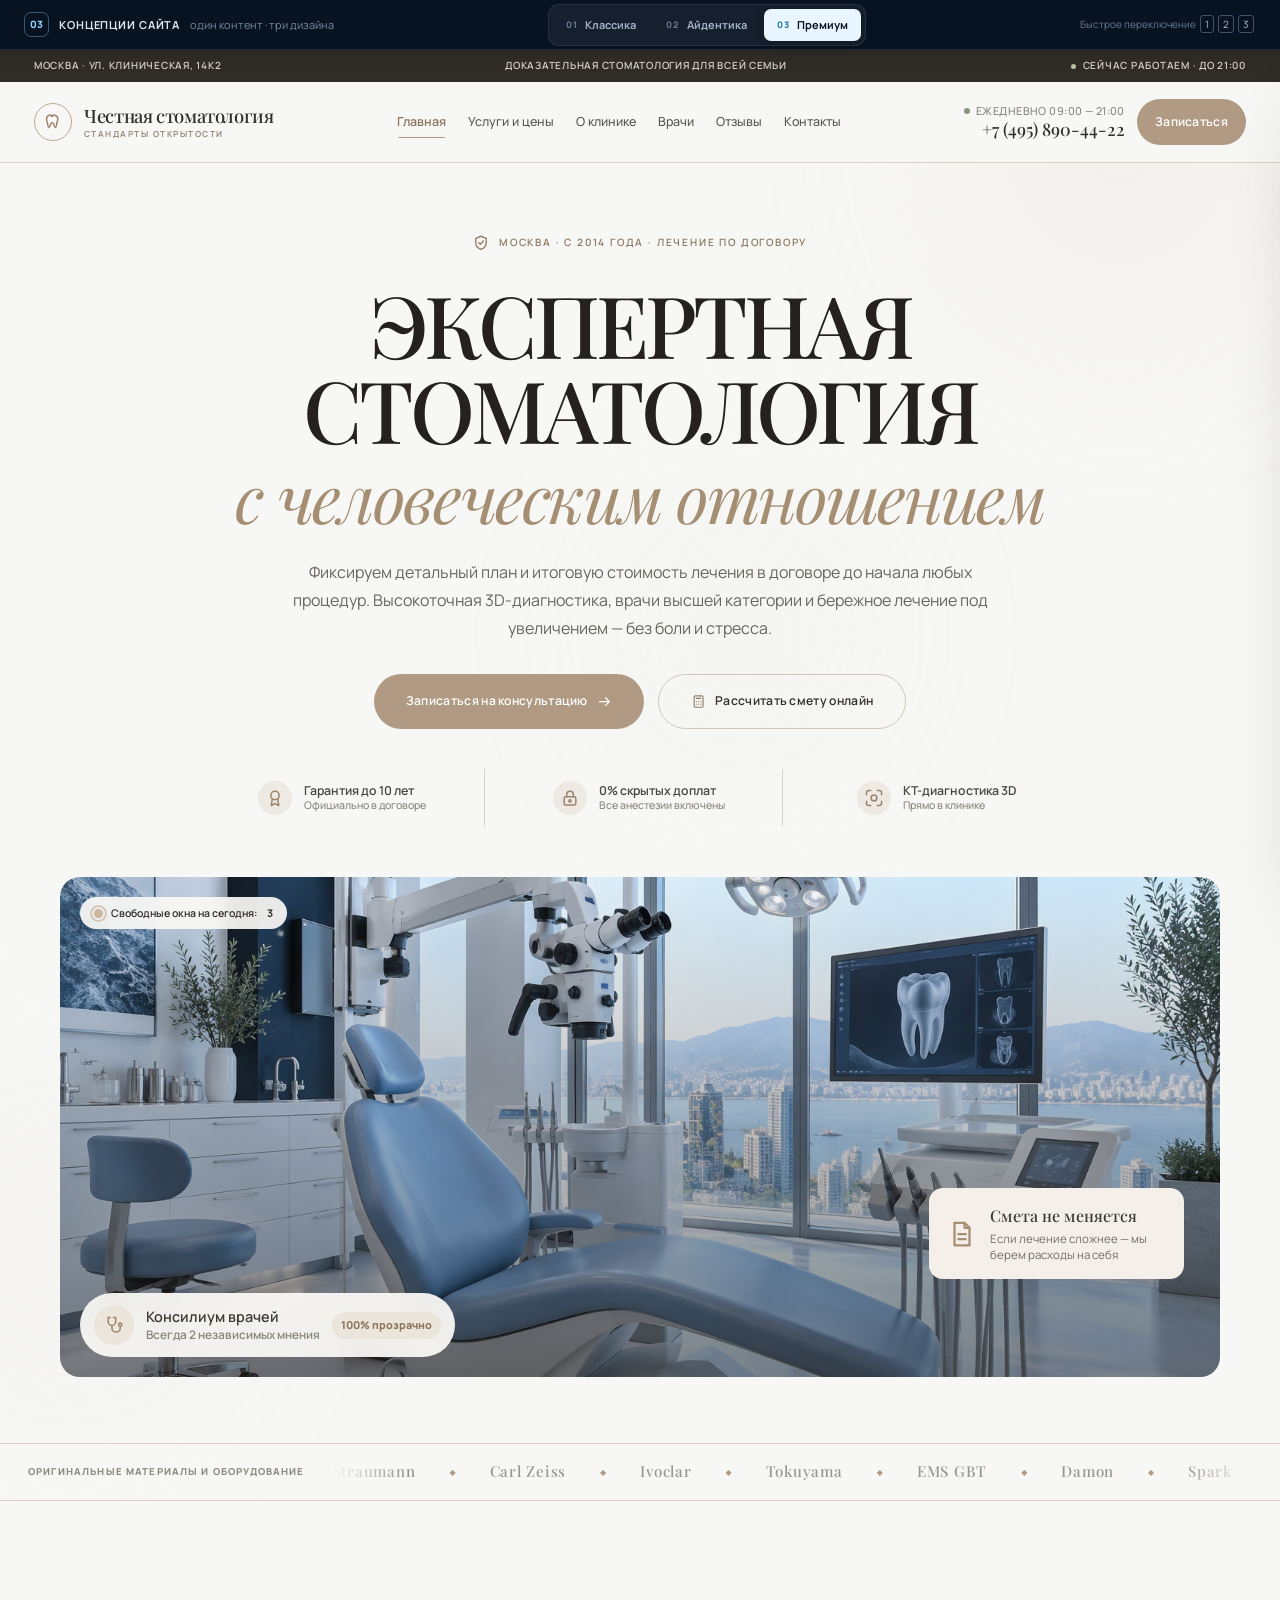
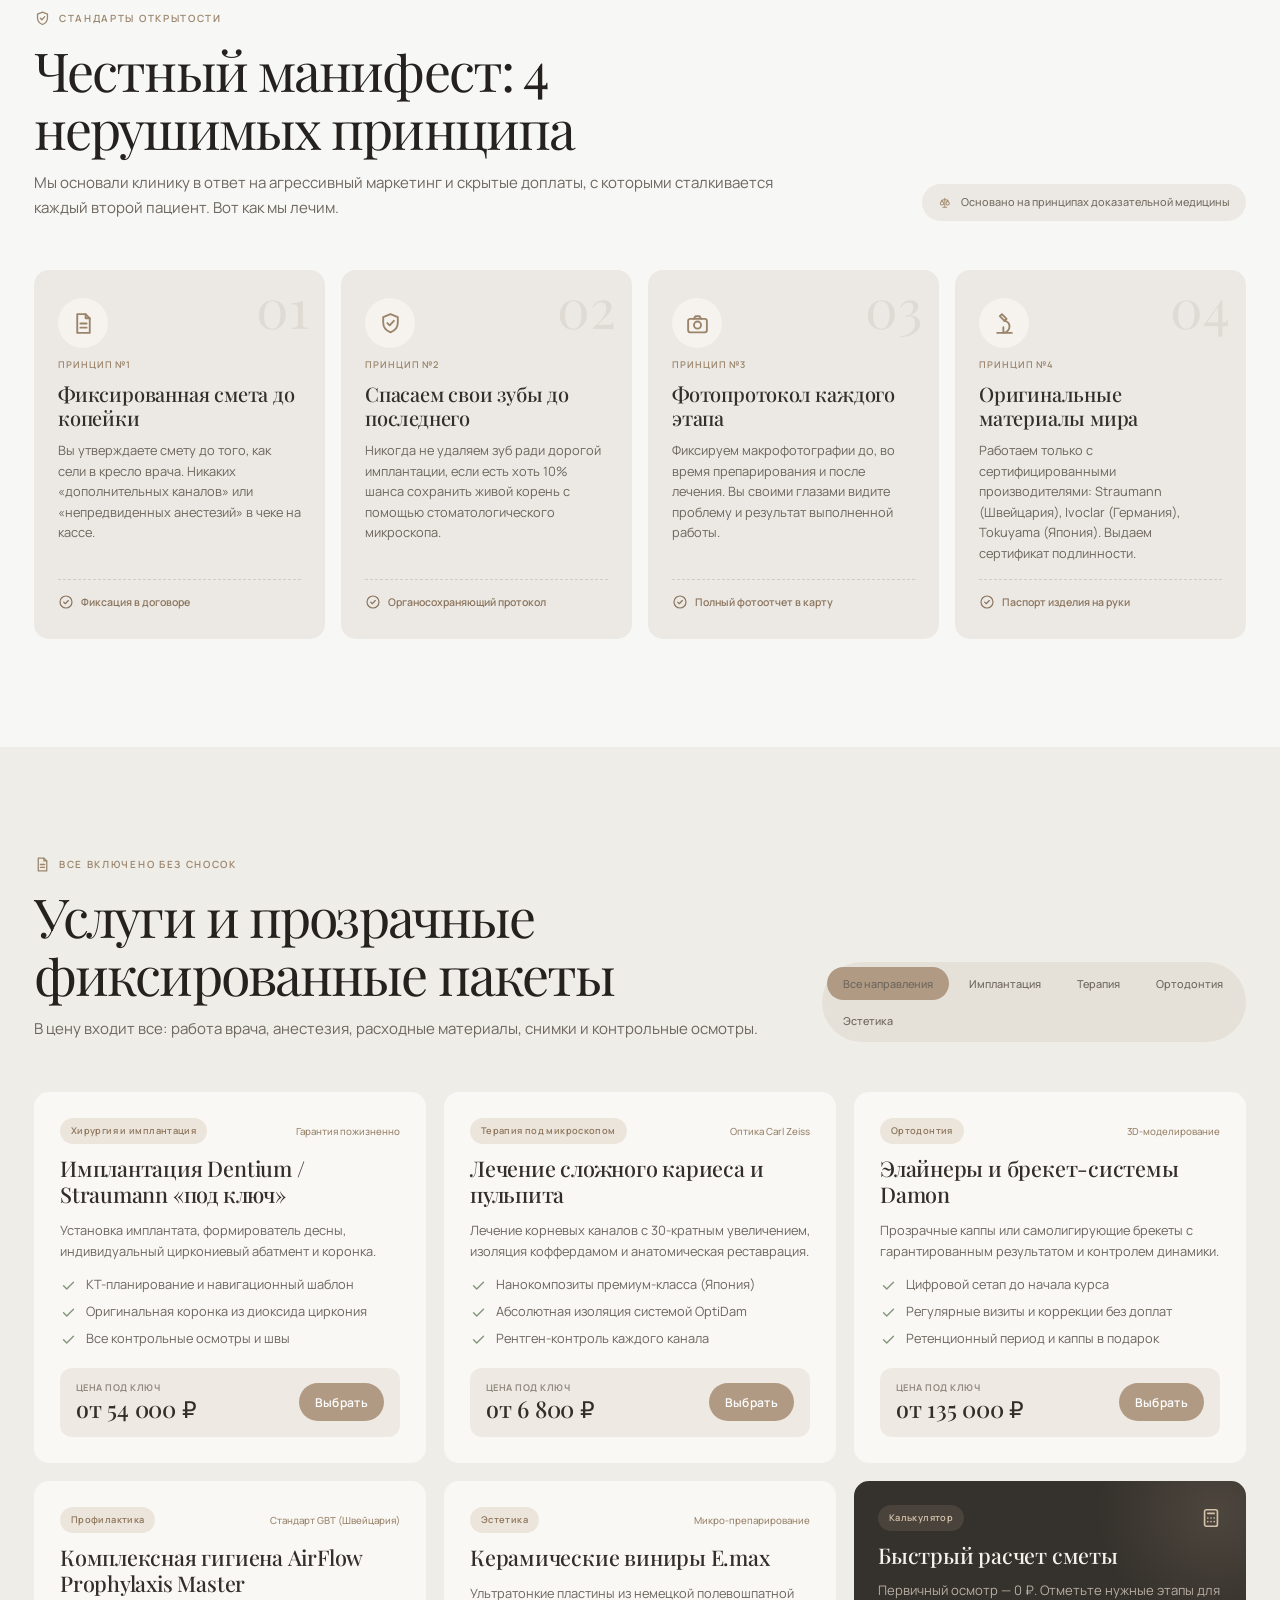
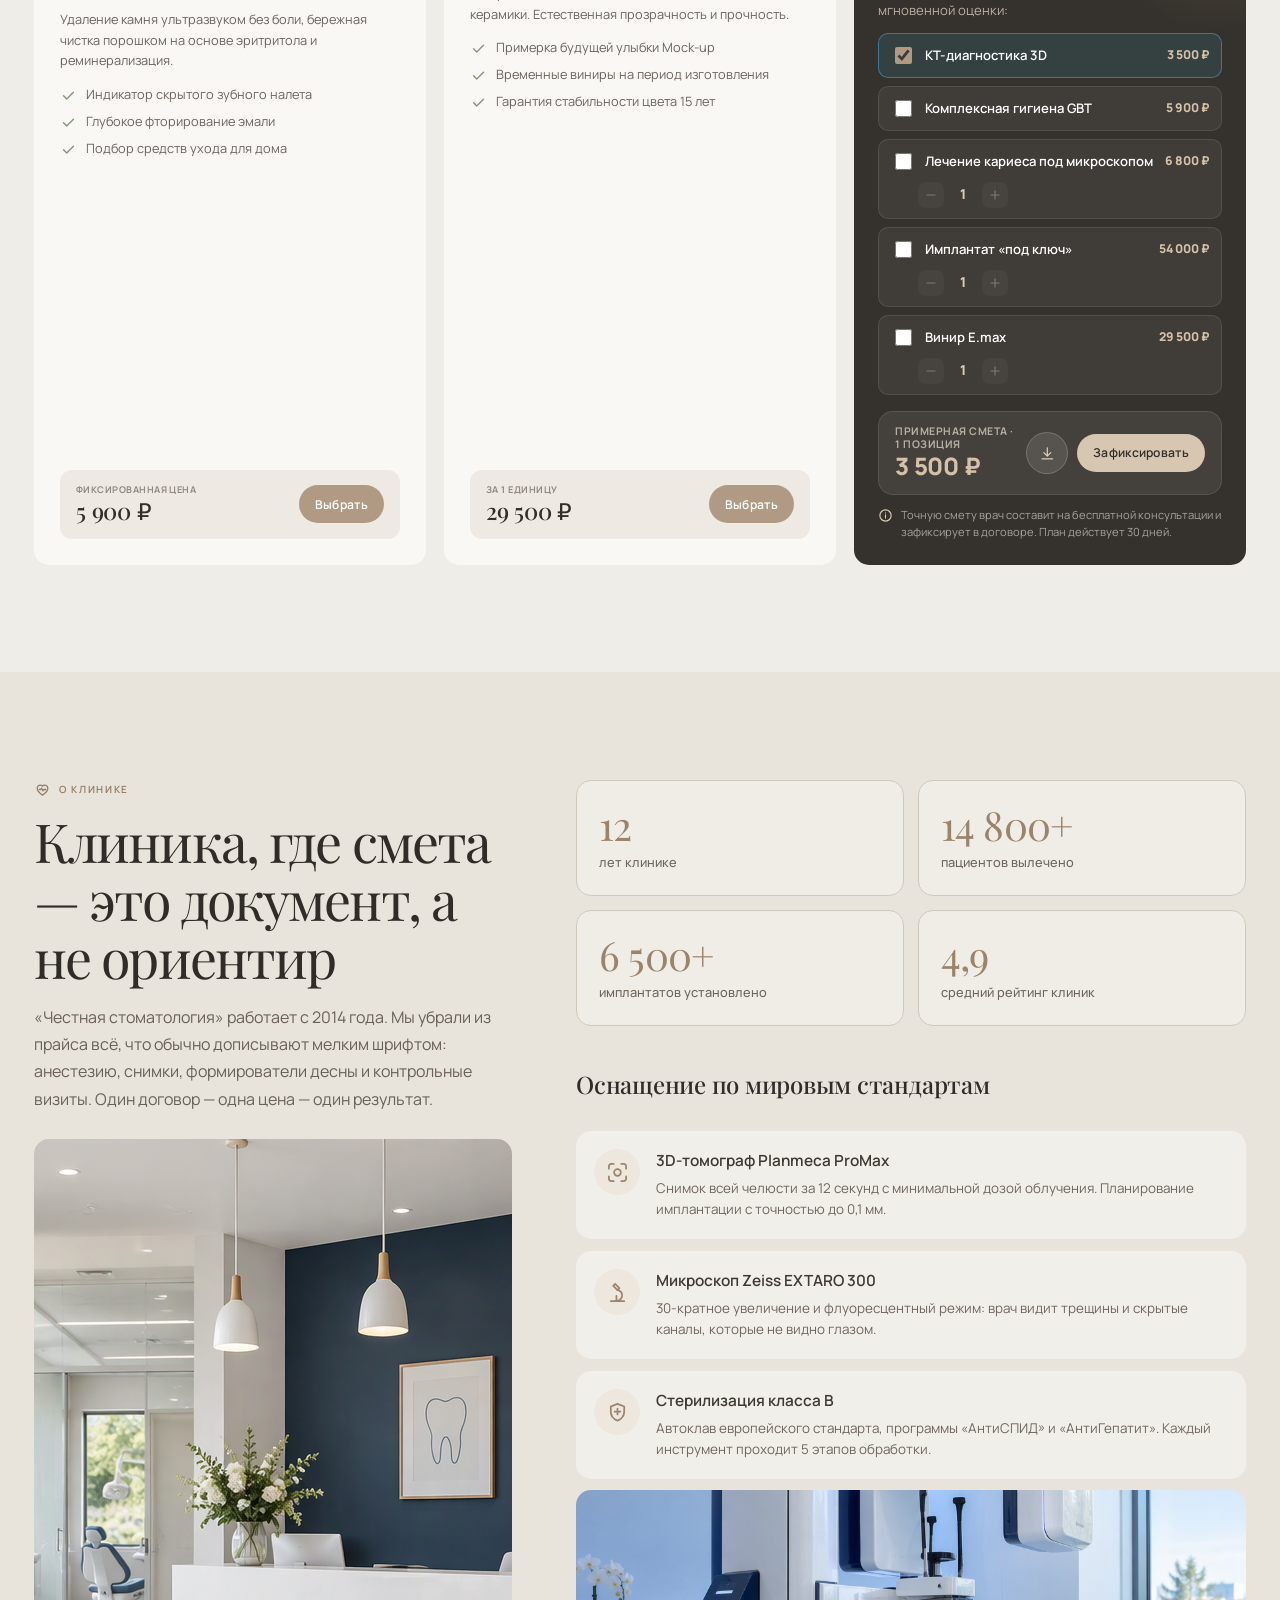
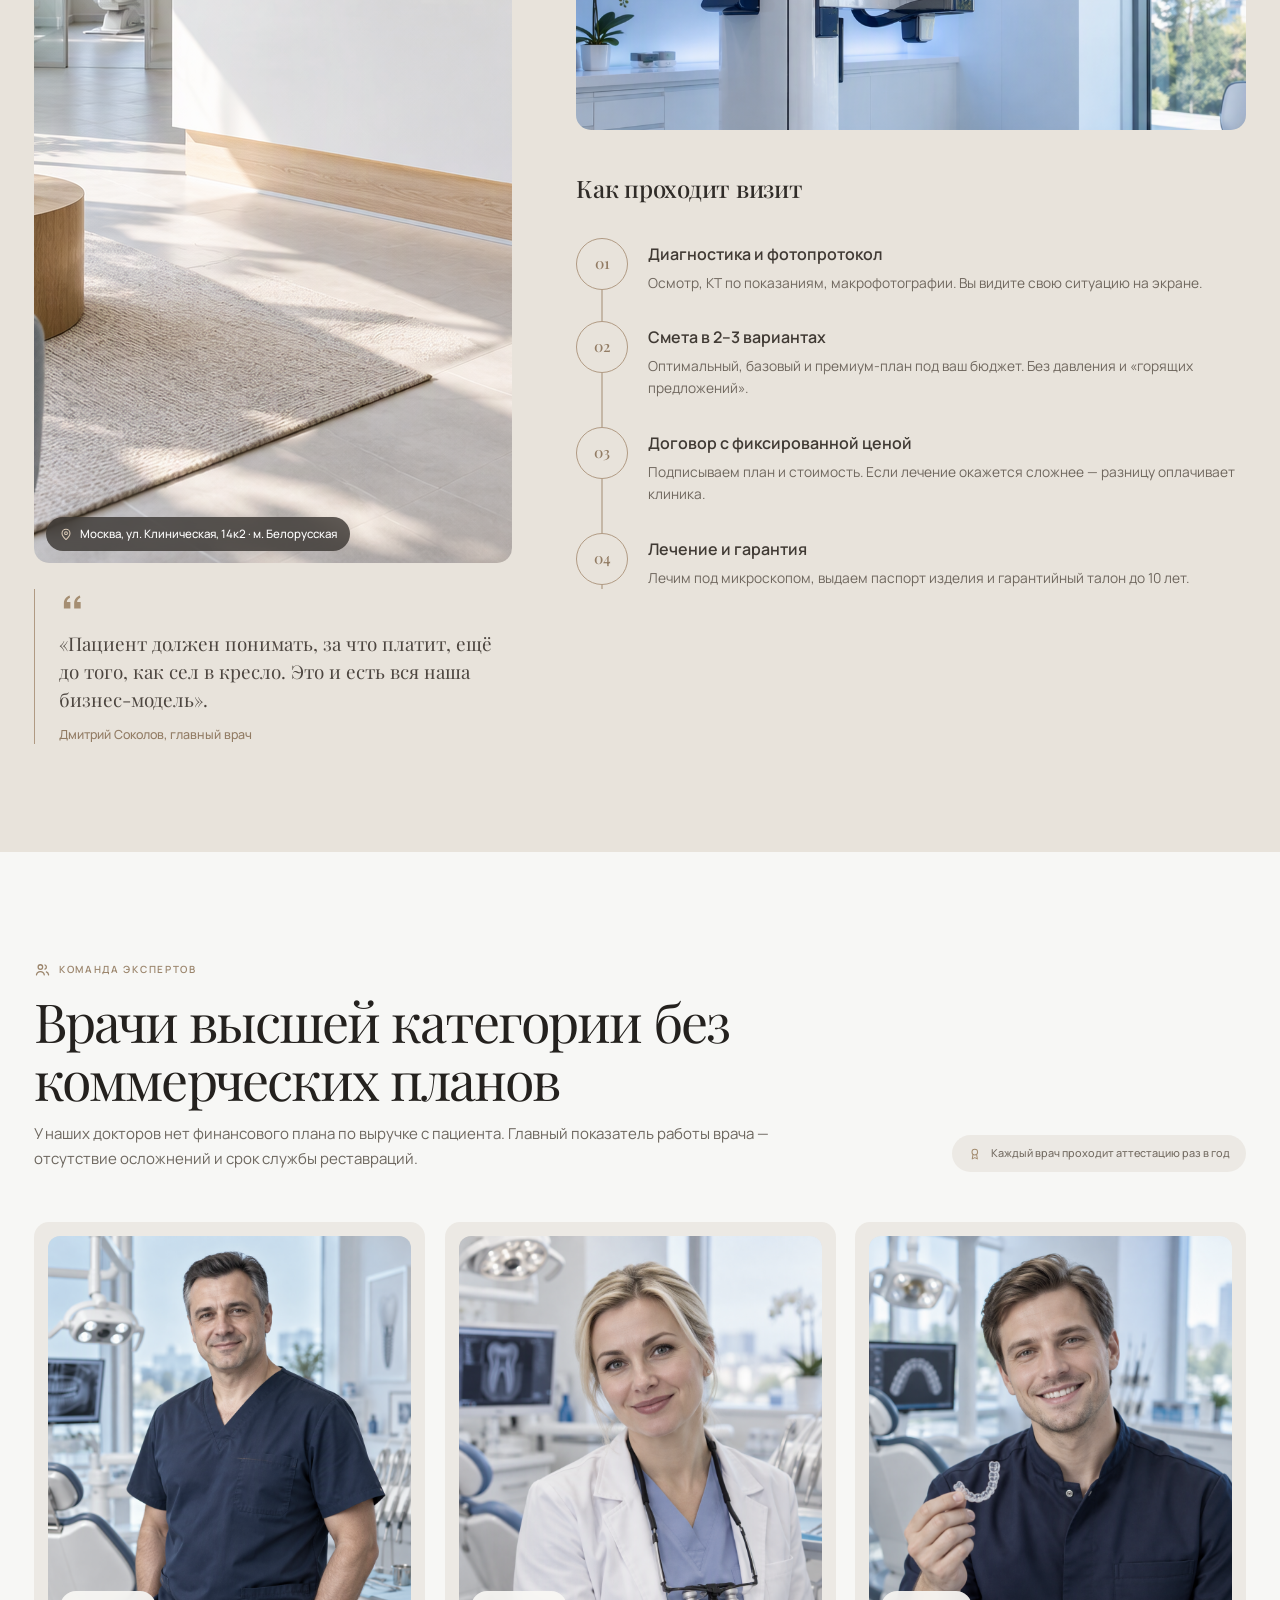
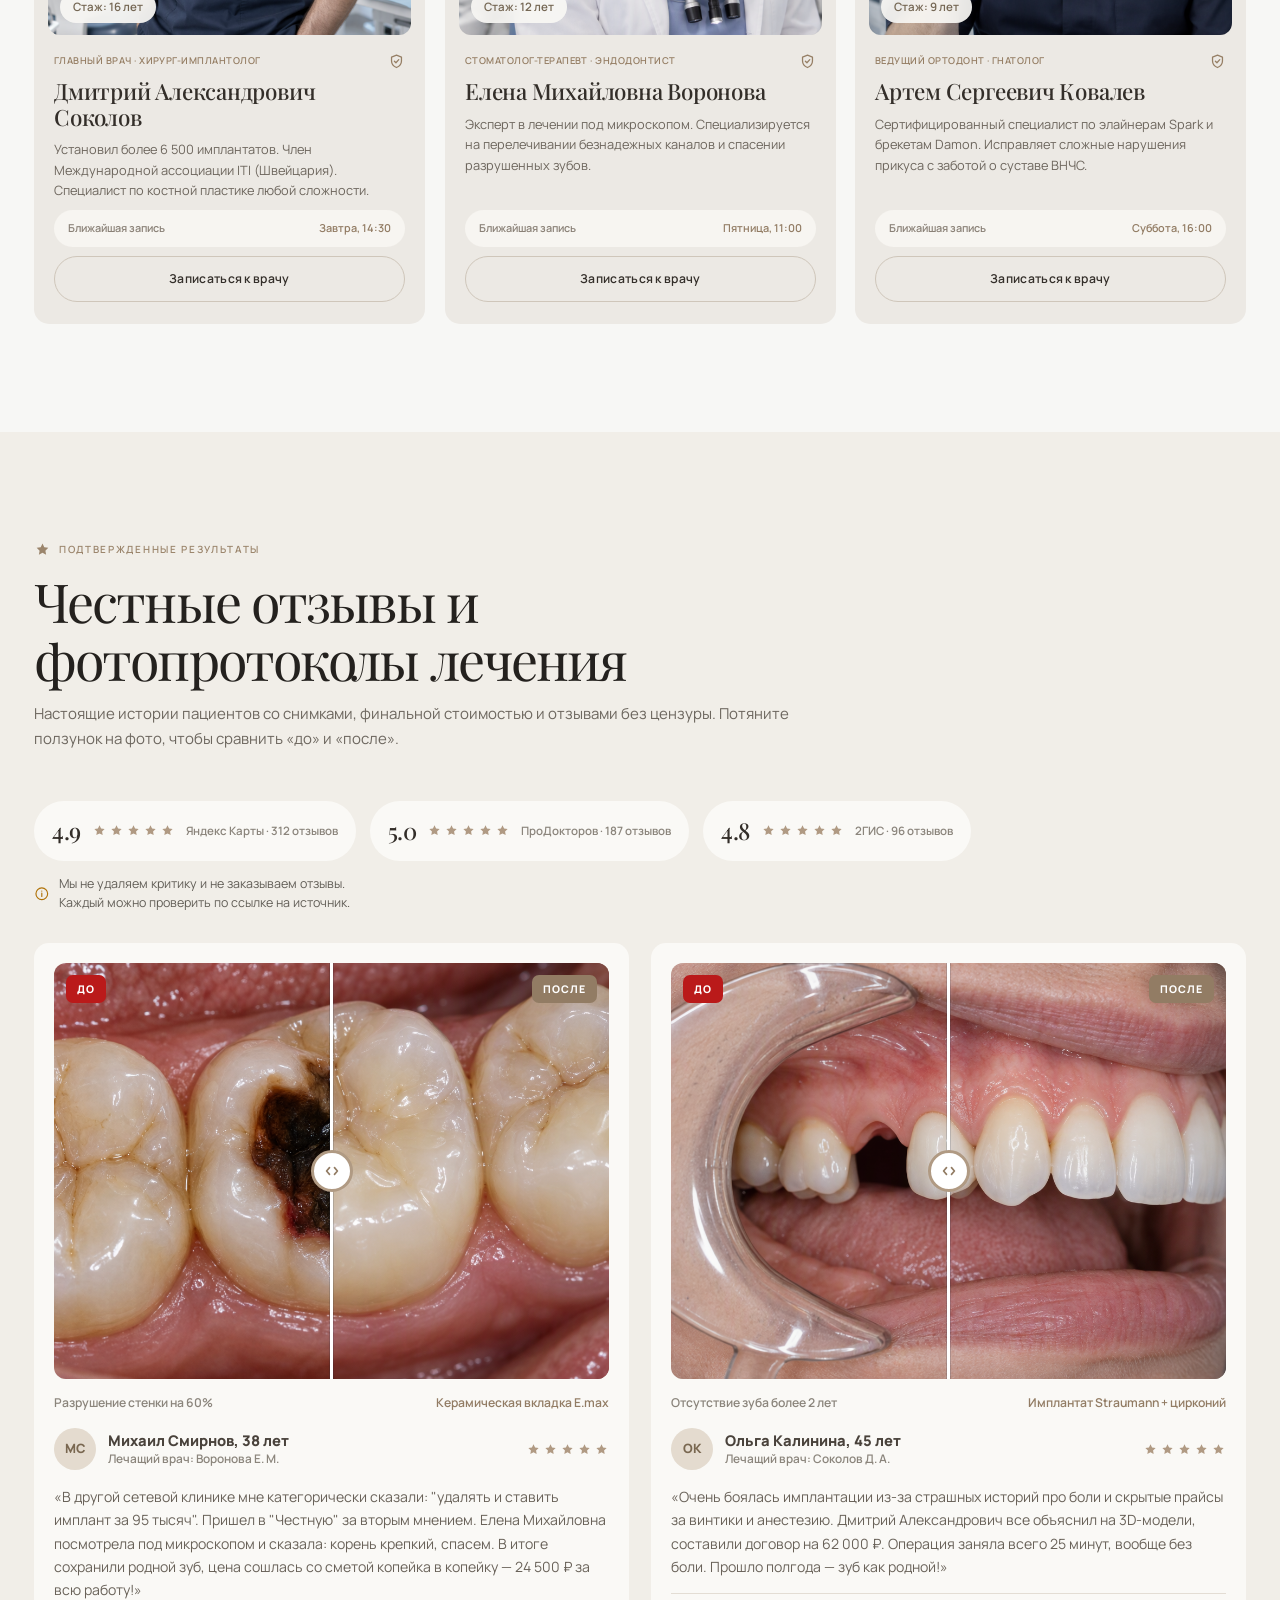
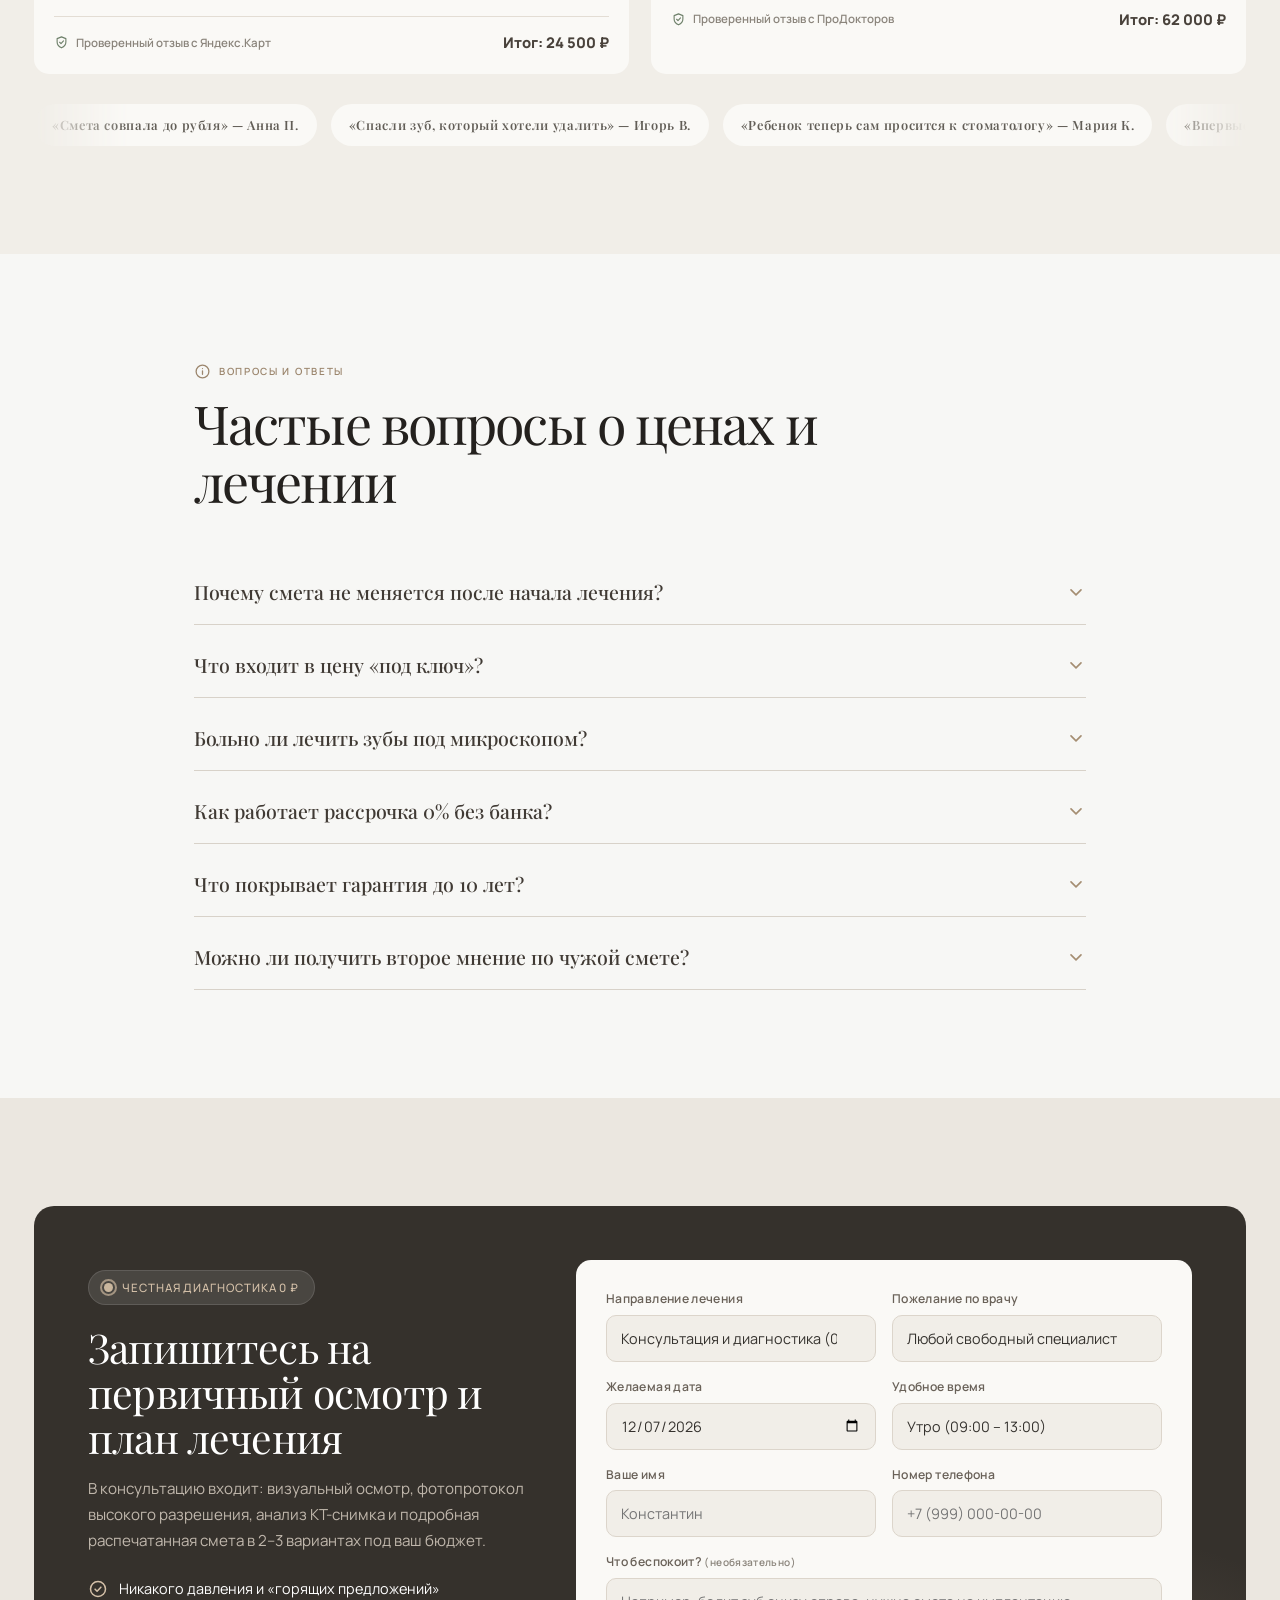
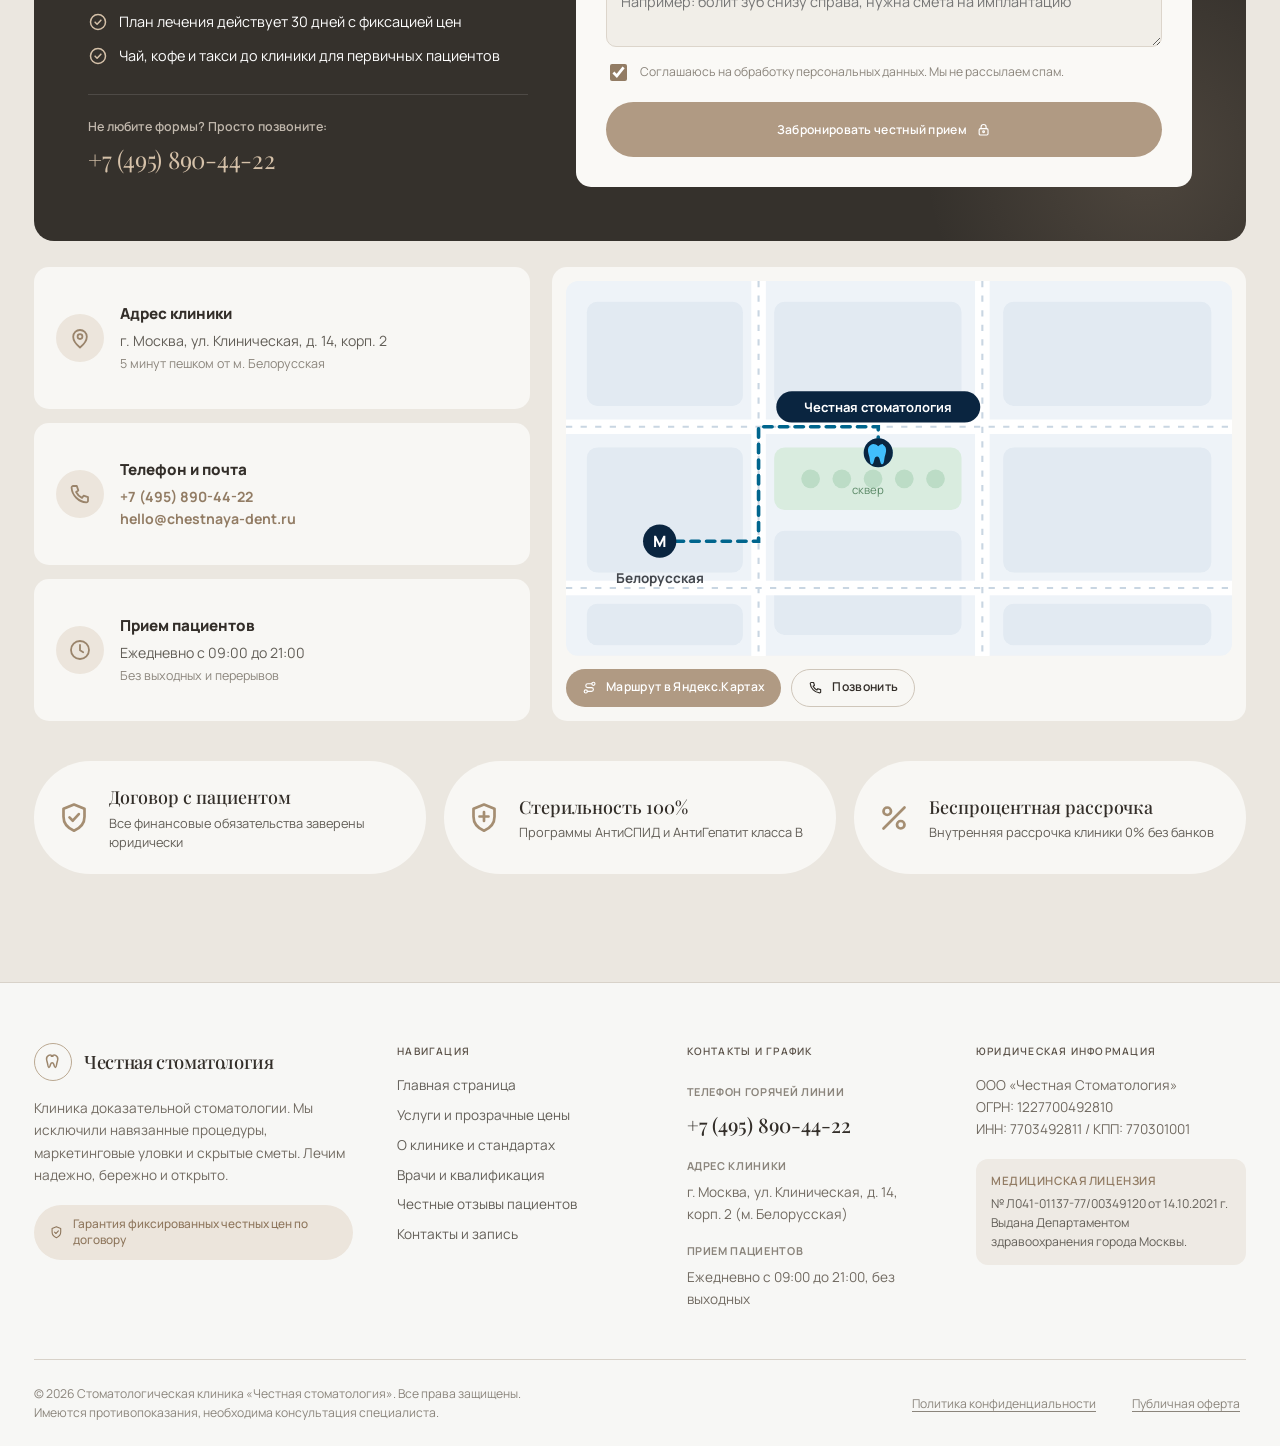
==== version-3.html @ 5bff278e "Add clinic site with three switchable designs Static build of the "Честная стоматология" landing pag" ====
<!DOCTYPE html>
<html lang="ru">
<head>
  <meta charset="utf-8">
  <meta name="viewport" content="width=device-width, initial-scale=1.0">
  <title>Честная стоматология — премиальная концепция</title>
  <meta name="description" content="Стоматология без навязанных услуг и скрытых платежей. Фиксируем смету в договоре до начала лечения. 3D-диагностика, микроскоп Zeiss, гарантия до 10 лет. Москва, м. Белорусская.">
  <meta property="og:title" content="Честная стоматология — смета не меняется">
  <meta property="og:description" content="Фиксируем план и стоимость лечения в договоре до начала процедур. Если лечение сложнее — расходы берём на себя.">
  <meta property="og:type" content="website">
  <meta property="og:image" content="assets/img/hero-clinic.png">
  <meta name="theme-color" content="#f5f2ec">
  <link rel="icon" href="data:image/svg+xml,%3Csvg xmlns='http://www.w3.org/2000/svg' viewBox='0 0 64 64'%3E%3Crect width='64' height='64' rx='14' fill='%230a2540'/%3E%3Cpath d='M32 18c-5-4.6-11.6-6-16-3.4C10.4 17.8 8 23.4 9 29.6c.9 5.6 2.7 9.6 3.6 15 .9 5.4 1.2 12.9 4.8 13.5 3.6.6 4.5-6.6 6-11.7.9-3 2.1-5.4 5.6-5.4s4.7 2.4 5.6 5.4c1.5 5.1 2.4 12.3 6 11.7 3.6-.6 3.9-8.1 4.8-13.5.9-5.4 2.7-9.4 3.6-15 1-6.2-1.4-11.8-7-15-4.4-2.6-11-1.2-16 3.4z' fill='%2341befd'/%3E%3C/svg%3E">
  <link rel="preconnect" href="https://fonts.googleapis.com">
  <link rel="preconnect" href="https://fonts.gstatic.com" crossorigin>
  <link href="https://fonts.googleapis.com/css2?family=Manrope:wght@400;500;600;700;800&family=Playfair+Display:wght@400;500;600&display=swap" rel="stylesheet">
  <link rel="stylesheet" href="css/styles.css">
  <link rel="stylesheet" href="css/styles-v3.css">
  <link rel="stylesheet" href="css/versions.css">
  <script>document.documentElement.classList.add('js');</script>
</head>
<body class="version-3">

  <!-- ===== SVG icon sprite ===== -->
  <svg width="0" height="0" style="position:absolute" aria-hidden="true">
    <defs>
      <symbol id="i-tooth" viewBox="0 0 24 24" fill="none" stroke="currentColor" stroke-width="1.8" stroke-linecap="round" stroke-linejoin="round">
        <path d="M12 5.2c-1.6-1.5-3.7-2-5.2-1.2C4.9 5 4 6.9 4.3 9c.3 1.9.9 3.2 1.2 5 .3 1.8.4 4.3 1.6 4.5 1.2.2 1.5-2.2 2-3.9.3-1 .7-1.8 1.9-1.8s1.6.8 1.9 1.8c.5 1.7.8 4.1 2 3.9 1.2-.2 1.3-2.7 1.6-4.5.3-1.8.9-3.1 1.2-5 .3-2.1-.6-4-2.5-5-1.5-.8-3.6-.3-5.2 1.2Z"/>
      </symbol>
      <symbol id="i-shield" viewBox="0 0 24 24" fill="none" stroke="currentColor" stroke-width="1.8" stroke-linecap="round" stroke-linejoin="round">
        <path d="M12 3l7 2.8v5.4c0 4.5-3 7.6-7 9.3-4-1.7-7-4.8-7-9.3V5.8L12 3Z"/><path d="M9 11.6l2.2 2.2 4-4.4"/>
      </symbol>
      <symbol id="i-check" viewBox="0 0 24 24" fill="none" stroke="currentColor" stroke-width="2" stroke-linecap="round" stroke-linejoin="round">
        <path d="M5 12.5l4.5 4.5L19 7.5"/>
      </symbol>
      <symbol id="i-check-circle" viewBox="0 0 24 24" fill="none" stroke="currentColor" stroke-width="1.8" stroke-linecap="round" stroke-linejoin="round">
        <circle cx="12" cy="12" r="9"/><path d="M8.5 12.2l2.4 2.4 4.6-4.8"/>
      </symbol>
      <symbol id="i-star" viewBox="0 0 24 24" fill="currentColor" stroke="none">
        <path d="M12 3.6l2.5 5.2 5.7.8-4.1 4 1 5.7-5.1-2.7-5.1 2.7 1-5.7-4.1-4 5.7-.8L12 3.6Z"/>
      </symbol>
      <symbol id="i-phone" viewBox="0 0 24 24" fill="none" stroke="currentColor" stroke-width="1.8" stroke-linecap="round" stroke-linejoin="round">
        <path d="M5.2 4h3.6l1.5 4.4-2.2 1.6a12.5 12.5 0 0 0 5.9 5.9l1.6-2.2L20 15.2v3.6a1.6 1.6 0 0 1-1.7 1.6C10.6 19.9 4.1 13.4 3.6 5.7A1.6 1.6 0 0 1 5.2 4Z"/>
      </symbol>
      <symbol id="i-clock" viewBox="0 0 24 24" fill="none" stroke="currentColor" stroke-width="1.8" stroke-linecap="round" stroke-linejoin="round">
        <circle cx="12" cy="12" r="9"/><path d="M12 7v5.2l3.2 2"/>
      </symbol>
      <symbol id="i-pin" viewBox="0 0 24 24" fill="none" stroke="currentColor" stroke-width="1.8" stroke-linecap="round" stroke-linejoin="round">
        <path d="M12 21.5s-6.8-5.6-6.8-10.8A6.8 6.8 0 0 1 12 4a6.8 6.8 0 0 1 6.8 6.7c0 5.2-6.8 10.8-6.8 10.8Z"/><circle cx="12" cy="10.6" r="2.4"/>
      </symbol>
      <symbol id="i-mail" viewBox="0 0 24 24" fill="none" stroke="currentColor" stroke-width="1.8" stroke-linecap="round" stroke-linejoin="round">
        <rect x="3" y="5.5" width="18" height="13" rx="2"/><path d="M3.5 7.5l8.5 6 8.5-6"/>
      </symbol>
      <symbol id="i-close" viewBox="0 0 24 24" fill="none" stroke="currentColor" stroke-width="2" stroke-linecap="round">
        <path d="M6 6l12 12M18 6L6 18"/>
      </symbol>
      <symbol id="i-chevron" viewBox="0 0 24 24" fill="none" stroke="currentColor" stroke-width="2" stroke-linecap="round" stroke-linejoin="round">
        <path d="M6 9.5l6 6 6-6"/>
      </symbol>
      <symbol id="i-arrow-right" viewBox="0 0 24 24" fill="none" stroke="currentColor" stroke-width="2" stroke-linecap="round" stroke-linejoin="round">
        <path d="M4 12h15M13.5 6l6 6-6 6"/>
      </symbol>
      <symbol id="i-arrow-up" viewBox="0 0 24 24" fill="none" stroke="currentColor" stroke-width="2" stroke-linecap="round" stroke-linejoin="round">
        <path d="M12 19V5M6 11l6-6 6 6"/>
      </symbol>
      <symbol id="i-plus" viewBox="0 0 24 24" fill="none" stroke="currentColor" stroke-width="2" stroke-linecap="round">
        <path d="M12 5v14M5 12h14"/>
      </symbol>
      <symbol id="i-minus" viewBox="0 0 24 24" fill="none" stroke="currentColor" stroke-width="2" stroke-linecap="round">
        <path d="M5 12h14"/>
      </symbol>
      <symbol id="i-calendar" viewBox="0 0 24 24" fill="none" stroke="currentColor" stroke-width="1.8" stroke-linecap="round" stroke-linejoin="round">
        <rect x="3.5" y="5" width="17" height="16" rx="2"/><path d="M3.5 10h17M8 3v4M16 3v4"/>
      </symbol>
      <symbol id="i-award" viewBox="0 0 24 24" fill="none" stroke="currentColor" stroke-width="1.8" stroke-linecap="round" stroke-linejoin="round">
        <circle cx="12" cy="9" r="5"/><path d="M8.8 13.2L7.5 21l4.5-2.3L16.5 21l-1.3-7.8"/>
      </symbol>
      <symbol id="i-sparkles" viewBox="0 0 24 24" fill="none" stroke="currentColor" stroke-width="1.8" stroke-linecap="round" stroke-linejoin="round">
        <path d="M12 4l1.7 4.3L18 10l-4.3 1.7L12 16l-1.7-4.3L6 10l4.3-1.7L12 4Z"/><path d="M18.5 15.5l.8 2 2 .8-2 .8-.8 2-.8-2-2-.8 2-.8.8-2Z"/>
      </symbol>
      <symbol id="i-download" viewBox="0 0 24 24" fill="none" stroke="currentColor" stroke-width="1.8" stroke-linecap="round" stroke-linejoin="round">
        <path d="M12 4v11M7 11l5 5 5-5M4.5 20h15"/>
      </symbol>
      <symbol id="i-camera" viewBox="0 0 24 24" fill="none" stroke="currentColor" stroke-width="1.8" stroke-linecap="round" stroke-linejoin="round">
        <rect x="3" y="7.5" width="18" height="13" rx="2"/><path d="M8.5 7.5L10 5h4l1.5 2.5"/><circle cx="12" cy="13.5" r="3.4"/>
      </symbol>
      <symbol id="i-microscope" viewBox="0 0 24 24" fill="none" stroke="currentColor" stroke-width="1.8" stroke-linecap="round" stroke-linejoin="round">
        <path d="M9.5 3l4.5 4.5-2 2L7.5 5l2-2Z"/><path d="M12 9.5c2.9.5 4.8 2.7 4.8 5.4a5.9 5.9 0 0 1-5.9 5.9"/><path d="M5 21h14M10.9 15.5v5.5"/>
      </symbol>
      <symbol id="i-scan" viewBox="0 0 24 24" fill="none" stroke="currentColor" stroke-width="1.8" stroke-linecap="round" stroke-linejoin="round">
        <path d="M3 8V5.5A2.5 2.5 0 0 1 5.5 3H8M16 3h2.5A2.5 2.5 0 0 1 21 5.5V8M21 16v2.5a2.5 2.5 0 0 1-2.5 2.5H16M8 21H5.5A2.5 2.5 0 0 1 3 18.5V16"/><circle cx="12" cy="12" r="3.5"/>
      </symbol>
      <symbol id="i-quote" viewBox="0 0 24 24" fill="currentColor" stroke="none">
        <path d="M9.8 6C6.6 7.1 4.5 9.7 4.5 13.2V18h6v-6H7.2c.2-1.9 1.2-3.1 3-3.9L9.8 6ZM19.3 6c-3.2 1.1-5.3 3.7-5.3 7.2V18h6v-6h-3.3c.2-1.9 1.2-3.1 3-3.9L19.3 6Z"/>
      </symbol>
      <symbol id="i-lock" viewBox="0 0 24 24" fill="none" stroke="currentColor" stroke-width="1.8" stroke-linecap="round" stroke-linejoin="round">
        <rect x="5" y="10.5" width="14" height="10" rx="2"/><path d="M8 10.5V8a4 4 0 0 1 8 0v2.5"/><circle cx="12" cy="15.5" r="1.4"/>
      </symbol>
      <symbol id="i-calc" viewBox="0 0 24 24" fill="none" stroke="currentColor" stroke-width="1.8" stroke-linecap="round" stroke-linejoin="round">
        <rect x="5" y="3" width="14" height="18" rx="2"/><path d="M8.5 7h7M8.5 12h.01M12 12h.01M15.5 12h.01M8.5 16h.01M12 16h.01M15.5 16h.01"/>
      </symbol>
      <symbol id="i-scale" viewBox="0 0 24 24" fill="none" stroke="currentColor" stroke-width="1.8" stroke-linecap="round" stroke-linejoin="round">
        <path d="M12 4v16M8.5 20h7M12 6L7 7.5M12 6l5 1.5"/><path d="M7 7.5L4 13a3 3 0 0 0 6 0L7 7.5ZM17 7.5L14 13a3 3 0 0 0 6 0l-3-5.5Z"/>
      </symbol>
      <symbol id="i-heart" viewBox="0 0 24 24" fill="none" stroke="currentColor" stroke-width="1.8" stroke-linecap="round" stroke-linejoin="round">
        <path d="M12 20s-7.5-4.6-7.5-10A4.3 4.3 0 0 1 12 7.2 4.3 4.3 0 0 1 19.5 10c0 5.4-7.5 10-7.5 10Z"/><path d="M7.5 12h2l1.2-2 2 4 1.2-2h2.6"/>
      </symbol>
      <symbol id="i-route" viewBox="0 0 24 24" fill="none" stroke="currentColor" stroke-width="1.8" stroke-linecap="round" stroke-linejoin="round">
        <circle cx="6" cy="18" r="2.5"/><circle cx="18" cy="6" r="2.5"/><path d="M8.5 18H15a3 3 0 0 0 0-6H9a3 3 0 0 1 0-6h6.5"/>
      </symbol>
      <symbol id="i-external" viewBox="0 0 24 24" fill="none" stroke="currentColor" stroke-width="1.8" stroke-linecap="round" stroke-linejoin="round">
        <path d="M14 4h6v6M20 4L11 13"/><path d="M9 5H6a2 2 0 0 0-2 2v11a2 2 0 0 0 2 2h11a2 2 0 0 0 2-2v-3"/>
      </symbol>
      <symbol id="i-file" viewBox="0 0 24 24" fill="none" stroke="currentColor" stroke-width="1.8" stroke-linecap="round" stroke-linejoin="round">
        <path d="M6 3h8l4 4v14H6V3Z"/><path d="M14 3v4h4M9 12h6M9 16h6"/>
      </symbol>
      <symbol id="i-stethoscope" viewBox="0 0 24 24" fill="none" stroke="currentColor" stroke-width="1.8" stroke-linecap="round" stroke-linejoin="round">
        <path d="M5 3v5a4.5 4.5 0 0 0 9 0V3M7.5 3H5M14 3h-2.5M9.5 12.5v3a5 5 0 0 0 10 0v-1.6"/><circle cx="19.5" cy="11.5" r="2"/>
      </symbol>
      <symbol id="i-percent" viewBox="0 0 24 24" fill="none" stroke="currentColor" stroke-width="1.8" stroke-linecap="round" stroke-linejoin="round">
        <path d="M19 5L5 19"/><circle cx="7.5" cy="7.5" r="2.5"/><circle cx="16.5" cy="16.5" r="2.5"/>
      </symbol>
      <symbol id="i-info" viewBox="0 0 24 24" fill="none" stroke="currentColor" stroke-width="1.8" stroke-linecap="round" stroke-linejoin="round">
        <circle cx="12" cy="12" r="9"/><path d="M12 11v5M12 7.8h.01"/>
      </symbol>
      <symbol id="i-drag" viewBox="0 0 24 24" fill="none" stroke="currentColor" stroke-width="2" stroke-linecap="round" stroke-linejoin="round">
        <path d="M9 8l-3.5 4L9 16M15 8l3.5 4L15 16"/>
      </symbol>
      <symbol id="i-users" viewBox="0 0 24 24" fill="none" stroke="currentColor" stroke-width="1.8" stroke-linecap="round" stroke-linejoin="round">
        <circle cx="9" cy="8.5" r="3.2"/><path d="M3.5 19.5c.6-3 2.8-4.5 5.5-4.5s4.9 1.5 5.5 4.5M15.5 5.6a3.2 3.2 0 0 1 0 5.9M17.5 15.3c1.7.6 2.8 1.9 3.1 4.2"/>
      </symbol>
      <symbol id="i-sterile" viewBox="0 0 24 24" fill="none" stroke="currentColor" stroke-width="1.8" stroke-linecap="round" stroke-linejoin="round">
        <path d="M12 3l7 2.8v5.4c0 4.5-3 7.6-7 9.3-4-1.7-7-4.8-7-9.3V5.8L12 3Z"/><path d="M12 8v6M9 11h6"/>
      </symbol>
    </defs>
  </svg>

  <!-- ===== Header ===== -->
  <header class="site-header" id="siteHeader">
    <div class="scroll-progress" aria-hidden="true"><span id="scrollProgress"></span></div>
    <div class="premium-strip">
      <div class="container"><span>Москва · ул. Клиническая, 14к2</span><span>Доказательная стоматология для всей семьи</span><span><i></i>Сейчас работаем · до 21:00</span></div>
    </div>
    <div class="container header-inner">
      <a class="brand" href="#main" data-scroll aria-label="Честная стоматология — на главную">
        <span class="brand-badge"><svg class="icon"><use href="#i-tooth"/></svg></span>
        <span class="brand-text">
          <strong>Честная стоматология</strong>
          <small>Стандарты открытости</small>
        </span>
      </a>
      <nav class="main-nav" aria-label="Основная навигация">
        <a class="nav-link is-active" href="#main" data-scroll data-section="main">Главная</a>
        <a class="nav-link" href="#services-and-prices" data-scroll data-section="services-and-prices">Услуги и цены</a>
        <a class="nav-link" href="#about-clinic" data-scroll data-section="about-clinic">О клинике</a>
        <a class="nav-link" href="#doctors" data-scroll data-section="doctors">Врачи</a>
        <a class="nav-link" href="#honest-reviews" data-scroll data-section="honest-reviews">Отзывы</a>
        <a class="nav-link" href="#contacts" data-scroll data-section="contacts">Контакты</a>
      </nav>
      <div class="header-actions">
        <div class="header-contacts">
          <span class="header-hours"><i class="dot" aria-hidden="true"></i>Ежедневно 09:00 — 21:00</span>
          <a class="header-phone" href="tel:+74958904422">+7 (495) 890-44-22</a>
        </div>
        <a class="btn btn-primary header-cta" href="#contacts" data-scroll>Записаться</a>
        <a class="icon-btn header-call" href="tel:+74958904422" aria-label="Позвонить в клинику"><svg class="icon"><use href="#i-phone"/></svg></a>
        <button class="burger" id="burger" type="button" aria-label="Открыть меню" aria-expanded="false" aria-controls="mobileMenu">
          <span></span><span></span><span></span>
        </button>
      </div>
    </div>
  </header>

  <!-- ===== Mobile menu ===== -->
  <div class="menu-overlay" id="menuOverlay" hidden></div>
  <aside class="mobile-menu" id="mobileMenu" aria-hidden="true" aria-label="Мобильное меню">
    <div class="mm-head">
      <span class="brand">
        <span class="brand-badge"><svg class="icon"><use href="#i-tooth"/></svg></span>
        <span class="brand-text"><strong>Честная стоматология</strong><small>Стандарты открытости</small></span>
      </span>
      <button class="icon-btn" id="menuClose" type="button" aria-label="Закрыть меню"><svg class="icon"><use href="#i-close"/></svg></button>
    </div>
    <nav class="mm-nav" aria-label="Навигация по сайту">
      <a class="mm-link" href="#main" data-scroll><span>Главная</span><svg class="icon"><use href="#i-arrow-right"/></svg></a>
      <a class="mm-link" href="#services-and-prices" data-scroll><span>Услуги и цены</span><svg class="icon"><use href="#i-arrow-right"/></svg></a>
      <a class="mm-link" href="#about-clinic" data-scroll><span>О клинике</span><svg class="icon"><use href="#i-arrow-right"/></svg></a>
      <a class="mm-link" href="#doctors" data-scroll><span>Врачи</span><svg class="icon"><use href="#i-arrow-right"/></svg></a>
      <a class="mm-link" href="#honest-reviews" data-scroll><span>Честные отзывы</span><svg class="icon"><use href="#i-arrow-right"/></svg></a>
      <a class="mm-link" href="#faq" data-scroll><span>Вопросы и ответы</span><svg class="icon"><use href="#i-arrow-right"/></svg></a>
      <a class="mm-link" href="#contacts" data-scroll><span>Контакты</span><svg class="icon"><use href="#i-arrow-right"/></svg></a>
    </nav>
    <div class="mm-footer">
      <a class="mm-phone" href="tel:+74958904422">+7 (495) 890-44-22</a>
      <span class="mm-hours"><svg class="icon"><use href="#i-clock"/></svg>Ежедневно 09:00 — 21:00</span>
      <a class="btn btn-primary btn-block" href="#contacts" data-scroll>Записаться на прием</a>
    </div>
  </aside>

  <main id="main-content">

    <!-- ===== Hero ===== -->
    <section class="hero" id="main" data-spy>
      <div class="hero-bg" aria-hidden="true">
        <div class="hero-grid"></div>
        <div class="blob blob-a" data-parallax="0.12"></div>
        <div class="blob blob-b" data-parallax="0.2"></div>
        <div class="blob blob-c" data-parallax="0.08"></div>
      </div>
      <div class="container hero-inner">
        <div class="hero-content">
          <div class="hero-badge reveal"><svg class="icon"><use href="#i-shield"/></svg><span>Москва · с 2014 года · лечение по договору</span></div>
          <h1 class="hero-title reveal" style="--d:.08s">Экспертная стоматология <span class="mark">с человеческим отношением</span></h1>
          <p class="hero-lead reveal" style="--d:.16s">Фиксируем детальный план и итоговую стоимость лечения в договоре до начала любых процедур. Высокоточная 3D-диагностика, врачи высшей категории и бережное лечение под увеличением — без боли и стресса.</p>
          <div class="hero-cta reveal" style="--d:.24s">
            <a class="btn btn-primary btn-lg" href="#contacts" data-scroll><span>Записаться на консультацию</span><svg class="icon"><use href="#i-arrow-right"/></svg></a>
            <a class="btn btn-light btn-lg" href="#services-and-prices" data-scroll><svg class="icon icon-accent"><use href="#i-calc"/></svg><span>Рассчитать смету онлайн</span></a>
          </div>
          <div class="trust-row reveal" style="--d:.32s">
            <div class="trust-item">
              <span class="trust-icon"><svg class="icon"><use href="#i-award"/></svg></span>
              <span class="trust-text"><strong>Гарантия до 10 лет</strong><small>Официально в договоре</small></span>
            </div>
            <div class="trust-item">
              <span class="trust-icon"><svg class="icon"><use href="#i-lock"/></svg></span>
              <span class="trust-text"><strong>0% скрытых доплат</strong><small>Все анестезии включены</small></span>
            </div>
            <div class="trust-item">
              <span class="trust-icon"><svg class="icon"><use href="#i-scan"/></svg></span>
              <span class="trust-text"><strong>КТ-диагностика 3D</strong><small>Прямо в клинике</small></span>
            </div>
          </div>
        </div>
        <div class="hero-visual reveal" style="--d:.2s">
          <div class="hero-card" data-parallax="-0.05">
            <div class="hero-photo">
              <img src="assets/img/hero-clinic.png" alt="Современный стоматологический кабинет с микроскопом Zeiss и панорамными окнами" width="1536" height="1024" fetchpriority="high">
              <div class="hero-photo-shade" aria-hidden="true"></div>
              <div class="live-badge"><i class="pulse-dot" aria-hidden="true"></i>Свободные окна на сегодня: <strong>&nbsp;3</strong></div>
              <div class="hero-overlay-card">
                <span class="hoc-icon"><svg class="icon"><use href="#i-stethoscope"/></svg></span>
                <span class="hoc-text"><strong>Консилиум врачей</strong><small>Всегда 2 независимых мнения</small></span>
                <span class="hoc-tag">100% прозрачно</span>
              </div>
            </div>
          </div>
          <div class="float-note reveal" style="--d:.45s">
            <svg class="icon"><use href="#i-file"/></svg>
            <div><strong>Смета не меняется</strong><small>Если лечение сложнее — мы берем расходы на себя</small></div>
          </div>
        </div>
      </div>
      <div class="brands-strip" aria-label="Производители материалов и оборудования">
        <span class="brands-label">Оригинальные материалы и оборудование</span>
        <div class="marquee" data-marquee>
          <div class="marquee-track">
            <span>Straumann</span><i>◆</i><span>Carl Zeiss</span><i>◆</i><span>Ivoclar</span><i>◆</i><span>Tokuyama</span><i>◆</i><span>EMS GBT</span><i>◆</i><span>Damon</span><i>◆</i><span>Spark</span><i>◆</i><span>Dentium</span><i>◆</i>
            <span>Straumann</span><i>◆</i><span>Carl Zeiss</span><i>◆</i><span>Ivoclar</span><i>◆</i><span>Tokuyama</span><i>◆</i><span>EMS GBT</span><i>◆</i><span>Damon</span><i>◆</i><span>Spark</span><i>◆</i><span>Dentium</span><i>◆</i>
          </div>
        </div>
      </div>
    </section>

    <!-- ===== Manifest ===== -->
    <section class="section manifest" id="manifest">
      <div class="container">
        <div class="section-head reveal">
          <div class="section-head-text">
            <span class="eyebrow"><svg class="icon"><use href="#i-shield"/></svg>Стандарты открытости</span>
            <h2 class="section-title">Честный манифест: 4 нерушимых принципа</h2>
            <p class="section-lead">Мы основали клинику в ответ на агрессивный маркетинг и скрытые доплаты, с которыми сталкивается каждый второй пациент. Вот как мы лечим.</p>
          </div>
          <span class="head-note"><svg class="icon"><use href="#i-scale"/></svg>Основано на принципах доказательной медицины</span>
        </div>
        <div class="pillars">
          <article class="pillar reveal">
            <span class="pillar-num" aria-hidden="true">01</span>
            <span class="pillar-icon"><svg class="icon"><use href="#i-file"/></svg></span>
            <span class="pillar-tag">Принцип №1</span>
            <h3>Фиксированная смета до копейки</h3>
            <p>Вы утверждаете смету до того, как сели в кресло врача. Никаких «дополнительных каналов» или «непредвиденных анестезий» в чеке на кассе.</p>
            <span class="pillar-foot"><svg class="icon"><use href="#i-check-circle"/></svg>Фиксация в договоре</span>
          </article>
          <article class="pillar reveal" style="--d:.08s">
            <span class="pillar-num" aria-hidden="true">02</span>
            <span class="pillar-icon"><svg class="icon"><use href="#i-shield"/></svg></span>
            <span class="pillar-tag">Принцип №2</span>
            <h3>Спасаем свои зубы до последнего</h3>
            <p>Никогда не удаляем зуб ради дорогой имплантации, если есть хоть 10% шанса сохранить живой корень с помощью стоматологического микроскопа.</p>
            <span class="pillar-foot"><svg class="icon"><use href="#i-check-circle"/></svg>Органосохраняющий протокол</span>
          </article>
          <article class="pillar reveal" style="--d:.16s">
            <span class="pillar-num" aria-hidden="true">03</span>
            <span class="pillar-icon"><svg class="icon"><use href="#i-camera"/></svg></span>
            <span class="pillar-tag">Принцип №3</span>
            <h3>Фотопротокол каждого этапа</h3>
            <p>Фиксируем макрофотографии до, во время препарирования и после лечения. Вы своими глазами видите проблему и результат выполненной работы.</p>
            <span class="pillar-foot"><svg class="icon"><use href="#i-check-circle"/></svg>Полный фотоотчет в карту</span>
          </article>
          <article class="pillar reveal" style="--d:.24s">
            <span class="pillar-num" aria-hidden="true">04</span>
            <span class="pillar-icon"><svg class="icon"><use href="#i-microscope"/></svg></span>
            <span class="pillar-tag">Принцип №4</span>
            <h3>Оригинальные материалы мира</h3>
            <p>Работаем только с сертифицированными производителями: Straumann (Швейцария), Ivoclar (Германия), Tokuyama (Япония). Выдаем сертификат подлинности.</p>
            <span class="pillar-foot"><svg class="icon"><use href="#i-check-circle"/></svg>Паспорт изделия на руки</span>
          </article>
        </div>
      </div>
    </section>

    <!-- ===== Services & prices ===== -->
    <section class="section services" id="services-and-prices" data-spy>
      <div class="container">
        <div class="section-head reveal">
          <div class="section-head-text">
            <span class="eyebrow"><svg class="icon"><use href="#i-file"/></svg>Все включено без сносок</span>
            <h2 class="section-title">Услуги и прозрачные фиксированные пакеты</h2>
            <p class="section-lead">В цену входит все: работа врача, анестезия, расходные материалы, снимки и контрольные осмотры.</p>
          </div>
          <div class="filters" role="group" aria-label="Фильтр услуг">
            <button class="filter-btn is-active" type="button" data-filter="all">Все направления</button>
            <button class="filter-btn" type="button" data-filter="implant">Имплантация</button>
            <button class="filter-btn" type="button" data-filter="therapy">Терапия</button>
            <button class="filter-btn" type="button" data-filter="ortho">Ортодонтия</button>
            <button class="filter-btn" type="button" data-filter="esthetics">Эстетика</button>
          </div>
        </div>

        <div class="services-grid" id="servicesGrid">
          <article class="service-card reveal" data-cat="implant">
            <div class="card-top">
              <span class="chip">Хирургия и имплантация</span>
              <span class="card-feature">Гарантия пожизненно</span>
            </div>
            <h3 class="service-title">Имплантация Dentium / Straumann «под ключ»</h3>
            <p class="service-desc">Установка имплантата, формирователь десны, индивидуальный циркониевый абатмент и коронка.</p>
            <ul class="check-list">
              <li><svg class="icon"><use href="#i-check"/></svg>КТ-планирование и навигационный шаблон</li>
              <li><svg class="icon"><use href="#i-check"/></svg>Оригинальная коронка из диоксида циркония</li>
              <li><svg class="icon"><use href="#i-check"/></svg>Все контрольные осмотры и швы</li>
            </ul>
            <div class="price-row">
              <div class="price"><small>Цена под ключ</small><strong>от 54 000 ₽</strong></div>
              <button class="btn btn-primary btn-sm" type="button" data-service="implant">Выбрать</button>
            </div>
          </article>

          <article class="service-card reveal" data-cat="therapy" style="--d:.06s">
            <div class="card-top">
              <span class="chip">Терапия под микроскопом</span>
              <span class="card-feature">Оптика Carl Zeiss</span>
            </div>
            <h3 class="service-title">Лечение сложного кариеса и пульпита</h3>
            <p class="service-desc">Лечение корневых каналов с 30-кратным увеличением, изоляция коффердамом и анатомическая реставрация.</p>
            <ul class="check-list">
              <li><svg class="icon"><use href="#i-check"/></svg>Нанокомпозиты премиум-класса (Япония)</li>
              <li><svg class="icon"><use href="#i-check"/></svg>Абсолютная изоляция системой OptiDam</li>
              <li><svg class="icon"><use href="#i-check"/></svg>Рентген-контроль каждого канала</li>
            </ul>
            <div class="price-row">
              <div class="price"><small>Цена под ключ</small><strong>от 6 800 ₽</strong></div>
              <button class="btn btn-primary btn-sm" type="button" data-service="therapy">Выбрать</button>
            </div>
          </article>

          <article class="service-card reveal" data-cat="ortho" style="--d:.12s">
            <div class="card-top">
              <span class="chip">Ортодонтия</span>
              <span class="card-feature">3D-моделирование</span>
            </div>
            <h3 class="service-title">Элайнеры и брекет-системы Damon</h3>
            <p class="service-desc">Прозрачные каппы или самолигирующие брекеты с гарантированным результатом и контролем динамики.</p>
            <ul class="check-list">
              <li><svg class="icon"><use href="#i-check"/></svg>Цифровой сетап до начала курса</li>
              <li><svg class="icon"><use href="#i-check"/></svg>Регулярные визиты и коррекции без доплат</li>
              <li><svg class="icon"><use href="#i-check"/></svg>Ретенционный период и каппы в подарок</li>
            </ul>
            <div class="price-row">
              <div class="price"><small>Цена под ключ</small><strong>от 135 000 ₽</strong></div>
              <button class="btn btn-primary btn-sm" type="button" data-service="ortho">Выбрать</button>
            </div>
          </article>

          <article class="service-card reveal" data-cat="therapy">
            <div class="card-top">
              <span class="chip">Профилактика</span>
              <span class="card-feature">Стандарт GBT (Швейцария)</span>
            </div>
            <h3 class="service-title">Комплексная гигиена AirFlow Prophylaxis Master</h3>
            <p class="service-desc">Удаление камня ультразвуком без боли, бережная чистка порошком на основе эритритола и реминерализация.</p>
            <ul class="check-list">
              <li><svg class="icon"><use href="#i-check"/></svg>Индикатор скрытого зубного налета</li>
              <li><svg class="icon"><use href="#i-check"/></svg>Глубокое фторирование эмали</li>
              <li><svg class="icon"><use href="#i-check"/></svg>Подбор средств ухода для дома</li>
            </ul>
            <div class="price-row">
              <div class="price"><small>Фиксированная цена</small><strong>5 900 ₽</strong></div>
              <button class="btn btn-primary btn-sm" type="button" data-service="hygiene">Выбрать</button>
            </div>
          </article>

          <article class="service-card reveal" data-cat="esthetics" style="--d:.06s">
            <div class="card-top">
              <span class="chip">Эстетика</span>
              <span class="card-feature">Микро-препарирование</span>
            </div>
            <h3 class="service-title">Керамические виниры E.max</h3>
            <p class="service-desc">Ультратонкие пластины из немецкой полевошпатной керамики. Естественная прозрачность и прочность.</p>
            <ul class="check-list">
              <li><svg class="icon"><use href="#i-check"/></svg>Примерка будущей улыбки Mock-up</li>
              <li><svg class="icon"><use href="#i-check"/></svg>Временные виниры на период изготовления</li>
              <li><svg class="icon"><use href="#i-check"/></svg>Гарантия стабильности цвета 15 лет</li>
            </ul>
            <div class="price-row">
              <div class="price"><small>За 1 единицу</small><strong>29 500 ₽</strong></div>
              <button class="btn btn-primary btn-sm" type="button" data-service="veneers">Выбрать</button>
            </div>
          </article>

          <!-- Calculator -->
          <article class="calc-card reveal" style="--d:.12s" id="calculator">
            <div class="card-top">
              <span class="chip chip-sky">Калькулятор</span>
              <svg class="icon calc-tune"><use href="#i-calc"/></svg>
            </div>
            <h3 class="service-title">Быстрый расчет сметы</h3>
            <p class="calc-lead">Первичный осмотр — 0 ₽. Отметьте нужные этапы для мгновенной оценки:</p>
            <div class="calc-items" id="calcItems">
              <div class="calc-item" data-key="ct" data-price="3500">
                <label class="calc-label">
                  <input class="calc-check" type="checkbox" checked>
                  <span class="calc-name">КТ-диагностика 3D</span>
                  <span class="calc-price">3 500 ₽</span>
                </label>
              </div>
              <div class="calc-item" data-key="hygiene" data-price="5900">
                <label class="calc-label">
                  <input class="calc-check" type="checkbox">
                  <span class="calc-name">Комплексная гигиена GBT</span>
                  <span class="calc-price">5 900 ₽</span>
                </label>
              </div>
              <div class="calc-item" data-key="caries" data-price="6800" data-qty="1" data-max="6">
                <label class="calc-label">
                  <input class="calc-check" type="checkbox">
                  <span class="calc-name">Лечение кариеса под микроскопом</span>
                  <span class="calc-price">6 800 ₽</span>
                </label>
                <div class="stepper" aria-label="Количество зубов">
                  <button class="step-btn" type="button" data-step="-1" aria-label="Убрать зуб" disabled><svg class="icon"><use href="#i-minus"/></svg></button>
                  <span class="step-value">1</span>
                  <button class="step-btn" type="button" data-step="1" aria-label="Добавить зуб" disabled><svg class="icon"><use href="#i-plus"/></svg></button>
                </div>
              </div>
              <div class="calc-item" data-key="implant" data-price="54000" data-qty="1" data-max="4">
                <label class="calc-label">
                  <input class="calc-check" type="checkbox">
                  <span class="calc-name">Имплантат «под ключ»</span>
                  <span class="calc-price">54 000 ₽</span>
                </label>
                <div class="stepper" aria-label="Количество имплантатов">
                  <button class="step-btn" type="button" data-step="-1" aria-label="Убрать имплантат" disabled><svg class="icon"><use href="#i-minus"/></svg></button>
                  <span class="step-value">1</span>
                  <button class="step-btn" type="button" data-step="1" aria-label="Добавить имплантат" disabled><svg class="icon"><use href="#i-plus"/></svg></button>
                </div>
              </div>
              <div class="calc-item" data-key="veneer" data-price="29500" data-qty="1" data-max="10">
                <label class="calc-label">
                  <input class="calc-check" type="checkbox">
                  <span class="calc-name">Винир E.max</span>
                  <span class="calc-price">29 500 ₽</span>
                </label>
                <div class="stepper" aria-label="Количество виниров">
                  <button class="step-btn" type="button" data-step="-1" aria-label="Убрать винир" disabled><svg class="icon"><use href="#i-minus"/></svg></button>
                  <span class="step-value">1</span>
                  <button class="step-btn" type="button" data-step="1" aria-label="Добавить винир" disabled><svg class="icon"><use href="#i-plus"/></svg></button>
                </div>
              </div>
            </div>
            <div class="calc-total-row">
              <div class="calc-total">
                <small>Примерная смета <span id="calcCount">· 1 позиция</span></small>
                <strong id="calcTotal">3 500 ₽</strong>
              </div>
              <div class="calc-actions">
                <button class="icon-btn icon-btn-sky" type="button" id="calcDownload" aria-label="Скачать смету текстовым файлом" title="Скачать смету"><svg class="icon"><use href="#i-download"/></svg></button>
                <button class="btn btn-sky btn-sm" type="button" id="calcFix">Зафиксировать</button>
              </div>
            </div>
            <p class="calc-note"><svg class="icon"><use href="#i-info"/></svg>Точную смету врач составит на бесплатной консультации и зафиксирует в договоре. План действует 30 дней.</p>
          </article>
        </div>
      </div>
    </section>

    <!-- ===== About clinic (dark) ===== -->
    <section class="section about" id="about-clinic" data-spy>
      <div class="about-glow" aria-hidden="true"></div>
      <div class="container about-grid">
        <div class="about-sticky">
          <span class="eyebrow eyebrow-light reveal"><svg class="icon"><use href="#i-heart"/></svg>О клинике</span>
          <h2 class="section-title reveal" style="--d:.06s">Клиника, где смета — это документ, а не ориентир</h2>
          <p class="about-lead reveal" style="--d:.12s">«Честная стоматология» работает с 2014 года. Мы убрали из прайса всё, что обычно дописывают мелким шрифтом: анестезию, снимки, формирователи десны и контрольные визиты. Один договор — одна цена — один результат.</p>
          <figure class="about-photo reveal" style="--d:.18s">
            <img src="assets/img/about-reception.png" alt="Светлая зона ресепшн клиники с зоной ожидания" width="1536" height="1024" loading="lazy">
            <figcaption><svg class="icon"><use href="#i-pin"/></svg>Москва, ул. Клиническая, 14к2 · м. Белорусская</figcaption>
          </figure>
          <blockquote class="about-quote reveal" style="--d:.24s">
            <svg class="icon"><use href="#i-quote"/></svg>
            <p>«Пациент должен понимать, за что платит, ещё до того, как сел в кресло. Это и есть вся наша бизнес-модель».</p>
            <cite>Дмитрий Соколов, главный врач</cite>
          </blockquote>
        </div>
        <div class="about-flow">
          <div class="stats-grid reveal">
            <div class="stat"><span class="stat-num"><span data-count="12">0</span></span><span class="stat-label">лет клинике</span></div>
            <div class="stat"><span class="stat-num"><span data-count="14800">0</span>+</span><span class="stat-label">пациентов вылечено</span></div>
            <div class="stat"><span class="stat-num"><span data-count="6500">0</span>+</span><span class="stat-label">имплантатов установлено</span></div>
            <div class="stat"><span class="stat-num"><span data-count="4.9" data-decimals="1">0</span></span><span class="stat-label">средний рейтинг клиник</span></div>
          </div>

          <div class="equip-list">
            <h3 class="about-sub reveal">Оснащение по мировым стандартам</h3>
            <div class="equip-item reveal">
              <span class="equip-icon"><svg class="icon"><use href="#i-scan"/></svg></span>
              <div><strong>3D-томограф Planmeca ProMax</strong><p>Снимок всей челюсти за 12 секунд с минимальной дозой облучения. Планирование имплантации с точностью до 0,1 мм.</p></div>
            </div>
            <div class="equip-item reveal" style="--d:.06s">
              <span class="equip-icon"><svg class="icon"><use href="#i-microscope"/></svg></span>
              <div><strong>Микроскоп Zeiss EXTARO 300</strong><p>30-кратное увеличение и флуоресцентный режим: врач видит трещины и скрытые каналы, которые не видно глазом.</p></div>
            </div>
            <div class="equip-item reveal" style="--d:.12s">
              <span class="equip-icon"><svg class="icon"><use href="#i-sterile"/></svg></span>
              <div><strong>Стерилизация класса B</strong><p>Автоклав европейского стандарта, программы «АнтиСПИД» и «АнтиГепатит». Каждый инструмент проходит 5 этапов обработки.</p></div>
            </div>
            <figure class="equip-photo reveal" style="--d:.18s">
              <img src="assets/img/about-equipment.png" alt="Современный 3D-томограф для компьютерной томографии челюсти" width="1024" height="1024" loading="lazy">
            </figure>
          </div>

          <div class="steps">
            <h3 class="about-sub reveal">Как проходит визит</h3>
            <ol class="steps-list">
              <li class="step reveal"><span class="step-num">01</span><div><strong>Диагностика и фотопротокол</strong><p>Осмотр, КТ по показаниям, макрофотографии. Вы видите свою ситуацию на экране.</p></div></li>
              <li class="step reveal" style="--d:.06s"><span class="step-num">02</span><div><strong>Смета в 2–3 вариантах</strong><p>Оптимальный, базовый и премиум-план под ваш бюджет. Без давления и «горящих предложений».</p></div></li>
              <li class="step reveal" style="--d:.12s"><span class="step-num">03</span><div><strong>Договор с фиксированной ценой</strong><p>Подписываем план и стоимость. Если лечение окажется сложнее — разницу оплачивает клиника.</p></div></li>
              <li class="step reveal" style="--d:.18s"><span class="step-num">04</span><div><strong>Лечение и гарантия</strong><p>Лечим под микроскопом, выдаем паспорт изделия и гарантийный талон до 10 лет.</p></div></li>
            </ol>
          </div>
        </div>
      </div>
    </section>

    <!-- ===== Doctors ===== -->
    <section class="section doctors" id="doctors" data-spy>
      <div class="container">
        <div class="section-head reveal">
          <div class="section-head-text">
            <span class="eyebrow"><svg class="icon"><use href="#i-users"/></svg>Команда экспертов</span>
            <h2 class="section-title">Врачи высшей категории без коммерческих планов</h2>
            <p class="section-lead">У наших докторов нет финансового плана по выручке с пациента. Главный показатель работы врача — отсутствие осложнений и срок службы реставраций.</p>
          </div>
          <span class="head-note"><svg class="icon"><use href="#i-award"/></svg>Каждый врач проходит аттестацию раз в год</span>
        </div>
        <div class="doctors-grid">
          <article class="doctor-card reveal">
            <div class="doctor-photo">
              <img src="assets/img/doctor-sokolov.png" alt="Дмитрий Александрович Соколов, главный врач и хирург-имплантолог" width="1024" height="1280" loading="lazy">
              <span class="exp-badge">Стаж: 16 лет</span>
            </div>
            <div class="doctor-body">
              <div class="doctor-role"><span>Главный врач · Хирург-имплантолог</span><svg class="icon"><use href="#i-shield"/></svg></div>
              <h3 class="doctor-name">Дмитрий Александрович Соколов</h3>
              <p class="doctor-desc">Установил более 6 500 имплантатов. Член Международной ассоциации ITI (Швейцария). Специалист по костной пластике любой сложности.</p>
              <div class="slot-row"><span>Ближайшая запись</span><strong>Завтра, 14:30</strong></div>
              <button class="btn btn-light btn-block" type="button" data-doctor="sokolov">Записаться к врачу</button>
            </div>
          </article>
          <article class="doctor-card reveal" style="--d:.08s">
            <div class="doctor-photo">
              <img src="assets/img/doctor-voronova.png" alt="Елена Михайловна Воронова, стоматолог-терапевт и эндодонтист" width="1024" height="1280" loading="lazy">
              <span class="exp-badge">Стаж: 12 лет</span>
            </div>
            <div class="doctor-body">
              <div class="doctor-role"><span>Стоматолог-терапевт · Эндодонтист</span><svg class="icon"><use href="#i-shield"/></svg></div>
              <h3 class="doctor-name">Елена Михайловна Воронова</h3>
              <p class="doctor-desc">Эксперт в лечении под микроскопом. Специализируется на перелечивании безнадежных каналов и спасении разрушенных зубов.</p>
              <div class="slot-row"><span>Ближайшая запись</span><strong>Пятница, 11:00</strong></div>
              <button class="btn btn-light btn-block" type="button" data-doctor="voronova">Записаться к врачу</button>
            </div>
          </article>
          <article class="doctor-card reveal" style="--d:.16s">
            <div class="doctor-photo">
              <img src="assets/img/doctor-kovalev.png" alt="Артем Сергеевич Ковалев, ведущий ортодонт и гнатолог" width="1024" height="1280" loading="lazy">
              <span class="exp-badge">Стаж: 9 лет</span>
            </div>
            <div class="doctor-body">
              <div class="doctor-role"><span>Ведущий ортодонт · Гнатолог</span><svg class="icon"><use href="#i-shield"/></svg></div>
              <h3 class="doctor-name">Артем Сергеевич Ковалев</h3>
              <p class="doctor-desc">Сертифицированный специалист по элайнерам Spark и брекетам Damon. Исправляет сложные нарушения прикуса с заботой о суставе ВНЧС.</p>
              <div class="slot-row"><span>Ближайшая запись</span><strong>Суббота, 16:00</strong></div>
              <button class="btn btn-light btn-block" type="button" data-doctor="kovalev">Записаться к врачу</button>
            </div>
          </article>
        </div>
      </div>
    </section>

    <!-- ===== Reviews ===== -->
    <section class="section reviews" id="honest-reviews" data-spy>
      <div class="container">
        <div class="section-head reveal">
          <div class="section-head-text">
            <span class="eyebrow"><svg class="icon"><use href="#i-star"/></svg>Подтвержденные результаты</span>
            <h2 class="section-title">Честные отзывы и фотопротоколы лечения</h2>
            <p class="section-lead">Настоящие истории пациентов со снимками, финальной стоимостью и отзывами без цензуры. Потяните ползунок на фото, чтобы сравнить «до» и «после».</p>
          </div>
        </div>

        <div class="ratings-row reveal">
          <div class="rating-chip"><strong>4.9</strong><span class="stars" aria-label="Рейтинг 4.9 из 5"><svg class="icon"><use href="#i-star"/></svg><svg class="icon"><use href="#i-star"/></svg><svg class="icon"><use href="#i-star"/></svg><svg class="icon"><use href="#i-star"/></svg><svg class="icon"><use href="#i-star"/></svg></span><small>Яндекс Карты · 312 отзывов</small></div>
          <div class="rating-chip"><strong>5.0</strong><span class="stars" aria-label="Рейтинг 5 из 5"><svg class="icon"><use href="#i-star"/></svg><svg class="icon"><use href="#i-star"/></svg><svg class="icon"><use href="#i-star"/></svg><svg class="icon"><use href="#i-star"/></svg><svg class="icon"><use href="#i-star"/></svg></span><small>ПроДокторов · 187 отзывов</small></div>
          <div class="rating-chip"><strong>4.8</strong><span class="stars" aria-label="Рейтинг 4.8 из 5"><svg class="icon"><use href="#i-star"/></svg><svg class="icon"><use href="#i-star"/></svg><svg class="icon"><use href="#i-star"/></svg><svg class="icon"><use href="#i-star"/></svg><svg class="icon"><use href="#i-star"/></svg></span><small>2ГИС · 96 отзывов</small></div>
          <p class="ratings-note"><svg class="icon"><use href="#i-info"/></svg>Мы не удаляем критику и не заказываем отзывы. Каждый можно проверить по ссылке на источник.</p>
        </div>

        <div class="cases-grid">
          <article class="case-card reveal">
            <div class="compare" data-compare style="--pos:50%">
              <img class="compare-img" src="assets/img/case1-before.png" alt="Зуб до лечения: глубокая кариозная полость разрушает 60% стенки" width="1024" height="768" loading="lazy">
              <div class="compare-after">
                <img class="compare-img" src="assets/img/case1-after.png" alt="Тот же зуб после восстановления керамической вкладкой" width="1024" height="768" loading="lazy">
              </div>
              <span class="compare-label label-before">До</span>
              <span class="compare-label label-after">После</span>
              <div class="compare-handle" aria-hidden="true"><span class="compare-grip"><svg class="icon"><use href="#i-drag"/></svg></span></div>
              <input class="compare-range" type="range" min="0" max="100" value="50" step="0.5" aria-label="Сравнение фотографий до и после лечения">
            </div>
            <div class="case-captions"><span>Разрушение стенки на 60%</span><strong>Керамическая вкладка E.max</strong></div>
            <div class="case-meta">
              <span class="avatar" aria-hidden="true">МС</span>
              <div class="case-person"><strong>Михаил Смирнов, 38 лет</strong><small>Лечащий врач: Воронова Е. М.</small></div>
              <span class="stars" aria-label="Оценка 5 из 5"><svg class="icon"><use href="#i-star"/></svg><svg class="icon"><use href="#i-star"/></svg><svg class="icon"><use href="#i-star"/></svg><svg class="icon"><use href="#i-star"/></svg><svg class="icon"><use href="#i-star"/></svg></span>
            </div>
            <p class="case-text">«В другой сетевой клинике мне категорически сказали: "удалять и ставить имплант за 95 тысяч". Пришел в "Честную" за вторым мнением. Елена Михайловна посмотрела под микроскопом и сказала: корень крепкий, спасем. В итоге сохранили родной зуб, цена сошлась со сметой копейка в копейку — 24 500 ₽ за всю работу!»</p>
            <div class="case-foot">
              <span class="case-source"><svg class="icon"><use href="#i-shield"/></svg>Проверенный отзыв с Яндекс.Карт</span>
              <strong class="case-total">Итог: 24 500 ₽</strong>
            </div>
          </article>

          <article class="case-card reveal" style="--d:.1s">
            <div class="compare" data-compare style="--pos:50%">
              <img class="compare-img" src="assets/img/case2-before.png" alt="До имплантации: отсутствует премоляр, пустое место в зубном ряду" width="1024" height="768" loading="lazy">
              <div class="compare-after">
                <img class="compare-img" src="assets/img/case2-after.png" alt="После имплантации: циркониевая коронка на имплантате Straumann" width="1024" height="768" loading="lazy">
              </div>
              <span class="compare-label label-before">До</span>
              <span class="compare-label label-after">После</span>
              <div class="compare-handle" aria-hidden="true"><span class="compare-grip"><svg class="icon"><use href="#i-drag"/></svg></span></div>
              <input class="compare-range" type="range" min="0" max="100" value="50" step="0.5" aria-label="Сравнение фотографий до и после имплантации">
            </div>
            <div class="case-captions"><span>Отсутствие зуба более 2 лет</span><strong>Имплантат Straumann + цирконий</strong></div>
            <div class="case-meta">
              <span class="avatar" aria-hidden="true">ОК</span>
              <div class="case-person"><strong>Ольга Калинина, 45 лет</strong><small>Лечащий врач: Соколов Д. А.</small></div>
              <span class="stars" aria-label="Оценка 5 из 5"><svg class="icon"><use href="#i-star"/></svg><svg class="icon"><use href="#i-star"/></svg><svg class="icon"><use href="#i-star"/></svg><svg class="icon"><use href="#i-star"/></svg><svg class="icon"><use href="#i-star"/></svg></span>
            </div>
            <p class="case-text">«Очень боялась имплантации из-за страшных историй про боли и скрытые прайсы за винтики и анестезию. Дмитрий Александрович все объяснил на 3D-модели, составили договор на 62 000 ₽. Операция заняла всего 25 минут, вообще без боли. Прошло полгода — зуб как родной!»</p>
            <div class="case-foot">
              <span class="case-source"><svg class="icon"><use href="#i-shield"/></svg>Проверенный отзыв с ПроДокторов</span>
              <strong class="case-total">Итог: 62 000 ₽</strong>
            </div>
          </article>
        </div>

        <div class="quotes-marquee reveal" aria-label="Короткие отзывы пациентов">
          <div class="marquee" data-marquee data-speed="slow">
            <div class="marquee-track quotes-track">
              <span class="quote-pill">«Смета совпала до рубля» — Анна П.</span>
              <span class="quote-pill">«Спасли зуб, который хотели удалить» — Игорь В.</span>
              <span class="quote-pill">«Ребенок теперь сам просится к стоматологу» — Мария К.</span>
              <span class="quote-pill">«Впервые без навязанных услуг» — Дмитрий Л.</span>
              <span class="quote-pill">«Рассрочка без банка за 10 минут» — Сергей Н.</span>
              <span class="quote-pill">«Фотоотчет прислали в тот же день» — Елена Т.</span>
              <span class="quote-pill">«Смета совпала до рубля» — Анна П.</span>
              <span class="quote-pill">«Спасли зуб, который хотели удалить» — Игорь В.</span>
              <span class="quote-pill">«Ребенок теперь сам просится к стоматологу» — Мария К.</span>
              <span class="quote-pill">«Впервые без навязанных услуг» — Дмитрий Л.</span>
              <span class="quote-pill">«Рассрочка без банка за 10 минут» — Сергей Н.</span>
              <span class="quote-pill">«Фотоотчет прислали в тот же день» — Елена Т.</span>
            </div>
          </div>
        </div>
      </div>
    </section>

    <!-- ===== FAQ ===== -->
    <section class="section faq" id="faq">
      <div class="container faq-container">
        <div class="section-head reveal">
          <div class="section-head-text">
            <span class="eyebrow"><svg class="icon"><use href="#i-info"/></svg>Вопросы и ответы</span>
            <h2 class="section-title">Частые вопросы о ценах и лечении</h2>
          </div>
        </div>
        <div class="faq-list reveal">
          <div class="faq-item">
            <button class="faq-q" type="button" aria-expanded="false"><span>Почему смета не меняется после начала лечения?</span><svg class="icon"><use href="#i-chevron"/></svg></button>
            <div class="faq-a"><div class="faq-a-inner"><p>Перед лечением врач проводит полную диагностику: КТ, фотопротокол, осмотр под увеличением. Этого достаточно, чтобы увидеть все проблемы заранее. Стоимость фиксируется в договоре. Если в процессе выясняется, что лечение сложнее, чем планировалось, разницу оплачивает клиника — это наше письменное обязательство, а не рекламный слоган.</p></div></div>
          </div>
          <div class="faq-item">
            <button class="faq-q" type="button" aria-expanded="false"><span>Что входит в цену «под ключ»?</span><svg class="icon"><use href="#i-chevron"/></svg></button>
            <div class="faq-a"><div class="faq-a-inner"><p>Работа врача и ассистента, анестезия, все расходные материалы и медикаменты, рентген-снимки и КТ по показаниям, временные конструкции, контрольные осмотры и снятие швов. В чеке не появляется ни одной позиции, которой не было в утвержденной смете.</p></div></div>
          </div>
          <div class="faq-item">
            <button class="faq-q" type="button" aria-expanded="false"><span>Больно ли лечить зубы под микроскопом?</span><svg class="icon"><use href="#i-chevron"/></svg></button>
            <div class="faq-a"><div class="faq-a-inner"><p>Нет. Мы используем аппликационную анестезию (гель перед уколом) и современные анестетики последнего поколения — вы не чувствуете даже сам укол. Микроскоп позволяет работать максимально бережно: меньше препарирования, меньше вмешательства, быстрее восстановление. Для тревожных пациентов есть седация закисью азота.</p></div></div>
          </div>
          <div class="faq-item">
            <button class="faq-q" type="button" aria-expanded="false"><span>Как работает рассрочка 0% без банка?</span><svg class="icon"><use href="#i-chevron"/></svg></button>
            <div class="faq-a"><div class="faq-a-inner"><p>Это внутренняя рассрочка клиники: стоимость лечения делится на 3–6 равных платежей без процентов, комиссий и участия банка. Оформляется за 10 минут по паспорту, первый платеж — в день начала лечения. Никаких скрытых страховок и переплат.</p></div></div>
          </div>
          <div class="faq-item">
            <button class="faq-q" type="button" aria-expanded="false"><span>Что покрывает гарантия до 10 лет?</span><svg class="icon"><use href="#i-chevron"/></svg></button>
            <div class="faq-a"><div class="faq-a-inner"><p>Гарантийный талон выдается на руки вместе с паспортом изделия. На имплантаты Straumann — пожизненная гарантия производителя, на коронки и виниры — до 10 лет, на терапевтические реставрации — до 5 лет. При соблюдении рекомендаций и профилактических визитах раз в полгода любая гарантийная ситуация устраняется бесплатно.</p></div></div>
          </div>
          <div class="faq-item">
            <button class="faq-q" type="button" aria-expanded="false"><span>Можно ли получить второе мнение по чужой смете?</span><svg class="icon"><use href="#i-chevron"/></svg></button>
            <div class="faq-a"><div class="faq-a-inner"><p>Да, это одна из самых частых причин обращения к нам. Принесите план лечения и снимки из другой клиники — врач бесплатно разберет каждую позицию и скажет честно: что действительно необходимо, что можно сделать позже, а что навязано. В 40% случаев чужие сметы уменьшаются на треть без потери качества.</p></div></div>
          </div>
        </div>
      </div>
    </section>

    <!-- ===== Contacts & booking ===== -->
    <section class="section contacts" id="contacts" data-spy>
      <div class="container">
        <div class="booking-card reveal">
          <div class="booking-glow" aria-hidden="true"></div>
          <div class="booking-info">
            <span class="booking-badge"><i class="pulse-dot" aria-hidden="true"></i>Честная диагностика 0 ₽</span>
            <h2>Запишитесь на первичный осмотр и план лечения</h2>
            <p>В консультацию входит: визуальный осмотр, фотопротокол высокого разрешения, анализ КТ-снимка и подробная распечатанная смета в 2–3 вариантах под ваш бюджет.</p>
            <ul class="booking-points">
              <li><svg class="icon"><use href="#i-check-circle"/></svg>Никакого давления и «горящих предложений»</li>
              <li><svg class="icon"><use href="#i-check-circle"/></svg>План лечения действует 30 дней с фиксацией цен</li>
              <li><svg class="icon"><use href="#i-check-circle"/></svg>Чай, кофе и такси до клиники для первичных пациентов</li>
            </ul>
            <div class="booking-call">
              <span>Не любите формы? Просто позвоните:</span>
              <a href="tel:+74958904422">+7 (495) 890-44-22</a>
            </div>
          </div>

          <div class="booking-form-wrap">
            <form class="form" id="appointmentForm" novalidate>
              <div class="form-grid">
                <div class="field">
                  <label for="f-direction">Направление лечения</label>
                  <select id="f-direction" class="field-input">
                    <option value="consult">Консультация и диагностика (0 ₽)</option>
                    <option value="implant">Имплантация и протезирование</option>
                    <option value="therapy">Лечение зубов / спасение каналов</option>
                    <option value="ortho">Исправление прикуса (брекеты/каппы)</option>
                    <option value="hygiene">Профессиональная гигиена</option>
                    <option value="veneers">Виниры и эстетика</option>
                  </select>
                </div>
                <div class="field">
                  <label for="f-doctor">Пожелание по врачу</label>
                  <select id="f-doctor" class="field-input">
                    <option value="any">Любой свободный специалист</option>
                    <option value="sokolov">Соколов Д. А. — главврач, хирург</option>
                    <option value="voronova">Воронова Е. М. — терапевт-микроскопист</option>
                    <option value="kovalev">Ковалев А. С. — ведущий ортодонт</option>
                  </select>
                </div>
                <div class="field">
                  <label for="f-date">Желаемая дата</label>
                  <input id="f-date" class="field-input" type="date" required>
                  <span class="field-error" data-error-for="f-date"></span>
                </div>
                <div class="field">
                  <label for="f-time">Удобное время</label>
                  <select id="f-time" class="field-input">
                    <option value="morning">Утро (09:00 – 13:00)</option>
                    <option value="day">День (13:00 – 17:00)</option>
                    <option value="evening">Вечер (17:00 – 21:00)</option>
                  </select>
                </div>
                <div class="field">
                  <label for="f-name">Ваше имя</label>
                  <input id="f-name" class="field-input" type="text" placeholder="Константин" autocomplete="name" required>
                  <span class="field-error" data-error-for="f-name"></span>
                </div>
                <div class="field">
                  <label for="f-phone">Номер телефона</label>
                  <input id="f-phone" class="field-input" type="tel" placeholder="+7 (999) 000-00-00" autocomplete="tel" inputmode="tel" required>
                  <span class="field-error" data-error-for="f-phone"></span>
                </div>
                <div class="field field-full">
                  <label for="f-comment">Что беспокоит? <small>(необязательно)</small></label>
                  <textarea id="f-comment" class="field-input" rows="2" placeholder="Например: болит зуб снизу справа, нужна смета на имплантацию"></textarea>
                </div>
              </div>
              <label class="consent">
                <input id="f-consent" type="checkbox" checked>
                <span>Соглашаюсь на обработку персональных данных. Мы не рассылаем спам.</span>
              </label>
              <button class="btn btn-primary btn-lg btn-block" id="submitBtn" type="submit">
                <span class="btn-label">Забронировать честный прием</span>
                <svg class="icon btn-lock"><use href="#i-lock"/></svg>
                <span class="btn-spinner" aria-hidden="true"></span>
              </button>
            </form>

            <div class="form-success" id="formSuccess" hidden>
              <span class="success-icon"><svg class="icon"><use href="#i-check"/></svg></span>
              <h3>Заявка принята!</h3>
              <p class="success-lead">Администратор свяжется с вами в течение 5 минут и подтвердит запись.</p>
              <dl class="success-summary" id="successSummary"></dl>
              <button class="btn btn-light" type="button" id="newBooking">Новая запись</button>
            </div>
          </div>
        </div>

        <div class="contact-grid">
          <div class="contact-cards">
            <div class="contact-card reveal">
              <span class="contact-icon"><svg class="icon"><use href="#i-pin"/></svg></span>
              <div><strong>Адрес клиники</strong><p>г. Москва, ул. Клиническая, д. 14, корп. 2<br><small>5 минут пешком от м. Белорусская</small></p></div>
            </div>
            <div class="contact-card reveal" style="--d:.06s">
              <span class="contact-icon"><svg class="icon"><use href="#i-phone"/></svg></span>
              <div><strong>Телефон и почта</strong><p><a href="tel:+74958904422">+7 (495) 890-44-22</a><br><a href="mailto:hello@chestnaya-dent.ru">hello@chestnaya-dent.ru</a></p></div>
            </div>
            <div class="contact-card reveal" style="--d:.12s">
              <span class="contact-icon"><svg class="icon"><use href="#i-clock"/></svg></span>
              <div><strong>Прием пациентов</strong><p>Ежедневно с 09:00 до 21:00<br><small>Без выходных и перерывов</small></p></div>
            </div>
          </div>
          <div class="map-card reveal" style="--d:.1s">
            <svg class="map-svg" viewBox="0 0 640 360" role="img" aria-label="Схема проезда: клиника на улице Клинической, рядом станция метро Белорусская">
              <rect width="640" height="360" fill="#eef3f8"/>
              <g class="map-blocks" fill="#e2eaf2">
                <rect x="20" y="20" width="150" height="100" rx="10"/>
                <rect x="200" y="20" width="180" height="100" rx="10"/>
                <rect x="420" y="20" width="200" height="100" rx="10"/>
                <rect x="20" y="160" width="150" height="120" rx="10"/>
                <rect x="420" y="160" width="200" height="120" rx="10"/>
                <rect x="200" y="240" width="180" height="100" rx="10"/>
                <rect x="20" y="310" width="150" height="40" rx="10"/>
                <rect x="420" y="310" width="200" height="40" rx="10"/>
              </g>
              <rect x="200" y="160" width="180" height="60" rx="10" fill="#d9ecdf"/>
              <g class="map-park" fill="#bcdcc6">
                <circle cx="235" cy="190" r="9"/><circle cx="265" cy="190" r="9"/><circle cx="295" cy="190" r="9"/><circle cx="325" cy="190" r="9"/><circle cx="355" cy="190" r="9"/>
              </g>
              <g stroke="#ffffff" stroke-width="14" stroke-linecap="round">
                <line x1="0" y1="140" x2="640" y2="140"/>
                <line x1="185" y1="0" x2="185" y2="360"/>
                <line x1="400" y1="0" x2="400" y2="360"/>
                <line x1="0" y1="295" x2="640" y2="295"/>
              </g>
              <g stroke="#c9d6e2" stroke-width="2" stroke-dasharray="6 8">
                <line x1="0" y1="140" x2="640" y2="140"/>
                <line x1="185" y1="0" x2="185" y2="360"/>
                <line x1="400" y1="0" x2="400" y2="360"/>
                <line x1="0" y1="295" x2="640" y2="295"/>
              </g>
              <path class="map-route" d="M 90 250 L 185 250 L 185 140 L 300 140 L 300 165" fill="none" stroke="#00658d" stroke-width="3.5" stroke-dasharray="8 7" stroke-linecap="round"/>
              <g class="map-metro" transform="translate(90 250)">
                <circle r="16" fill="#0a2540"/>
                <text y="5.5" text-anchor="middle" fill="#fff" font-size="15" font-weight="800" font-family="Manrope, sans-serif">М</text>
              </g>
              <text x="90" y="290" text-anchor="middle" class="map-text" font-size="13" font-weight="700" fill="#43474d">Белорусская</text>
              <text x="310" y="128" text-anchor="middle" class="map-text" font-size="12" fill="#74777e">ул. Клиническая</text>
              <text x="290" y="205" text-anchor="middle" class="map-text" font-size="11" fill="#5c8a68">сквер</text>
              <g class="map-marker" transform="translate(300 165)">
                <circle class="marker-pulse" r="14" fill="#41befd" opacity="0.45"/>
                <circle r="14" fill="#0a2540"/>
                <path d="M0 -7c-2.4-2.2-5.6-2.9-7.7-1.6-2.6 1.5-3.7 4.2-3.2 7.2.4 2.7 1.3 4.6 1.7 7.2.4 2.6.6 6.2 2.3 6.5 1.7.3 2.2-3.2 2.9-5.6.4-1.4 1-2.6 2.7-2.6s2.3 1.2 2.7 2.6c.7 2.4 1.2 5.9 2.9 5.6 1.7-.3 1.9-3.9 2.3-6.5.4-2.6 1.3-4.5 1.7-7.2.5-3-.6-5.7-3.2-7.2C5.6-9.9 2.4-9.2 0-7z" fill="#41befd" transform="scale(0.9)"/>
              </g>
              <g transform="translate(300 132)">
                <rect x="-98" y="-26" width="196" height="30" rx="15" fill="#0a2540"/>
                <text y="-6.5" text-anchor="middle" fill="#ffffff" font-size="12.5" font-weight="700" font-family="Manrope, sans-serif">Честная стоматология</text>
              </g>
            </svg>
            <div class="map-actions">
              <a class="btn btn-primary btn-sm" href="https://yandex.ru/maps/?text=%D0%9C%D0%BE%D1%81%D0%BA%D0%B2%D0%B0%2C%20%D1%83%D0%BB%D0%B8%D1%86%D0%B0%20%D0%9A%D0%BB%D0%B8%D0%BD%D0%B8%D1%87%D0%B5%D1%81%D0%BA%D0%B0%D1%8F%2C%2014%D0%BA2" target="_blank" rel="noopener"><svg class="icon"><use href="#i-route"/></svg>Маршрут в Яндекс.Картах</a>
              <a class="btn btn-light btn-sm" href="tel:+74958904422"><svg class="icon"><use href="#i-phone"/></svg>Позвонить</a>
            </div>
          </div>
        </div>

        <div class="guarantees">
          <div class="guarantee reveal">
            <svg class="icon"><use href="#i-shield"/></svg>
            <div><strong>Договор с пациентом</strong><span>Все финансовые обязательства заверены юридически</span></div>
          </div>
          <div class="guarantee reveal" style="--d:.07s">
            <svg class="icon"><use href="#i-sterile"/></svg>
            <div><strong>Стерильность 100%</strong><span>Программы АнтиСПИД и АнтиГепатит класса B</span></div>
          </div>
          <div class="guarantee reveal" style="--d:.14s">
            <svg class="icon"><use href="#i-percent"/></svg>
            <div><strong>Беспроцентная рассрочка</strong><span>Внутренняя рассрочка клиники 0% без банков</span></div>
          </div>
        </div>
      </div>
    </section>
  </main>

  <!-- ===== Footer ===== -->
  <footer class="site-footer">
    <div class="container">
      <div class="footer-grid">
        <div class="footer-brand">
          <span class="brand">
            <span class="brand-badge"><svg class="icon"><use href="#i-tooth"/></svg></span>
            <span class="brand-text"><strong>Честная стоматология</strong></span>
          </span>
          <p>Клиника доказательной стоматологии. Мы исключили навязанные процедуры, маркетинговые уловки и скрытые сметы. Лечим надежно, бережно и открыто.</p>
          <span class="footer-trust"><svg class="icon"><use href="#i-shield"/></svg>Гарантия фиксированных честных цен по договору</span>
        </div>
        <nav class="footer-col" aria-label="Навигация в подвале">
          <strong>Навигация</strong>
          <a href="#main" data-scroll>Главная страница</a>
          <a href="#services-and-prices" data-scroll>Услуги и прозрачные цены</a>
          <a href="#about-clinic" data-scroll>О клинике и стандартах</a>
          <a href="#doctors" data-scroll>Врачи и квалификация</a>
          <a href="#honest-reviews" data-scroll>Честные отзывы пациентов</a>
          <a href="#contacts" data-scroll>Контакты и запись</a>
        </nav>
        <div class="footer-col">
          <strong>Контакты и график</strong>
          <span class="footer-label">Телефон горячей линии</span>
          <a class="footer-phone" href="tel:+74958904422">+7 (495) 890-44-22</a>
          <span class="footer-label">Адрес клиники</span>
          <span>г. Москва, ул. Клиническая, д. 14, корп. 2 (м. Белорусская)</span>
          <span class="footer-label">Прием пациентов</span>
          <span>Ежедневно с 09:00 до 21:00, без выходных</span>
        </div>
        <div class="footer-col">
          <strong>Юридическая информация</strong>
          <span>ООО «Честная Стоматология»<br>ОГРН: 1227700492810<br>ИНН: 7703492811 / КПП: 770301001</span>
          <div class="license-box">
            <strong>Медицинская лицензия</strong>
            <span>№ Л041-01137-77/00349120 от 14.10.2021 г. Выдана Департаментом здравоохранения города Москвы.</span>
          </div>
        </div>
      </div>
      <div class="footer-bottom">
        <p>© <span id="year">2026</span> Стоматологическая клиника «Честная стоматология». Все права защищены.<br class="footer-br"> Имеются противопоказания, необходима консультация специалиста.</p>
        <div class="footer-legal">
          <button type="button" data-legal="privacy">Политика конфиденциальности</button>
          <button type="button" data-legal="offer">Публичная оферта</button>
        </div>
      </div>
    </div>
  </footer>

  <!-- ===== Mobile sticky CTA ===== -->
  <div class="mobile-cta" id="mobileCta">
    <a class="btn btn-light" href="tel:+74958904422"><svg class="icon"><use href="#i-phone"/></svg>Позвонить</a>
    <a class="btn btn-primary" href="#contacts" data-scroll><svg class="icon"><use href="#i-calendar"/></svg>Записаться</a>
  </div>

  <!-- ===== Back to top ===== -->
  <button class="to-top" id="toTop" type="button" aria-label="Наверх"><svg class="icon"><use href="#i-arrow-up"/></svg></button>

  <!-- ===== Toasts ===== -->
  <div class="toasts" id="toasts" aria-live="polite" aria-atomic="false"></div>

  <!-- ===== Legal modal ===== -->
  <dialog class="modal" id="legalModal" aria-labelledby="modalTitle">
    <div class="modal-head">
      <h3 id="modalTitle">Документ</h3>
      <button class="icon-btn" type="button" id="modalClose" aria-label="Закрыть"><svg class="icon"><use href="#i-close"/></svg></button>
    </div>
    <div class="modal-body" id="modalBody"></div>
  </dialog>

  <script src="js/main.js" defer></script>
  <script src="js/versions.js" defer></script>
</body>
</html>
---- css/styles.css ----
/* ============================================================
   Честная стоматология — styles
   Palette: deep navy + clinical sky blue + mint, warm paper reviews
   ============================================================ */

:root {
  --navy-950: #000f22;
  --navy-900: #0a2540;
  --navy-800: #123152;
  --navy-700: #1b4066;
  --blue-700: #00658d;
  --blue-600: #0077a8;
  --sky-500: #41befd;
  --sky-400: #81cfff;
  --sky-200: #c6e7ff;
  --sky-100: #e3f3ff;
  --mint-600: #0e8f7f;
  --mint-500: #12b5a5;
  --amber-500: #f5a623;
  --red-600: #ba1a1a;
  --red-100: #ffdad6;
  --green-600: #178a50;
  --green-100: #d8f3e3;

  --bg: #f7fafe;
  --surface: #ffffff;
  --surface-low: #f1f4f8;
  --surface-cont: #ebeef2;
  --line: #dde4ec;
  --ink: #181c1f;
  --ink-2: #43474d;
  --ink-3: #6d7480;

  --warm-bg: #faf6ef;
  --warm-surface: #fffdf8;
  --warm-line: #ece2d2;

  --radius-sm: 10px;
  --radius: 14px;
  --radius-lg: 18px;
  --radius-xl: 24px;

  --shadow-sm: 0 1px 3px rgba(10, 37, 64, .06), 0 1px 2px rgba(10, 37, 64, .04);
  --shadow-md: 0 6px 18px -4px rgba(10, 37, 64, .10), 0 2px 6px rgba(10, 37, 64, .05);
  --shadow-lg: 0 18px 44px -12px rgba(10, 37, 64, .18), 0 4px 12px rgba(10, 37, 64, .06);
  --shadow-xl: 0 30px 70px -18px rgba(10, 37, 64, .28);

  --header-h: 80px;
  --font: 'Manrope', 'Segoe UI', system-ui, -apple-system, sans-serif;
  --ease-out: cubic-bezier(.22, .61, .36, 1);
}

/* ---------- Reset & base ---------- */
*, *::before, *::after { box-sizing: border-box; }
html { scroll-behavior: smooth; }
body {
  margin: 0;
  font-family: var(--font);
  font-size: 16px;
  line-height: 1.55;
  color: var(--ink);
  background: var(--bg);
  -webkit-font-smoothing: antialiased;
  overflow-x: hidden;
}
img { display: block; max-width: 100%; }
a { color: inherit; text-decoration: none; }
button { font-family: inherit; cursor: pointer; border: none; background: none; color: inherit; }
input, select, textarea { font-family: inherit; font-size: inherit; color: inherit; }
h1, h2, h3, h4, p, ul, ol, dl, dd, figure, blockquote { margin: 0; }
ul, ol { padding: 0; list-style: none; }
::selection { background: var(--sky-200); color: var(--navy-900); }

:focus-visible { outline: 2px solid var(--blue-600); outline-offset: 2px; border-radius: 4px; }

/* Custom scrollbars in the site's own language */
html { scrollbar-color: var(--blue-700) var(--surface-low); scrollbar-width: thin; }
::-webkit-scrollbar { width: 12px; height: 12px; }
::-webkit-scrollbar-track { background: var(--surface-low); }
::-webkit-scrollbar-thumb {
  background: linear-gradient(180deg, var(--blue-700), var(--sky-500));
  border-radius: 8px;
  border: 3px solid var(--surface-low);
}
::-webkit-scrollbar-thumb:hover { background: var(--blue-700); }
.mobile-menu::-webkit-scrollbar-track, .modal-body::-webkit-scrollbar-track { background: transparent; }
.mobile-menu::-webkit-scrollbar-thumb, .modal-body::-webkit-scrollbar-thumb { border-color: transparent; }

.container { width: 100%; max-width: 1220px; margin-inline: auto; padding-inline: 28px; }
.icon { width: 1.25em; height: 1.25em; flex: none; }
.icon-accent { color: var(--blue-700); }

section[id] { scroll-margin-top: calc(var(--header-h) + 12px); }

/* ---------- Reveal on scroll ---------- */
.js .reveal {
  opacity: 0;
  transform: translateY(26px);
  transition: opacity .7s ease var(--d, 0s), transform .7s var(--ease-out) var(--d, 0s);
  will-change: opacity, transform;
}
.js .reveal.is-visible { opacity: 1; transform: none; }

/* ---------- Buttons ---------- */
.btn {
  display: inline-flex; align-items: center; justify-content: center; gap: 9px;
  height: 46px; padding-inline: 22px;
  border-radius: var(--radius-sm);
  font-weight: 700; font-size: .92rem; letter-spacing: .01em;
  transition: transform .2s var(--ease-out), box-shadow .2s, background .2s, color .2s;
  white-space: nowrap;
}
.btn:active { transform: translateY(1px) scale(.99); }
.btn-lg { height: 54px; padding-inline: 28px; font-size: 1rem; }
.btn-sm { height: 38px; padding-inline: 16px; font-size: .84rem; }
.btn-block { width: 100%; }
.btn-primary {
  background: linear-gradient(135deg, var(--navy-900), var(--navy-800));
  color: #fff; box-shadow: 0 6px 16px -6px rgba(10, 37, 64, .45);
}
.btn-primary:hover { background: linear-gradient(135deg, var(--blue-700), var(--blue-600)); box-shadow: 0 10px 22px -6px rgba(0, 101, 141, .5); transform: translateY(-1px); }
.btn-light { background: var(--surface); color: var(--navy-900); box-shadow: var(--shadow-sm); border: 1px solid var(--line); }
.btn-light:hover { background: var(--sky-100); border-color: var(--sky-200); transform: translateY(-1px); }
.btn-sky { background: linear-gradient(135deg, var(--sky-500), var(--blue-600)); color: var(--navy-950); box-shadow: 0 6px 16px -6px rgba(65, 190, 253, .55); }
.btn-sky:hover { filter: brightness(1.07); transform: translateY(-1px); }
.btn .icon { transition: transform .2s var(--ease-out); }
.btn:hover .icon:last-child { transform: translateX(3px); }
.btn-light:hover .icon, .btn-sky:hover .icon { transform: none; }

.icon-btn {
  display: inline-flex; align-items: center; justify-content: center;
  width: 42px; height: 42px; border-radius: var(--radius-sm);
  background: var(--surface); border: 1px solid var(--line); color: var(--navy-900);
  transition: background .2s, border-color .2s, transform .2s;
}
.icon-btn:hover { background: var(--sky-100); border-color: var(--sky-200); }
.icon-btn-sky { background: rgba(255, 255, 255, .1); border-color: rgba(255, 255, 255, .18); color: var(--sky-400); }
.icon-btn-sky:hover { background: rgba(255, 255, 255, .2); border-color: rgba(255, 255, 255, .3); }

.pulse-dot { width: 9px; height: 9px; border-radius: 50%; background: var(--sky-500); position: relative; flex: none; }
.pulse-dot::after {
  content: ''; position: absolute; inset: -4px; border-radius: 50%;
  border: 2px solid var(--sky-500); opacity: .7; animation: ping 1.8s ease-out infinite;
}
@keyframes ping { 0% { transform: scale(.5); opacity: .8; } 80%, 100% { transform: scale(1.4); opacity: 0; } }

/* ---------- Header ---------- */
.site-header {
  position: fixed; inset: 0 0 auto 0; z-index: 60;
  background: rgba(255, 255, 255, .88);
  backdrop-filter: blur(16px); -webkit-backdrop-filter: blur(16px);
  border-bottom: 1px solid transparent;
  transition: box-shadow .3s, border-color .3s;
}
.site-header.is-scrolled { border-color: var(--line); box-shadow: 0 6px 24px -12px rgba(10, 37, 64, .14); }
.scroll-progress { position: absolute; top: 0; left: 0; right: 0; height: 3px; background: transparent; }
.scroll-progress span { display: block; height: 100%; width: 0; background: linear-gradient(90deg, var(--blue-700), var(--sky-500), var(--mint-500)); transition: width .1s linear; }
.header-inner { display: flex; align-items: center; justify-content: space-between; gap: 24px; height: var(--header-h); transition: height .3s var(--ease-out); }
.site-header.is-scrolled .header-inner { height: 66px; }

.brand { display: inline-flex; align-items: center; gap: 12px; flex: none; }
.brand-badge {
  width: 42px; height: 42px; border-radius: 12px; flex: none;
  background: linear-gradient(135deg, var(--navy-900), var(--navy-700));
  color: var(--sky-500); display: flex; align-items: center; justify-content: center;
  box-shadow: 0 4px 12px -4px rgba(10, 37, 64, .4);
}
.brand-badge .icon { width: 24px; height: 24px; }
.brand-text { display: flex; flex-direction: column; line-height: 1.15; }
.brand-text strong { font-size: 1.02rem; font-weight: 800; color: var(--navy-900); letter-spacing: -.01em; }
.brand-text small { font-size: .62rem; font-weight: 700; letter-spacing: .14em; text-transform: uppercase; color: var(--blue-700); margin-top: 3px; }

.main-nav { display: flex; align-items: center; gap: 4px; }
.nav-link {
  position: relative; padding: 8px 12px; border-radius: 8px;
  font-size: .88rem; font-weight: 600; color: var(--ink-2);
  transition: color .2s, background .2s;
}
.nav-link:hover { color: var(--navy-900); background: var(--surface-low); }
.nav-link::after {
  content: ''; position: absolute; left: 12px; right: 12px; bottom: 2px; height: 2px;
  border-radius: 2px; background: linear-gradient(90deg, var(--blue-700), var(--sky-500));
  transform: scaleX(0); transform-origin: left; transition: transform .25s var(--ease-out);
}
.nav-link.is-active { color: var(--blue-700); font-weight: 800; }
.nav-link.is-active::after { transform: scaleX(1); }

.header-actions { display: flex; align-items: center; gap: 16px; flex: none; }
.header-contacts { display: flex; flex-direction: column; align-items: flex-end; line-height: 1.25; }
.header-hours { display: inline-flex; align-items: center; gap: 6px; font-size: .68rem; font-weight: 700; letter-spacing: .04em; color: var(--ink-3); text-transform: uppercase; }
.header-hours .dot { width: 6px; height: 6px; border-radius: 50%; background: var(--mint-500); }
.header-phone { font-size: 1.05rem; font-weight: 800; color: var(--navy-900); transition: color .2s; }
.header-phone:hover { color: var(--blue-700); }
.header-call { display: none; }

.burger { display: none; flex-direction: column; justify-content: center; gap: 5px; width: 42px; height: 42px; padding: 10px; border-radius: var(--radius-sm); border: 1px solid var(--line); background: var(--surface); }
.burger span { display: block; height: 2px; border-radius: 2px; background: var(--navy-900); transition: transform .3s var(--ease-out), opacity .2s; }
.burger[aria-expanded="true"] span:nth-child(1) { transform: translateY(7px) rotate(45deg); }
.burger[aria-expanded="true"] span:nth-child(2) { opacity: 0; }
.burger[aria-expanded="true"] span:nth-child(3) { transform: translateY(-7px) rotate(-45deg); }

/* ---------- Mobile menu ---------- */
.menu-overlay {
  position: fixed; inset: 0; z-index: 70;
  background: rgba(0, 15, 34, .45); backdrop-filter: blur(4px);
  opacity: 0; transition: opacity .3s;
}
.menu-overlay.is-open { opacity: 1; }
.mobile-menu {
  position: fixed; top: 0; right: 0; bottom: 0; z-index: 80;
  width: min(400px, 92vw);
  background: var(--surface);
  display: flex; flex-direction: column;
  transform: translateX(102%); transition: transform .38s var(--ease-out);
  box-shadow: var(--shadow-xl);
  overflow-y: auto;
}
.mobile-menu.is-open { transform: translateX(0); }
.mm-head { display: flex; align-items: center; justify-content: space-between; gap: 12px; padding: 18px 20px; border-bottom: 1px solid var(--line); }
.mm-nav { display: flex; flex-direction: column; padding: 12px 20px; flex: 1; }
.mm-link {
  display: flex; align-items: center; justify-content: space-between;
  padding: 15px 4px; font-weight: 700; font-size: 1.05rem; color: var(--navy-900);
  border-bottom: 1px solid var(--surface-low); transition: color .2s, padding-left .2s;
}
.mm-link .icon { color: var(--sky-500); opacity: 0; transform: translateX(-6px); transition: .2s; }
.mm-link:hover { color: var(--blue-700); padding-left: 10px; }
.mm-link:hover .icon { opacity: 1; transform: none; }
.mm-footer { padding: 20px; border-top: 1px solid var(--line); display: flex; flex-direction: column; gap: 10px; background: var(--surface-low); }
.mm-phone { font-size: 1.35rem; font-weight: 800; color: var(--navy-900); }
.mm-hours { display: inline-flex; align-items: center; gap: 8px; font-size: .82rem; color: var(--ink-3); font-weight: 600; }
body.menu-open { overflow: hidden; }

/* ---------- Hero ---------- */
.hero {
  position: relative; overflow: hidden;
  padding-top: calc(var(--header-h) + 52px);
  background: linear-gradient(180deg, var(--surface) 0%, var(--bg) 55%, var(--surface-low) 100%);
}
.hero-bg { position: absolute; inset: 0; pointer-events: none; }
.hero-grid {
  position: absolute; inset: 0;
  background-image: linear-gradient(rgba(10, 37, 64, .05) 1px, transparent 1px), linear-gradient(90deg, rgba(10, 37, 64, .05) 1px, transparent 1px);
  background-size: 52px 52px;
  mask-image: radial-gradient(ellipse 90% 70% at 60% 20%, #000 0%, transparent 70%);
  -webkit-mask-image: radial-gradient(ellipse 90% 70% at 60% 20%, #000 0%, transparent 70%);
}
.blob { position: absolute; border-radius: 50%; filter: blur(70px); opacity: .55; }
.blob-a { width: 480px; height: 480px; top: -140px; right: -80px; background: radial-gradient(circle, var(--sky-200), transparent 70%); animation: drift 16s ease-in-out infinite alternate; }
.blob-b { width: 380px; height: 380px; bottom: 60px; left: -120px; background: radial-gradient(circle, #d7e9ff, transparent 70%); animation: drift 20s ease-in-out infinite alternate-reverse; }
.blob-c { width: 300px; height: 300px; top: 30%; right: 30%; background: radial-gradient(circle, #d3f4ee, transparent 70%); animation: drift 24s ease-in-out infinite alternate; }
@keyframes drift {
  0% { transform: translate(0, 0) scale(1); }
  100% { transform: translate(40px, 28px) scale(1.12); }
}

.hero-inner {
  position: relative; z-index: 1;
  display: grid; grid-template-columns: 7fr 5fr; gap: 56px; align-items: center;
  padding-bottom: 72px;
}
.hero-badge {
  display: inline-flex; align-items: center; gap: 9px;
  background: var(--surface); border: 1px solid var(--line);
  padding: 8px 16px; border-radius: 999px; box-shadow: var(--shadow-sm);
  font-size: .74rem; font-weight: 800; letter-spacing: .08em; text-transform: uppercase; color: var(--navy-900);
}
.hero-badge .icon { color: var(--blue-700); width: 18px; height: 18px; }
.hero-title {
  margin-top: 22px;
  font-size: clamp(2.15rem, 4.3vw, 3.35rem);
  font-weight: 800; line-height: 1.12; letter-spacing: -.025em; color: var(--navy-950);
}
.mark {
  color: var(--blue-700);
  background: linear-gradient(180deg, transparent 62%, var(--sky-200) 62%, var(--sky-200) 94%, transparent 94%);
}
.hero-lead { margin-top: 20px; font-size: 1.08rem; line-height: 1.65; color: var(--ink-2); max-width: 560px; }
.hero-cta { display: flex; flex-wrap: wrap; gap: 14px; margin-top: 30px; }

.trust-row { display: grid; grid-template-columns: repeat(3, 1fr); gap: 12px; margin-top: 34px; }
.trust-item {
  display: flex; align-items: center; gap: 12px;
  background: var(--surface); border: 1px solid var(--line);
  padding: 12px 14px; border-radius: var(--radius); box-shadow: var(--shadow-sm);
  transition: transform .25s var(--ease-out), box-shadow .25s;
}
.trust-item:hover { transform: translateY(-3px); box-shadow: var(--shadow-md); }
.trust-icon {
  width: 40px; height: 40px; border-radius: 10px; flex: none;
  background: var(--sky-100); color: var(--blue-700);
  display: flex; align-items: center; justify-content: center;
}
.trust-text { display: flex; flex-direction: column; line-height: 1.3; }
.trust-text strong { font-size: .86rem; font-weight: 800; color: var(--navy-900); text-wrap: balance; }
.trust-text small { font-size: .72rem; color: var(--ink-3); font-weight: 600; text-wrap: balance; }

.hero-visual { position: relative; }
.hero-card {
  background: var(--surface); padding: 12px; border-radius: var(--radius-xl);
  box-shadow: var(--shadow-xl); border: 1px solid rgba(255, 255, 255, .7);
}
.hero-photo { position: relative; border-radius: 16px; overflow: hidden; aspect-ratio: 3 / 2.35; }
.hero-photo img { width: 100%; height: 100%; object-fit: cover; }
.hero-photo-shade { position: absolute; inset: 0; background: linear-gradient(180deg, transparent 45%, rgba(0, 15, 34, .55) 100%); }
.live-badge {
  position: absolute; top: 14px; left: 14px;
  display: inline-flex; align-items: center; gap: 8px;
  background: rgba(255, 255, 255, .92); backdrop-filter: blur(8px);
  padding: 8px 14px; border-radius: 999px;
  font-size: .74rem; font-weight: 700; color: var(--navy-900); box-shadow: var(--shadow-sm);
}
.hero-overlay-card {
  position: absolute; left: 14px; right: 14px; bottom: 14px;
  display: flex; align-items: center; gap: 12px;
  background: rgba(255, 255, 255, .94); backdrop-filter: blur(10px);
  padding: 12px 14px; border-radius: var(--radius); box-shadow: var(--shadow-md);
}
.hoc-icon { width: 40px; height: 40px; border-radius: 50%; background: var(--sky-100); color: var(--blue-700); display: flex; align-items: center; justify-content: center; flex: none; }
.hoc-text { display: flex; flex-direction: column; line-height: 1.3; flex: 1; min-width: 0; }
.hoc-text strong { font-size: .9rem; font-weight: 800; color: var(--navy-900); }
.hoc-text small { font-size: .74rem; color: var(--ink-3); font-weight: 600; }
.hoc-tag { flex: none; font-size: .68rem; font-weight: 800; color: var(--blue-700); background: var(--sky-100); padding: 5px 9px; border-radius: 7px; }
.float-note {
  position: absolute; top: 34%; left: -46px; z-index: 2;
  display: flex; align-items: center; gap: 13px;
  max-width: 300px; padding: 16px 18px;
  background: linear-gradient(135deg, var(--navy-900), var(--navy-800));
  color: #fff; border-radius: var(--radius-lg); box-shadow: var(--shadow-xl);
}
.float-note .icon { width: 30px; height: 30px; color: var(--sky-500); }
.float-note strong { display: block; font-size: .92rem; font-weight: 800; }
.float-note small { display: block; font-size: .72rem; line-height: 1.4; color: var(--sky-200); margin-top: 2px; }

/* Brands marquee */
.brands-strip {
  position: relative; z-index: 1;
  border-top: 1px solid var(--line);
  background: rgba(255, 255, 255, .65);
  display: flex; align-items: center; gap: 28px;
  padding: 16px 28px; overflow: hidden;
}
.brands-label { flex: none; font-size: .68rem; font-weight: 800; letter-spacing: .12em; text-transform: uppercase; color: var(--ink-3); }
.marquee { overflow: hidden; flex: 1; mask-image: linear-gradient(90deg, transparent, #000 8%, #000 92%, transparent); -webkit-mask-image: linear-gradient(90deg, transparent, #000 8%, #000 92%, transparent); }
.marquee-track { display: flex; align-items: center; gap: 34px; width: max-content; animation: marquee 32s linear infinite; }
.marquee:hover .marquee-track { animation-play-state: paused; }
.marquee[data-speed="slow"] .marquee-track { animation-duration: 55s; }
.marquee-track span { font-size: 1.02rem; font-weight: 800; letter-spacing: .02em; color: var(--navy-800); opacity: .55; white-space: nowrap; }
.marquee-track i { font-style: normal; font-size: .5rem; color: var(--sky-500); }
@keyframes marquee { to { transform: translateX(-50%); } }

/* ---------- Sections common ---------- */
.section { padding-block: 96px; position: relative; }
.section-head { display: flex; align-items: flex-end; justify-content: space-between; gap: 28px; margin-bottom: 44px; }
.section-head-text { max-width: 660px; }
.eyebrow {
  display: inline-flex; align-items: center; gap: 8px;
  font-size: .72rem; font-weight: 800; letter-spacing: .14em; text-transform: uppercase; color: var(--blue-700);
  margin-bottom: 14px;
}
.eyebrow .icon { width: 17px; height: 17px; }
.eyebrow-light { color: var(--sky-400); }
.section-title { font-size: clamp(1.65rem, 3vw, 2.35rem); font-weight: 800; letter-spacing: -.02em; line-height: 1.18; color: var(--navy-950); }
.section-lead { margin-top: 14px; font-size: 1rem; line-height: 1.65; color: var(--ink-2); }
.head-note {
  flex: none; display: inline-flex; align-items: center; gap: 9px;
  background: var(--surface-low); border: 1px solid var(--line);
  padding: 10px 16px; border-radius: 999px;
  font-size: .76rem; font-weight: 700; color: var(--ink-2);
}
.head-note .icon { color: var(--blue-700); }

/* ---------- Manifest ---------- */
.manifest { background: var(--surface); }
.pillars { display: grid; grid-template-columns: repeat(4, 1fr); gap: 18px; }
.pillar {
  position: relative; overflow: hidden;
  display: flex; flex-direction: column; gap: 10px;
  background: var(--bg); border: 1px solid var(--line);
  border-radius: var(--radius-lg); padding: 26px 24px;
  transition: transform .3s var(--ease-out), box-shadow .3s, border-color .3s;
}
.pillar:hover { transform: translateY(-5px); box-shadow: var(--shadow-lg); border-color: var(--sky-200); }
.pillar-num {
  position: absolute; top: 10px; right: 16px;
  font-size: 3.4rem; font-weight: 800; line-height: 1;
  color: var(--navy-900); opacity: .06; pointer-events: none;
}
.pillar-icon {
  width: 50px; height: 50px; border-radius: 13px;
  background: var(--surface); color: var(--blue-700); box-shadow: var(--shadow-sm);
  display: flex; align-items: center; justify-content: center;
  transition: transform .3s var(--ease-out), background .3s, color .3s;
}
.pillar-icon .icon { width: 25px; height: 25px; }
.pillar:hover .pillar-icon { transform: scale(1.08) rotate(-4deg); background: var(--navy-900); color: var(--sky-500); }
.pillar-tag { font-size: .68rem; font-weight: 800; letter-spacing: .1em; text-transform: uppercase; color: var(--blue-700); }
.pillar h3 { font-size: 1.12rem; font-weight: 800; letter-spacing: -.01em; color: var(--navy-900); line-height: 1.3; }
.pillar p { font-size: .87rem; line-height: 1.6; color: var(--ink-2); flex: 1; }
.pillar-foot {
  display: flex; align-items: center; gap: 7px;
  padding-top: 14px; margin-top: 6px; border-top: 1px dashed var(--line);
  font-size: .76rem; font-weight: 800; color: var(--blue-700);
}
.pillar-foot .icon { width: 16px; height: 16px; }

/* ---------- Services ---------- */
.services { background: linear-gradient(180deg, var(--surface-low), var(--bg)); }
.filters { display: flex; flex-wrap: wrap; gap: 4px; background: var(--surface); padding: 5px; border-radius: var(--radius); box-shadow: var(--shadow-sm); border: 1px solid var(--line); }
.filter-btn {
  padding: 9px 16px; border-radius: 9px;
  font-size: .8rem; font-weight: 700; color: var(--ink-2);
  transition: background .2s, color .2s, box-shadow .2s;
}
.filter-btn:hover { color: var(--navy-900); background: var(--surface-low); }
.filter-btn.is-active { background: linear-gradient(135deg, var(--navy-900), var(--navy-800)); color: #fff; box-shadow: 0 4px 10px -4px rgba(10, 37, 64, .4); }

.services-grid { display: grid; grid-template-columns: repeat(3, 1fr); gap: 20px; }
.service-card {
  display: flex; flex-direction: column; gap: 12px;
  background: var(--surface); border: 1px solid transparent;
  border-radius: var(--radius-lg); padding: 24px;
  box-shadow: var(--shadow-sm);
  transition: transform .3s var(--ease-out), box-shadow .3s, border-color .3s;
}
.service-card:hover { transform: translateY(-5px); box-shadow: var(--shadow-lg); border-color: var(--sky-200); }
.service-card.is-hidden { display: none; }
.service-card.animate-in { animation: cardIn .5s var(--ease-out) both; }
@keyframes cardIn { from { opacity: 0; transform: translateY(18px) scale(.98); } to { opacity: 1; transform: none; } }

.card-top { display: flex; align-items: center; justify-content: space-between; gap: 10px; }
.chip {
  display: inline-flex; align-items: center;
  background: var(--sky-100); color: var(--blue-700);
  font-size: .68rem; font-weight: 800; letter-spacing: .04em;
  padding: 6px 11px; border-radius: 999px;
}
.chip-sky { background: rgba(65, 190, 253, .18); color: var(--sky-400); }
.card-feature { font-size: .7rem; font-weight: 800; color: var(--blue-700); text-align: right; }
.service-title { font-size: 1.14rem; font-weight: 800; letter-spacing: -.01em; line-height: 1.3; color: var(--navy-900); }
.service-desc { font-size: .87rem; line-height: 1.6; color: var(--ink-2); }
.check-list { display: flex; flex-direction: column; gap: 8px; margin-top: 2px; flex: 1; }
.check-list li { display: flex; align-items: flex-start; gap: 9px; font-size: .85rem; color: var(--ink); line-height: 1.45; }
.check-list .icon { width: 17px; height: 17px; color: var(--mint-600); margin-top: 2px; }
.price-row {
  display: flex; align-items: center; justify-content: space-between; gap: 12px;
  background: var(--surface-low); border-radius: var(--radius); padding: 14px 16px; margin-top: 8px;
}
.price { display: flex; flex-direction: column; line-height: 1.25; }
.price small { font-size: .68rem; font-weight: 700; letter-spacing: .05em; text-transform: uppercase; color: var(--ink-3); }
.price strong { font-size: 1.42rem; font-weight: 800; letter-spacing: -.01em; color: var(--navy-900); }

/* Calculator card */
.calc-card {
  position: relative; overflow: hidden;
  display: flex; flex-direction: column; gap: 12px;
  background: linear-gradient(150deg, var(--navy-950) 0%, var(--navy-900) 55%, #0d3a5c 100%);
  color: #fff; border-radius: var(--radius-lg); padding: 24px;
  box-shadow: var(--shadow-xl);
}
.calc-card::before {
  content: ''; position: absolute; top: -90px; right: -90px; width: 240px; height: 240px;
  background: radial-gradient(circle, rgba(65, 190, 253, .28), transparent 70%);
  pointer-events: none;
}
.calc-card > * { position: relative; }
.calc-card .service-title { color: #fff; }
.calc-tune { color: var(--sky-500); width: 22px; height: 22px; }
.calc-lead { font-size: .82rem; line-height: 1.5; color: var(--sky-200); }
.calc-items { display: flex; flex-direction: column; gap: 8px; }
.calc-item {
  background: rgba(255, 255, 255, .06); border: 1px solid rgba(255, 255, 255, .09);
  border-radius: var(--radius-sm); padding: 10px 12px;
  transition: background .2s, border-color .2s;
}
.calc-item:hover { background: rgba(255, 255, 255, .1); }
.calc-item.is-on { border-color: rgba(65, 190, 253, .45); background: rgba(65, 190, 253, .1); }
.calc-label { display: flex; align-items: center; gap: 10px; cursor: pointer; }
.calc-check { width: 17px; height: 17px; accent-color: var(--sky-500); cursor: pointer; flex: none; }
.calc-name { flex: 1; font-size: .82rem; font-weight: 600; line-height: 1.3; }
.calc-price { font-size: .76rem; font-weight: 800; color: var(--sky-400); white-space: nowrap; }
.stepper { display: flex; align-items: center; gap: 8px; margin-top: 9px; padding-left: 27px; }
.step-btn {
  width: 26px; height: 26px; border-radius: 8px;
  background: rgba(255, 255, 255, .12); color: #fff;
  display: flex; align-items: center; justify-content: center;
  transition: background .2s, opacity .2s;
}
.step-btn .icon { width: 14px; height: 14px; }
.step-btn:hover:not(:disabled) { background: var(--sky-500); color: var(--navy-950); }
.step-btn:disabled { opacity: .3; cursor: not-allowed; }
.step-value { min-width: 22px; text-align: center; font-size: .85rem; font-weight: 800; color: var(--sky-400); }
.calc-total-row {
  display: flex; align-items: center; justify-content: space-between; gap: 12px;
  background: rgba(255, 255, 255, .08); border: 1px solid rgba(255, 255, 255, .1);
  border-radius: var(--radius); padding: 13px 16px; margin-top: 4px;
}
.calc-total { display: flex; flex-direction: column; line-height: 1.25; }
.calc-total small { font-size: .66rem; font-weight: 700; letter-spacing: .05em; text-transform: uppercase; color: var(--sky-200); }
.calc-total strong { font-size: 1.5rem; font-weight: 800; color: var(--sky-400); letter-spacing: -.01em; transition: transform .15s; }
.calc-total strong.bump { transform: scale(1.06); }
.calc-actions { display: flex; align-items: center; gap: 9px; }
.calc-note { display: flex; gap: 8px; font-size: .7rem; line-height: 1.5; color: rgba(255, 255, 255, .55); }
.calc-note .icon { width: 15px; height: 15px; flex: none; margin-top: 1px; color: var(--sky-400); }

/* ---------- About (dark) ---------- */
.about { background: var(--navy-950); color: #e8eef6; overflow: hidden; }
.about-glow {
  position: absolute; top: -160px; right: -120px; width: 560px; height: 560px;
  background: radial-gradient(circle, rgba(65, 190, 253, .16), transparent 65%);
  pointer-events: none;
}
.about::after {
  content: ''; position: absolute; bottom: -200px; left: -140px; width: 480px; height: 480px;
  background: radial-gradient(circle, rgba(18, 181, 165, .12), transparent 65%);
  pointer-events: none;
}
.about .section-title { color: #fff; }
.about-grid { position: relative; z-index: 1; display: grid; grid-template-columns: 5fr 7fr; gap: 64px; align-items: start; }
.about-sticky { position: sticky; top: calc(var(--header-h) + 28px); }
.about-lead { margin-top: 18px; font-size: 1rem; line-height: 1.7; color: rgba(232, 238, 246, .75); }
.about-photo { margin-top: 26px; border-radius: var(--radius-lg); overflow: hidden; border: 1px solid rgba(255, 255, 255, .12); position: relative; }
.about-photo img { width: 100%; aspect-ratio: 16 / 9.5; object-fit: cover; }
.about-photo figcaption {
  position: absolute; left: 12px; bottom: 12px;
  display: inline-flex; align-items: center; gap: 7px;
  background: rgba(0, 15, 34, .72); backdrop-filter: blur(8px);
  color: #fff; font-size: .72rem; font-weight: 700;
  padding: 8px 13px; border-radius: 999px;
}
.about-photo figcaption .icon { width: 14px; height: 14px; color: var(--sky-400); }
.about-quote { margin-top: 26px; padding-left: 20px; border-left: 3px solid var(--sky-500); }
.about-quote .icon { width: 26px; height: 26px; color: var(--sky-500); margin-bottom: 8px; }
.about-quote p { font-size: .98rem; line-height: 1.65; color: rgba(232, 238, 246, .9); }
.about-quote cite { display: block; margin-top: 10px; font-style: normal; font-size: .78rem; font-weight: 700; color: var(--sky-400); }

.about-flow { display: flex; flex-direction: column; gap: 40px; }
.stats-grid { display: grid; grid-template-columns: repeat(2, 1fr); gap: 14px; }
.stat {
  background: rgba(255, 255, 255, .05); border: 1px solid rgba(255, 255, 255, .1);
  border-radius: var(--radius); padding: 22px;
  transition: background .25s, transform .25s var(--ease-out);
}
.stat:hover { background: rgba(255, 255, 255, .09); transform: translateY(-3px); }
.stat-num { display: block; font-size: 2.3rem; font-weight: 800; letter-spacing: -.02em; color: var(--sky-400); line-height: 1.1; font-variant-numeric: tabular-nums; }
.stat-label { display: block; margin-top: 6px; font-size: .8rem; font-weight: 600; color: rgba(232, 238, 246, .6); }

.about-sub { font-size: 1.18rem; font-weight: 800; color: #fff; letter-spacing: -.01em; margin-bottom: 16px; }
.equip-list { display: flex; flex-direction: column; gap: 12px; }
.equip-item {
  display: flex; gap: 16px; align-items: flex-start;
  background: rgba(255, 255, 255, .04); border: 1px solid rgba(255, 255, 255, .08);
  border-radius: var(--radius); padding: 18px;
  transition: background .25s, border-color .25s;
}
.equip-item:hover { background: rgba(255, 255, 255, .08); border-color: rgba(65, 190, 253, .3); }
.equip-icon {
  width: 46px; height: 46px; border-radius: 12px; flex: none;
  background: rgba(65, 190, 253, .14); color: var(--sky-400);
  display: flex; align-items: center; justify-content: center;
}
.equip-icon .icon { width: 23px; height: 23px; }
.equip-item strong { display: block; font-size: .96rem; font-weight: 800; color: #fff; }
.equip-item p { margin-top: 5px; font-size: .84rem; line-height: 1.6; color: rgba(232, 238, 246, .65); }
.equip-photo { border-radius: var(--radius); overflow: hidden; border: 1px solid rgba(255, 255, 255, .1); }
.equip-photo img { width: 100%; height: 240px; object-fit: cover; }

.steps-list { display: flex; flex-direction: column; position: relative; }
.steps-list::before { content: ''; position: absolute; left: 25px; top: 14px; bottom: 14px; width: 2px; background: linear-gradient(180deg, var(--sky-500), rgba(65, 190, 253, .08)); }
.step { position: relative; display: flex; gap: 20px; padding-block: 14px; }
.step-num {
  flex: none; width: 52px; height: 52px; border-radius: 50%;
  background: var(--navy-900); border: 2px solid rgba(65, 190, 253, .5);
  color: var(--sky-400); font-weight: 800; font-size: .95rem;
  display: flex; align-items: center; justify-content: center;
  position: relative; z-index: 1;
}
.step strong { display: block; font-size: 1rem; font-weight: 800; color: #fff; padding-top: 4px; }
.step p { margin-top: 5px; font-size: .86rem; line-height: 1.6; color: rgba(232, 238, 246, .65); }

/* ---------- Doctors ---------- */
.doctors { background: var(--surface); }
.doctors-grid { display: grid; grid-template-columns: repeat(3, 1fr); gap: 22px; }
.doctor-card {
  background: var(--bg); border: 1px solid var(--line);
  border-radius: var(--radius-lg); padding: 14px;
  display: flex; flex-direction: column; gap: 16px;
  transition: transform .3s var(--ease-out), box-shadow .3s;
}
.doctor-card:hover { transform: translateY(-5px); box-shadow: var(--shadow-lg); }
.doctor-photo { position: relative; border-radius: var(--radius); overflow: hidden; aspect-ratio: 4 / 4.4; background: var(--surface-cont); }
.doctor-photo img { width: 100%; height: 100%; object-fit: cover; object-position: top center; transition: transform .6s var(--ease-out); }
.doctor-card:hover .doctor-photo img { transform: scale(1.04); }
.exp-badge {
  position: absolute; left: 12px; bottom: 12px;
  background: rgba(255, 255, 255, .92); backdrop-filter: blur(8px);
  font-size: .72rem; font-weight: 800; color: var(--navy-900);
  padding: 7px 13px; border-radius: 999px; box-shadow: var(--shadow-sm);
}
.doctor-body { display: flex; flex-direction: column; gap: 9px; padding: 2px 6px 8px; flex: 1; }
.doctor-role { display: flex; align-items: center; justify-content: space-between; gap: 8px; font-size: .7rem; font-weight: 800; letter-spacing: .05em; text-transform: uppercase; color: var(--blue-700); }
.doctor-role .icon { width: 17px; height: 17px; flex: none; }
.doctor-name { font-size: 1.18rem; font-weight: 800; letter-spacing: -.01em; color: var(--navy-900); line-height: 1.25; }
.doctor-desc { font-size: .86rem; line-height: 1.6; color: var(--ink-2); flex: 1; }
.slot-row {
  display: flex; align-items: center; justify-content: space-between;
  background: var(--surface); border: 1px solid var(--line);
  border-radius: var(--radius-sm); padding: 10px 14px;
  font-size: .76rem; font-weight: 600; color: var(--ink-3);
}
.slot-row strong { color: var(--blue-700); font-weight: 800; }

/* ---------- Reviews (warm) ---------- */
.reviews { background: linear-gradient(180deg, var(--warm-bg), #f7f1e6); }
.reviews .eyebrow { color: #b07208; }
.ratings-row { display: flex; flex-wrap: wrap; align-items: center; gap: 14px; margin-bottom: 30px; }
.rating-chip {
  display: flex; align-items: center; gap: 11px;
  background: var(--warm-surface); border: 1px solid var(--warm-line);
  border-radius: var(--radius); padding: 12px 18px; box-shadow: var(--shadow-sm);
}
.rating-chip strong { font-size: 1.45rem; font-weight: 800; color: var(--navy-900); letter-spacing: -.02em; }
.rating-chip small { font-size: .72rem; font-weight: 600; color: var(--ink-3); }
.stars { display: inline-flex; gap: 2px; color: var(--amber-500); }
.stars .icon { width: 15px; height: 15px; }
.ratings-note { display: flex; align-items: center; gap: 9px; font-size: .78rem; line-height: 1.5; color: var(--ink-2); max-width: 330px; }
.ratings-note .icon { color: #b07208; flex: none; }

.cases-grid { display: grid; grid-template-columns: repeat(2, 1fr); gap: 22px; }
.case-card {
  background: var(--warm-surface); border: 1px solid var(--warm-line);
  border-radius: var(--radius-lg); padding: 20px;
  display: flex; flex-direction: column; gap: 15px;
  box-shadow: var(--shadow-sm);
  transition: transform .3s var(--ease-out), box-shadow .3s;
}
.case-card:hover { transform: translateY(-4px); box-shadow: var(--shadow-md); }

.compare {
  position: relative; border-radius: var(--radius); overflow: hidden;
  aspect-ratio: 4 / 3; background: var(--surface-cont);
  touch-action: pan-y; user-select: none; -webkit-user-select: none;
}
.compare-img { position: absolute; inset: 0; width: 100%; height: 100%; object-fit: cover; pointer-events: none; }
.compare-after { position: absolute; inset: 0; clip-path: inset(0 0 0 var(--pos, 50%)); pointer-events: none; }
.compare-label {
  position: absolute; top: 12px; z-index: 3;
  font-size: .66rem; font-weight: 800; letter-spacing: .1em; text-transform: uppercase;
  color: #fff; padding: 6px 11px; border-radius: 7px;
  transition: opacity .25s; pointer-events: none;
}
.label-before { left: 12px; background: var(--red-600); }
.label-after { right: 12px; background: var(--blue-700); }
.compare-label.is-dim { opacity: 0; }
.compare-handle {
  position: absolute; top: 0; bottom: 0; left: var(--pos, 50%); z-index: 2;
  width: 3px; margin-left: -1.5px; background: #fff;
  box-shadow: 0 0 0 1px rgba(10, 37, 64, .15); pointer-events: none;
}
.compare-grip {
  position: absolute; top: 50%; left: 50%; transform: translate(-50%, -50%);
  width: 42px; height: 42px; border-radius: 50%;
  background: #fff; color: var(--blue-700);
  border: 3px solid var(--sky-500);
  display: flex; align-items: center; justify-content: center;
  box-shadow: var(--shadow-md);
}
.compare-grip .icon { width: 20px; height: 20px; }
.compare-range {
  position: absolute; inset: 0; z-index: 4;
  width: 100%; height: 100%; margin: 0;
  opacity: 0; cursor: ew-resize;
  -webkit-appearance: none; appearance: none;
}
.case-captions { display: flex; align-items: center; justify-content: space-between; gap: 12px; font-size: .76rem; color: var(--ink-3); font-weight: 600; }
.case-captions strong { color: var(--blue-700); font-weight: 800; text-align: right; }
.case-meta { display: flex; align-items: center; gap: 12px; }
.avatar {
  width: 42px; height: 42px; border-radius: 50%; flex: none;
  background: var(--sky-200); color: var(--navy-900);
  font-size: .8rem; font-weight: 800;
  display: flex; align-items: center; justify-content: center;
}
.case-person { flex: 1; min-width: 0; display: flex; flex-direction: column; line-height: 1.35; }
.case-person strong { font-size: .92rem; font-weight: 800; color: var(--navy-900); }
.case-person small { font-size: .74rem; color: var(--ink-3); font-weight: 600; }
.case-text { font-size: .88rem; line-height: 1.65; color: var(--ink-2); }
.case-foot {
  display: flex; align-items: center; justify-content: space-between; gap: 12px;
  padding-top: 14px; border-top: 1px solid var(--warm-line);
}
.case-source { display: inline-flex; align-items: center; gap: 7px; font-size: .72rem; font-weight: 600; color: var(--ink-3); }
.case-source .icon { width: 15px; height: 15px; color: var(--mint-600); }
.case-total { font-size: .92rem; font-weight: 800; color: var(--navy-900); white-space: nowrap; }

.quotes-marquee { margin-top: 30px; }
.quotes-track { gap: 14px; }
.quote-pill {
  font-size: .8rem !important; font-weight: 600 !important; color: var(--ink-2) !important; opacity: 1 !important;
  background: var(--warm-surface); border: 1px solid var(--warm-line);
  padding: 11px 18px; border-radius: 999px; box-shadow: var(--shadow-sm);
}

/* ---------- FAQ ---------- */
.faq { background: var(--bg); }
.faq-container { max-width: 860px; }
.faq-list { display: flex; flex-direction: column; gap: 12px; }
.faq-item {
  background: var(--surface); border: 1px solid var(--line);
  border-radius: var(--radius); overflow: hidden;
  transition: border-color .25s, box-shadow .25s;
}
.faq-item.open { border-color: var(--sky-200); box-shadow: var(--shadow-md); }
.faq-q {
  width: 100%; display: flex; align-items: center; justify-content: space-between; gap: 16px;
  padding: 19px 22px; text-align: left;
  font-size: .98rem; font-weight: 700; color: var(--navy-900);
  transition: color .2s;
}
.faq-q:hover { color: var(--blue-700); }
.faq-q .icon { width: 20px; height: 20px; color: var(--blue-700); transition: transform .3s var(--ease-out); flex: none; }
.faq-item.open .faq-q .icon { transform: rotate(180deg); }
.faq-a { display: grid; grid-template-rows: 0fr; transition: grid-template-rows .35s var(--ease-out); }
.faq-item.open .faq-a { grid-template-rows: 1fr; }
.faq-a-inner { overflow: hidden; }
.faq-a-inner p { padding: 0 22px 20px; font-size: .9rem; line-height: 1.7; color: var(--ink-2); }

/* ---------- Contacts & booking ---------- */
.contacts { background: linear-gradient(180deg, var(--surface-low), var(--bg)); }
.booking-card {
  position: relative; overflow: hidden;
  display: grid; grid-template-columns: 5fr 7fr; gap: 48px; align-items: center;
  background: linear-gradient(140deg, var(--navy-950) 0%, var(--navy-900) 60%, #0d3a5c 100%);
  color: #fff; border-radius: 28px; padding: 52px;
  box-shadow: var(--shadow-xl);
}
.booking-glow {
  position: absolute; right: -140px; bottom: -160px; width: 480px; height: 480px;
  background: radial-gradient(circle, rgba(65, 190, 253, .25), transparent 65%);
  pointer-events: none;
}
.booking-info { position: relative; z-index: 1; min-width: 0; }
.booking-badge {
  display: inline-flex; align-items: center; gap: 9px;
  background: rgba(255, 255, 255, .1); border: 1px solid rgba(255, 255, 255, .14);
  color: var(--sky-400); font-size: .72rem; font-weight: 800; letter-spacing: .08em; text-transform: uppercase;
  padding: 8px 15px; border-radius: 999px;
}
.booking-info h2 { margin-top: 20px; font-size: clamp(1.5rem, 2.6vw, 2.1rem); font-weight: 800; letter-spacing: -.02em; line-height: 1.2; }
.booking-info > p { margin-top: 16px; font-size: .95rem; line-height: 1.7; color: rgba(232, 238, 246, .75); }
.booking-points { display: flex; flex-direction: column; gap: 12px; margin-top: 24px; }
.booking-points li { display: flex; align-items: flex-start; gap: 11px; font-size: .9rem; line-height: 1.5; }
.booking-points .icon { width: 20px; height: 20px; color: var(--sky-500); margin-top: 1px; }
.booking-call { margin-top: 28px; padding-top: 22px; border-top: 1px solid rgba(255, 255, 255, .12); display: flex; flex-direction: column; gap: 4px; }
.booking-call span { font-size: .78rem; color: rgba(232, 238, 246, .6); font-weight: 600; }
.booking-call a { font-size: 1.5rem; font-weight: 800; color: var(--sky-400); letter-spacing: -.01em; transition: color .2s; }
.booking-call a:hover { color: #fff; }

.booking-form-wrap {
  position: relative; z-index: 1; min-width: 0;
  background: var(--surface); color: var(--ink);
  border-radius: var(--radius-lg); padding: 30px;
  box-shadow: var(--shadow-xl);
}
.form-grid { display: grid; grid-template-columns: 1fr 1fr; gap: 16px; }
.field { display: flex; flex-direction: column; gap: 6px; min-width: 0; }
.field-full { grid-column: 1 / -1; }
.field label { font-size: .76rem; font-weight: 800; letter-spacing: .03em; color: var(--ink-2); }
.field label small { font-weight: 600; color: var(--ink-3); }
.field-input {
  width: 100%; min-width: 0; height: 47px; padding-inline: 14px;
  background: var(--surface-low); border: 1.5px solid var(--line);
  border-radius: var(--radius-sm); font-size: .9rem;
  transition: border-color .2s, box-shadow .2s, background .2s;
}
.field-input:hover { border-color: #c3cfdd; }
.field-input:focus { outline: none; border-color: var(--blue-600); background: #fff; box-shadow: 0 0 0 3px var(--sky-100); }
textarea.field-input { height: auto; min-height: 64px; padding-block: 12px; resize: vertical; line-height: 1.5; }
select.field-input {
  appearance: none; -webkit-appearance: none;
  background-image: url("data:image/svg+xml,%3Csvg xmlns='http://www.w3.org/2000/svg' width='16' height='16' viewBox='0 0 24 24' fill='none' stroke='%2300658d' stroke-width='2.4' stroke-linecap='round' stroke-linejoin='round'%3E%3Cpath d='M6 9.5l6 6 6-6'/%3E%3C/svg%3E");
  background-repeat: no-repeat; background-position: right 13px center;
  padding-right: 38px; cursor: pointer;
}
.field.invalid .field-input { border-color: var(--red-600); background: #fff5f4; }
.field-error { display: none; font-size: .72rem; font-weight: 600; color: var(--red-600); }
.field.invalid .field-error { display: block; }
.consent { display: flex; align-items: flex-start; gap: 10px; margin-top: 16px; font-size: .76rem; line-height: 1.5; color: var(--ink-3); cursor: pointer; }
.consent input { width: 17px; height: 17px; margin-top: 1px; accent-color: var(--blue-700); cursor: pointer; flex: none; }
#submitBtn { margin-top: 18px; position: relative; }
.btn-spinner {
  display: none; width: 18px; height: 18px; border-radius: 50%;
  border: 2.5px solid rgba(255, 255, 255, .35); border-top-color: #fff;
  animation: spin .7s linear infinite;
}
@keyframes spin { to { transform: rotate(360deg); } }
#submitBtn.is-loading { pointer-events: none; opacity: .85; }
#submitBtn.is-loading .btn-lock { display: none; }
#submitBtn.is-loading .btn-spinner { display: inline-block; }

.form-success { text-align: center; padding: 18px 6px; }
.success-icon {
  width: 66px; height: 66px; margin: 0 auto 18px; border-radius: 50%;
  background: var(--green-100); color: var(--green-600);
  display: flex; align-items: center; justify-content: center;
  animation: pop .5s var(--ease-out) both;
}
.success-icon .icon { width: 32px; height: 32px; }
@keyframes pop { 0% { transform: scale(.4); opacity: 0; } 70% { transform: scale(1.12); } 100% { transform: scale(1); opacity: 1; } }
.form-success h3 { font-size: 1.4rem; font-weight: 800; color: var(--navy-900); }
.success-lead { margin-top: 8px; font-size: .9rem; color: var(--ink-2); }
.success-summary {
  display: grid; grid-template-columns: auto 1fr; gap: 8px 18px;
  text-align: left; background: var(--surface-low); border: 1px solid var(--line);
  border-radius: var(--radius); padding: 18px 20px; margin-block: 20px;
}
.success-summary dt { font-size: .74rem; font-weight: 700; color: var(--ink-3); text-transform: uppercase; letter-spacing: .04em; }
.success-summary dd { font-size: .88rem; font-weight: 700; color: var(--navy-900); }

.contact-grid { display: grid; grid-template-columns: 5fr 7fr; gap: 22px; margin-top: 26px; align-items: stretch; }
.contact-cards { display: flex; flex-direction: column; gap: 14px; }
.contact-card {
  flex: 1; display: flex; align-items: center; gap: 16px;
  background: var(--surface); border: 1px solid var(--line);
  border-radius: var(--radius); padding: 20px 22px; box-shadow: var(--shadow-sm);
  transition: transform .25s var(--ease-out), box-shadow .25s;
}
.contact-card:hover { transform: translateY(-3px); box-shadow: var(--shadow-md); }
.contact-icon {
  width: 48px; height: 48px; border-radius: 13px; flex: none;
  background: var(--sky-100); color: var(--blue-700);
  display: flex; align-items: center; justify-content: center;
}
.contact-icon .icon { width: 24px; height: 24px; }
.contact-card strong { display: block; font-size: .95rem; font-weight: 800; color: var(--navy-900); margin-bottom: 4px; }
.contact-card p { font-size: .88rem; line-height: 1.55; color: var(--ink-2); }
.contact-card small { color: var(--ink-3); font-size: .78rem; }
.contact-card a { color: var(--blue-700); font-weight: 700; }
.contact-card a:hover { text-decoration: underline; }

.map-card {
  background: var(--surface); border: 1px solid var(--line);
  border-radius: var(--radius-lg); padding: 14px; box-shadow: var(--shadow-sm);
  display: flex; flex-direction: column; gap: 13px;
}
.map-svg { width: 100%; height: auto; border-radius: var(--radius); display: block; }
.map-text { font-family: var(--font); }
.marker-pulse { animation: mapPing 2s ease-out infinite; transform-origin: center; transform-box: fill-box; }
@keyframes mapPing { 0% { transform: scale(.6); opacity: .7; } 80%, 100% { transform: scale(2.1); opacity: 0; } }
.map-route { animation: routeDash 1.6s linear infinite; }
@keyframes routeDash { to { stroke-dashoffset: -30; } }
.map-actions { display: flex; flex-wrap: wrap; gap: 10px; }

.guarantees { display: grid; grid-template-columns: repeat(3, 1fr); gap: 18px; margin-top: 40px; }
.guarantee {
  display: flex; align-items: center; gap: 17px;
  background: var(--surface); border: 1px solid var(--line);
  border-radius: var(--radius); padding: 22px; box-shadow: var(--shadow-sm);
  transition: transform .25s var(--ease-out), box-shadow .25s;
}
.guarantee:hover { transform: translateY(-3px); box-shadow: var(--shadow-md); }
.guarantee > .icon { width: 36px; height: 36px; color: var(--blue-700); flex: none; }
.guarantee strong { display: block; font-size: 1.02rem; font-weight: 800; color: var(--navy-900); }
.guarantee span { display: block; margin-top: 3px; font-size: .8rem; line-height: 1.5; color: var(--ink-2); }

/* ---------- Footer ---------- */
.site-footer { background: var(--surface); border-top: 1px solid var(--line); padding-top: 60px; }
.footer-grid { display: grid; grid-template-columns: 1.3fr 1fr 1fr 1.1fr; gap: 44px; padding-bottom: 48px; }
.footer-brand p { margin-top: 16px; font-size: .85rem; line-height: 1.65; color: var(--ink-2); }
.footer-trust {
  display: inline-flex; align-items: center; gap: 9px; margin-top: 18px;
  background: var(--sky-100); color: var(--blue-700);
  font-size: .74rem; font-weight: 700; line-height: 1.4;
  padding: 11px 15px; border-radius: var(--radius-sm);
}
.footer-trust .icon { flex: none; }
.footer-col { display: flex; flex-direction: column; gap: 8px; font-size: .85rem; color: var(--ink-2); line-height: 1.6; }
.footer-col > strong { font-size: .74rem; font-weight: 800; letter-spacing: .12em; text-transform: uppercase; color: var(--navy-900); margin-bottom: 8px; }
.footer-col a { color: var(--ink-2); transition: color .2s; width: fit-content; }
.footer-col a:hover { color: var(--blue-700); }
.footer-label { font-size: .68rem; font-weight: 700; letter-spacing: .06em; text-transform: uppercase; color: var(--ink-3); margin-top: 8px; }
.footer-phone { font-size: 1.25rem; font-weight: 800; color: var(--navy-900) !important; }
.footer-phone:hover { color: var(--blue-700) !important; }
.license-box { margin-top: 10px; background: var(--surface-low); border: 1px solid var(--line); border-radius: var(--radius-sm); padding: 13px 15px; display: flex; flex-direction: column; gap: 5px; }
.license-box strong { font-size: .72rem; font-weight: 800; letter-spacing: .05em; text-transform: uppercase; color: var(--blue-700); }
.license-box span { font-size: .76rem; line-height: 1.55; color: var(--ink-2); }
.footer-bottom {
  display: flex; align-items: center; justify-content: space-between; gap: 20px;
  padding-block: 24px; border-top: 1px solid var(--line);
  font-size: .76rem; color: var(--ink-3); line-height: 1.6;
}
.footer-legal { display: flex; gap: 24px; flex: none; }
.footer-legal button { font-size: .76rem; color: var(--ink-3); text-decoration: underline; text-underline-offset: 3px; transition: color .2s; }
.footer-legal button:hover { color: var(--navy-900); }

/* ---------- Mobile CTA / to-top / toasts / modal ---------- */
.mobile-cta {
  position: fixed; left: 12px; right: 12px; bottom: 12px; z-index: 50;
  display: none; gap: 10px;
  transform: translateY(140%); transition: transform .35s var(--ease-out);
}
.mobile-cta.is-visible { transform: none; }
.mobile-cta .btn { flex: 1; box-shadow: var(--shadow-lg); }

.to-top {
  position: fixed; right: 22px; bottom: 22px; z-index: 50;
  width: 46px; height: 46px; border-radius: 50%;
  background: linear-gradient(135deg, var(--navy-900), var(--navy-700)); color: #fff;
  display: flex; align-items: center; justify-content: center;
  box-shadow: var(--shadow-lg);
  opacity: 0; transform: translateY(12px); pointer-events: none;
  transition: opacity .3s, transform .3s;
}
.to-top.is-visible { opacity: 1; transform: none; pointer-events: auto; }
.to-top:hover { background: linear-gradient(135deg, var(--blue-700), var(--blue-600)); }

.toasts { position: fixed; top: calc(var(--header-h) + 14px); right: 20px; z-index: 100; display: flex; flex-direction: column; gap: 10px; pointer-events: none; }
.toast {
  display: flex; align-items: flex-start; gap: 11px;
  min-width: 280px; max-width: 360px;
  background: var(--surface); border: 1px solid var(--line); border-left: 4px solid var(--blue-600);
  border-radius: var(--radius); padding: 14px 17px;
  box-shadow: var(--shadow-xl);
  font-size: .84rem; font-weight: 600; line-height: 1.45; color: var(--ink);
  animation: toastIn .4s var(--ease-out) both; pointer-events: auto;
}
.toast.success { border-left-color: var(--green-600); }
.toast .icon { width: 19px; height: 19px; margin-top: 1px; color: var(--blue-600); flex: none; }
.toast.success .icon { color: var(--green-600); }
.toast.leaving { animation: toastOut .3s ease-in both; }
@keyframes toastIn { from { opacity: 0; transform: translateX(40px); } to { opacity: 1; transform: none; } }
@keyframes toastOut { to { opacity: 0; transform: translateX(40px); } }

.modal {
  width: min(580px, calc(100vw - 40px));
  border: none; border-radius: var(--radius-lg); padding: 0;
  box-shadow: var(--shadow-xl);
}
.modal::backdrop { background: rgba(0, 15, 34, .5); backdrop-filter: blur(4px); }
.modal-head { display: flex; align-items: center; justify-content: space-between; gap: 16px; padding: 20px 24px; border-bottom: 1px solid var(--line); }
.modal-head h3 { font-size: 1.15rem; font-weight: 800; color: var(--navy-900); }
.modal-body { padding: 22px 24px; max-height: 62vh; overflow-y: auto; font-size: .88rem; line-height: 1.7; color: var(--ink-2); }
.modal-body p + p { margin-top: 12px; }
.modal-body strong { color: var(--navy-900); }

/* ---------- Responsive ---------- */
@media (max-width: 1180px) {
  .main-nav { display: none; }
  .burger { display: flex; }
  .header-contacts { display: none; }
  .header-call { display: inline-flex; }
  .hero-inner { grid-template-columns: 1fr; gap: 64px; }
  .hero-content { max-width: 640px; }
  .hero-visual { max-width: 560px; }
  .float-note { left: 12px; top: 30%; }
  .pillars { grid-template-columns: repeat(2, 1fr); }
  .services-grid { grid-template-columns: repeat(2, 1fr); }
  .about-grid { grid-template-columns: 1fr; gap: 48px; }
  .about-sticky { position: static; }
  .doctors-grid { grid-template-columns: repeat(2, 1fr); }
  .doctor-card:last-child { grid-column: 1 / -1; max-width: 480px; margin-inline: auto; width: 100%; }
  .booking-card { grid-template-columns: 1fr; gap: 36px; padding: 40px; }
  .contact-grid { grid-template-columns: 1fr; }
  .footer-grid { grid-template-columns: 1fr 1fr; gap: 36px; }
}

@media (max-width: 900px) {
  .section { padding-block: 72px; }
  .section-head { flex-direction: column; align-items: flex-start; gap: 20px; margin-bottom: 34px; }
  .cases-grid { grid-template-columns: 1fr; }
  .guarantees { grid-template-columns: 1fr; }
  .brands-strip { flex-direction: column; align-items: flex-start; gap: 10px; padding: 14px 20px; }
  .brands-strip .marquee { width: 100%; }
}

@media (max-width: 768px) {
  :root { --header-h: 68px; }
  .container { padding-inline: 20px; }
  .header-cta { display: none; }
  .brand-text strong { font-size: .92rem; }
  .brand-text small { font-size: .56rem; }
  .hero { padding-top: calc(var(--header-h) + 36px); }
  .hero-inner { padding-bottom: 56px; gap: 56px; }
  .hero-cta .btn { flex: 1; justify-content: center; }
  .trust-row { grid-template-columns: 1fr; gap: 10px; }
  .trust-item { padding: 11px 14px; }
  .hero-photo { aspect-ratio: 3 / 2.5; }
  .float-note { position: static; margin-top: 14px; max-width: none; }
  .hero-visual { max-width: none; }
  .pillars { grid-template-columns: 1fr; }
  .services-grid { grid-template-columns: 1fr; }
  .doctors-grid { grid-template-columns: 1fr; }
  .doctor-card:last-child { max-width: none; }
  .doctor-photo { aspect-ratio: 4 / 3.4; }
  .stats-grid { grid-template-columns: repeat(2, 1fr); gap: 10px; }
  .stat { padding: 16px; }
  .stat-num { font-size: 1.7rem; }
  .booking-card { padding: 28px 22px; border-radius: 22px; }
  .booking-form-wrap { padding: 22px 18px; }
  .form-grid { grid-template-columns: 1fr; }
  .footer-grid { grid-template-columns: 1fr; gap: 32px; }
  .footer-bottom { flex-direction: column; align-items: flex-start; }
  .footer-br { display: none; }
  .mobile-cta { display: flex; }
  body { padding-bottom: 74px; }
  .to-top { bottom: 86px; right: 16px; }
  .toasts { left: 16px; right: 16px; top: calc(var(--header-h) + 10px); }
  .toast { min-width: 0; max-width: none; width: 100%; }
  .map-actions .btn { flex: 1; }
}

@media (max-width: 480px) {
  .hero-title { font-size: 1.95rem; }
  .hero-lead { font-size: .98rem; }
  .hero-cta { flex-direction: column; }
  .hero-cta .btn { width: 100%; }
  .hoc-tag { display: none; }
  .price-row { flex-wrap: wrap; }
  .price-row .btn { flex: 1; }
  .calc-total-row { flex-direction: column; align-items: stretch; }
  .calc-actions { justify-content: stretch; }
  .calc-actions .btn { flex: 1; }
  .ratings-row { gap: 10px; }
  .rating-chip { flex: 1; min-width: 140px; flex-wrap: wrap; padding: 12px 14px; }
  .case-captions { flex-direction: column; align-items: flex-start; gap: 3px; }
  .case-captions strong { text-align: left; }
  .case-foot { flex-direction: column; align-items: flex-start; gap: 6px; }
  .footer-legal { flex-direction: column; gap: 10px; }
  #submitBtn { white-space: normal; height: auto; min-height: 46px; padding-block: 12px; padding-inline: 16px; line-height: 1.35; }
}

/* ---------- Reduced motion ---------- */
@media (prefers-reduced-motion: reduce) {
  html { scroll-behavior: auto; }
  *, *::before, *::after { animation-duration: .01ms !important; animation-iteration-count: 1 !important; transition-duration: .01ms !important; }
  .js .reveal { opacity: 1; transform: none; }
  .marquee-track { animation: none; flex-wrap: wrap; width: auto; }
  .blob { animation: none; }
}
---- css/styles-v3.css ----
:root {
  --navy-950: #24211e;
  --navy-900: #332e29;
  --navy-800: #494139;
  --navy-700: #62564a;
  --blue-700: #927c64;
  --blue-600: #a08a70;
  --sky-500: #c9b69d;
  --sky-400: #dbcbb7;
  --sky-200: #e7ddd0;
  --sky-100: #f2ede6;
  --mint-600: #6e806a;
  --mint-500: #86957c;
  --amber-500: #b09a83;
  --bg: #f7f7f5;
  --surface: #fdfdfb;
  --surface-low: #eeeae4;
  --surface-cont: #e6e0d8;
  --line: #d8d2c9;
  --ink: #35322e;
  --ink-2: #625e57;
  --ink-3: #8b857c;
  --warm-bg: #f3f0ea;
  --warm-surface: #fdfdfb;
  --warm-line: #ddd6cc;
  --radius-sm: 10px;
  --radius: 15px;
  --radius-lg: 18px;
  --radius-xl: 24px;
  --shadow-sm: 0 1px 2px rgba(50,42,34,.025);
  --shadow-md: 0 16px 38px -28px rgba(50,42,34,.35);
  --shadow-lg: 0 28px 60px -38px rgba(50,42,34,.4);
  --shadow-xl: 0 35px 80px -40px rgba(50,42,34,.45);
  --header-h: 112px;
}

.version-3 { background: var(--bg); font-size: 16px; }
.version-3 .container { max-width: 1280px; padding-inline: 34px; }
.version-3 .site-header { background: rgba(247,247,245,.95); border-bottom: 1px solid var(--line); }
.version-3 .premium-strip { height: 32px; background: #302d29; color: #d9d1c7; font-size: .62rem; font-weight: 600; letter-spacing: .075em; text-transform: uppercase; }
.version-3 .premium-strip .container { height: 100%; display: flex; align-items: center; justify-content: space-between; gap: 20px; }
.version-3 .premium-strip span:last-child { display: inline-flex; align-items: center; gap: 7px; }
.version-3 .premium-strip i { width: 5px; height: 5px; border-radius: 50%; background: #b9c6a9; }
.version-3 .header-inner { height: 80px; }
.version-3 .site-header.is-scrolled .header-inner { height: 80px; }
.version-3 .scroll-progress { z-index: 2; }
.version-3 .scroll-progress span { background: #b09a83; }
.version-3 .brand-badge { width: 38px; height: 38px; border: 1px solid #bba992; border-radius: 50%; background: transparent; color: #9c866c; box-shadow: none; }
.version-3 .brand-badge .icon { width: 20px; height: 20px; }
.version-3 .brand-text strong { font-family: 'Playfair Display', Georgia, serif; font-size: 1.15rem; font-weight: 500; letter-spacing: -.02em; }
.version-3 .brand-text small { color: #9a8c7b; font-size: .52rem; letter-spacing: .18em; }
.version-3 .nav-link { padding-inline: 11px; color: #5c5750; font-size: .78rem; font-weight: 500; }
.version-3 .nav-link::after { background: #b09a83; height: 1px; }
.version-3 .nav-link.is-active { color: #8d765d; font-weight: 600; }
.version-3 .header-phone { font-family: 'Playfair Display', Georgia, serif; font-size: 1.08rem; font-weight: 500; }
.version-3 .header-hours { color: #8b857c; font-weight: 500; }
.version-3 .header-hours .dot { background: #86957c; }
.version-3 .btn { border-radius: 100px; font-size: .76rem; font-weight: 600; letter-spacing: .025em; box-shadow: none; }
.version-3 .btn-lg { height: 55px; padding-inline: 32px; }
.version-3 .btn-primary { background: #b09a83; color: #fff; }
.version-3 .btn-primary:hover { background: #968169; box-shadow: none; }
.version-3 .btn-light { border-color: #cfc6ba; background: transparent; box-shadow: none; }
.version-3 .btn-light:hover { border-color: #b09a83; background: #f0ebE4; }
.version-3 .btn-sky { background: #d7c6b1; color: #332e29; box-shadow: none; }
.version-3 .icon-btn, .version-3 .burger { border-radius: 50%; box-shadow: none; }
.version-3 .icon-btn-sky { border-radius: 50%; }

.version-3 .hero { padding-top: calc(var(--header-h) + 64px); background: #f7f7f5; }
.version-3 .hero-grid { background-image: none; }
.version-3 .blob { filter: blur(100px); opacity: .28; }
.version-3 .blob-a { background: radial-gradient(circle,#ddd1c1,transparent 70%); }
.version-3 .blob-b { background: radial-gradient(circle,#e4ded5,transparent 70%); }
.version-3 .blob-c { background: radial-gradient(circle,#dfe4da,transparent 70%); }
.version-3 .hero-inner { grid-template-columns: 1fr; gap: 50px; padding-bottom: 66px; }
.version-3 .hero-content { max-width: 1030px; margin-inline: auto; text-align: center; }
.version-3 .hero-badge { border: 0; background: transparent; box-shadow: none; color: #8d7962; font-size: .63rem; font-weight: 600; letter-spacing: .18em; }
.version-3 .hero-title { margin-top: 22px; font-family: 'Playfair Display', Georgia, serif; font-size: clamp(3.1rem,6.7vw,5.65rem); font-weight: 500; line-height: .99; letter-spacing: -.045em; text-transform: uppercase; }
.version-3 .mark { display: block; margin-top: 12px; color: #a58e72; background: none; font-size: .78em; font-style: italic; font-weight: 400; letter-spacing: -.035em; text-transform: none; }
.version-3 .hero-lead { max-width: 720px; margin: 28px auto 0; color: #6a655e; font-size: 1rem; font-weight: 400; line-height: 1.75; }
.version-3 .hero-cta { justify-content: center; margin-top: 32px; }
.version-3 .trust-row { max-width: 880px; margin: 40px auto 0; }
.version-3 .trust-item { justify-content: center; border: 0; border-right: 1px solid var(--line); border-radius: 0; background: transparent; box-shadow: none; }
.version-3 .trust-item:last-child { border-right: 0; }
.version-3 .trust-icon { width: 34px; height: 34px; border-radius: 50%; background: #eee9e2; color: #9a846b; }
.version-3 .trust-text { text-align: left; }
.version-3 .trust-text strong { color: #4a4540; font-size: .77rem; font-weight: 600; }
.version-3 .trust-text small { font-size: .66rem; font-weight: 500; }
.version-3 .hero-visual { width: 100%; max-width: 1160px; margin-inline: auto; }
.version-3 .hero-card { padding: 0; border: 0; border-radius: 20px; background: transparent; box-shadow: none; }
.version-3 .hero-photo { aspect-ratio: 16 / 6.9; border-radius: 20px; }
.version-3 .hero-photo-shade { background: linear-gradient(180deg,rgba(36,33,30,.02),rgba(36,33,30,.52)); }
.version-3 .live-badge { top: 20px; left: 20px; border-radius: 100px; background: rgba(250,249,246,.92); box-shadow: none; font-size: .66rem; font-weight: 600; }
.version-3 .hero-overlay-card { left: 20px; right: auto; bottom: 20px; min-width: 340px; border-radius: 100px; background: rgba(250,249,246,.94); box-shadow: none; }
.version-3 .hoc-icon { background: #ece5db; color: #9a846b; }
.version-3 .hoc-text strong { color: #403b35; font-weight: 600; }
.version-3 .hoc-tag { border-radius: 100px; background: #ece5db; color: #8e775d; }
.version-3 .float-note { top: auto; left: auto; right: 36px; bottom: 98px; max-width: 255px; border-radius: 14px; background: #f4f0e9; color: #3e3832; box-shadow: var(--shadow-lg); }
.version-3 .float-note .icon { color: #a58e72; }
.version-3 .float-note strong { font-family: 'Playfair Display',Georgia,serif; font-size: 1rem; font-weight: 500; }
.version-3 .float-note small { color: #746d64; }
.version-3 .brands-strip { border-top: 1px solid var(--line); border-bottom: 1px solid var(--line); background: transparent; }
.version-3 .brands-label { color: #928a80; font-size: .6rem; }
.version-3 .marquee-track span { color: #746c62; font-family: 'Playfair Display',Georgia,serif; font-size: .94rem; font-weight: 500; letter-spacing: .05em; opacity: .7; }
.version-3 .marquee-track i { color: #b09a83; }

.version-3 .section { padding-block: 108px; }
.version-3 .section-head { margin-bottom: 50px; }
.version-3 .section-head-text { max-width: 760px; }
.version-3 .eyebrow { color: #9b856c; font-size: .62rem; font-weight: 600; letter-spacing: .17em; }
.version-3 .section-title { font-family: 'Playfair Display',Georgia,serif; font-size: clamp(2.2rem,4.2vw,3.4rem); font-weight: 400; line-height: 1.08; letter-spacing: -.035em; }
.version-3 .section-lead { color: #6d675f; font-size: .94rem; font-weight: 400; }
.version-3 .head-note { border: 0; border-radius: 100px; background: #ece9e4; color: #746c62; font-size: .68rem; font-weight: 500; }
.version-3 .head-note .icon { color: #a58e72; }
.version-3 .manifest { background: #f7f7f5; }
.version-3 .pillars { gap: 16px; }
.version-3 .pillar { border: 0; border-radius: 15px; background: #ece9e4; padding: 28px 24px; }
.version-3 .pillar:hover { transform: translateY(-3px); border: 0; background: #e7e1d8; box-shadow: none; }
.version-3 .pillar-num { color: #8f7d68; opacity: .13; font-family: 'Playfair Display',Georgia,serif; font-weight: 400; }
.version-3 .pillar-icon { border-radius: 50%; background: #f6f3ee; color: #9a846b; box-shadow: none; }
.version-3 .pillar:hover .pillar-icon { transform: none; background: #b09a83; color: #fff; }
.version-3 .pillar-tag { color: #9a846b; font-size: .58rem; font-weight: 600; }
.version-3 .pillar h3 { font-family: 'Playfair Display',Georgia,serif; font-size: 1.25rem; font-weight: 500; line-height: 1.2; }
.version-3 .pillar p { color: #6c655c; font-size: .8rem; }
.version-3 .pillar-foot { border-top-color: #d3ccc2; color: #8b755e; font-size: .66rem; font-weight: 600; }

.version-3 .services { background: #efede8; }
.version-3 .filters { border: 0; border-radius: 100px; background: #e5e0d8; box-shadow: none; }
.version-3 .filter-btn { border-radius: 100px; color: #6d655c; font-size: .68rem; font-weight: 500; }
.version-3 .filter-btn.is-active { background: #b09a83; box-shadow: none; }
.version-3 .services-grid { gap: 18px; }
.version-3 .service-card { border: 0; border-radius: 15px; background: #f9f8f5; padding: 26px; box-shadow: none; }
.version-3 .service-card:hover { transform: translateY(-3px); border: 0; box-shadow: var(--shadow-md); }
.version-3 .chip { border-radius: 100px; background: #ece5dc; color: #8e765c; font-size: .58rem; font-weight: 600; }
.version-3 .card-feature { color: #9a846b; font-size: .61rem; font-weight: 500; }
.version-3 .service-title { font-family: 'Playfair Display',Georgia,serif; font-size: 1.35rem; font-weight: 500; line-height: 1.2; }
.version-3 .service-desc, .version-3 .check-list li { color: #6b655e; font-size: .8rem; }
.version-3 .check-list .icon { color: #86957c; }
.version-3 .price-row { border-radius: 12px; background: #eeeae3; }
.version-3 .price small { color: #928a80; font-size: .58rem; }
.version-3 .price strong { font-family: 'Playfair Display',Georgia,serif; font-size: 1.45rem; font-weight: 500; }
.version-3 .calc-card { border-radius: 15px; background: #35312c; box-shadow: none; }
.version-3 .calc-card::before { background: radial-gradient(circle,rgba(176,154,131,.2),transparent 70%); }
.version-3 .calc-card .service-title { color: #f5f1eb; }
.version-3 .calc-tune, .version-3 .calc-price, .version-3 .calc-total strong { color: #d5c1a9; }
.version-3 .chip-sky { background: rgba(213,193,169,.12); color: #d5c1a9; }
.version-3 .calc-lead, .version-3 .calc-total small { color: #b8aea3; }
.version-3 .calc-check { accent-color: #b09a83; }

.version-3 .about { background: #e8e3db; color: var(--ink); }
.version-3 .about-glow, .version-3 .about::after { display: none; }
.version-3 .about .section-title, .version-3 .about-sub { color: #302c28; }
.version-3 .about .eyebrow-light { color: #927c64; }
.version-3 .about-lead { color: #696158; }
.version-3 .about-photo { border: 0; border-radius: 15px; }
.version-3 .about-photo figcaption { border-radius: 100px; background: rgba(48,45,41,.75); font-weight: 500; }
.version-3 .about-quote { border-left: 1px solid #b09a83; padding-left: 24px; }
.version-3 .about-quote .icon { color: #a58e72; }
.version-3 .about-quote p { font-family: 'Playfair Display',Georgia,serif; color: #4d4640; font-size: 1.18rem; line-height: 1.5; }
.version-3 .about-quote cite { color: #927c64; font-weight: 500; }
.version-3 .stat { border: 1px solid #d1c8bc; border-radius: 15px; background: rgba(253,253,251,.4); }
.version-3 .stat:hover { background: rgba(253,253,251,.7); }
.version-3 .stat-num { color: #9a846b; font-family: 'Playfair Display',Georgia,serif; font-size: 2.5rem; font-weight: 400; }
.version-3 .stat-label { color: #6f675e; font-weight: 500; }
.version-3 .about-sub { font-family: 'Playfair Display',Georgia,serif; font-size: 1.5rem; font-weight: 500; }
.version-3 .equip-item { border: 0; border-radius: 15px; background: rgba(253,253,251,.46); }
.version-3 .equip-item:hover { border: 0; background: rgba(253,253,251,.75); }
.version-3 .equip-icon { border-radius: 50%; background: #eee7de; color: #9a846b; }
.version-3 .equip-item strong, .version-3 .step strong { color: #403a34; font-weight: 600; }
.version-3 .equip-item p, .version-3 .step p { color: #6f675e; }
.version-3 .equip-photo { border: 0; border-radius: 15px; }
.version-3 .steps-list::before { background: #c5b7a6; }
.version-3 .step-num { border: 1px solid #b09a83; background: #e8e3db; color: #927c64; font-family: 'Playfair Display',Georgia,serif; font-weight: 500; }

.version-3 .doctors { background: #f7f7f5; }
.version-3 .doctors-grid { gap: 20px; }
.version-3 .doctor-card { border: 0; border-radius: 15px; background: #ece9e4; padding: 14px; }
.version-3 .doctor-card:hover { transform: translateY(-3px); box-shadow: var(--shadow-md); }
.version-3 .doctor-photo { border-radius: 12px; }
.version-3 .doctor-photo img { filter: saturate(.72); }
.version-3 .exp-badge { border-radius: 100px; background: rgba(249,248,245,.92); color: #756754; box-shadow: none; font-weight: 600; }
.version-3 .doctor-role { color: #967f65; font-size: .59rem; font-weight: 600; }
.version-3 .doctor-name { font-family: 'Playfair Display',Georgia,serif; font-size: 1.4rem; font-weight: 500; line-height: 1.15; }
.version-3 .doctor-desc { color: #6d665d; font-size: .8rem; }
.version-3 .slot-row { border: 0; border-radius: 100px; background: #f7f5f1; color: #8a8177; font-size: .68rem; }
.version-3 .slot-row strong { color: #927c64; font-weight: 600; }

.version-3 .reviews { background: #f1eee8; }
.version-3 .reviews .eyebrow { color: #9b856c; }
.version-3 .rating-chip, .version-3 .case-card, .version-3 .quote-pill { border: 0; background: #faf9f6; box-shadow: none; }
.version-3 .rating-chip { border-radius: 100px; }
.version-3 .rating-chip strong { font-family: 'Playfair Display',Georgia,serif; font-weight: 500; }
.version-3 .case-card { border-radius: 15px; }
.version-3 .case-card:hover { transform: none; box-shadow: var(--shadow-md); }
.version-3 .compare { border-radius: 12px; }
.version-3 .compare-grip { border-color: #b09a83; color: #927c64; }
.version-3 .label-after { background: #927c64; }
.version-3 .case-captions strong { color: #927c64; font-weight: 600; }
.version-3 .avatar { background: #e4dbcf; color: #796750; }
.version-3 .case-person strong, .version-3 .case-total { color: #49423b; }
.version-3 .case-text { color: #696259; }
.version-3 .case-foot { border-top-color: #e3ddd4; }
.version-3 .quote-pill { border-radius: 100px; }

.version-3 .faq { background: #f7f7f5; }
.version-3 .faq-container { max-width: 960px; }
.version-3 .faq-list { gap: 8px; }
.version-3 .faq-item { border: 0; border-bottom: 1px solid #d8d2c9; border-radius: 0; background: transparent; }
.version-3 .faq-item.open { box-shadow: none; }
.version-3 .faq-q { padding-inline: 0; color: #403a34; font-family: 'Playfair Display',Georgia,serif; font-size: 1.22rem; font-weight: 500; }
.version-3 .faq-q:hover { color: #927c64; }
.version-3 .faq-q .icon { color: #a58e72; }
.version-3 .faq-a-inner p { padding-inline: 0; color: #6e675f; }

.version-3 .contacts { background: #ebe7e0; }
.version-3 .booking-card { border-radius: 20px; background: #35312c; padding: 54px; box-shadow: none; }
.version-3 .booking-glow { background: radial-gradient(circle,rgba(176,154,131,.2),transparent 65%); }
.version-3 .booking-badge { border-color: rgba(255,255,255,.12); color: #d5c1a9; font-weight: 500; }
.version-3 .booking-info h2 { font-family: 'Playfair Display',Georgia,serif; font-size: 2.55rem; font-weight: 400; line-height: 1.1; }
.version-3 .booking-info > p, .version-3 .booking-call span { color: #c0b7ac; }
.version-3 .booking-points .icon, .version-3 .booking-call a { color: #d5c1a9; }
.version-3 .booking-call a { font-family: 'Playfair Display',Georgia,serif; font-weight: 400; }
.version-3 .booking-form-wrap { border-radius: 15px; background: #faf9f6; box-shadow: none; }
.version-3 .field label { color: #696158; font-weight: 600; }
.version-3 .field-input { border: 1px solid #dcd5cb; border-radius: 10px; background: #f1eee8; }
.version-3 .field-input:focus { border-color: #b09a83; box-shadow: 0 0 0 3px #eee6dc; }
.version-3 .contact-card, .version-3 .map-card, .version-3 .guarantee { border: 0; background: #f8f7f4; box-shadow: none; }
.version-3 .contact-card, .version-3 .map-card { border-radius: 15px; }
.version-3 .contact-icon { border-radius: 50%; background: #ece5dc; color: #9a846b; }
.version-3 .map-svg { border-radius: 12px; }
.version-3 .guarantee { border-radius: 100px; }
.version-3 .guarantee > .icon { color: #a58e72; }
.version-3 .guarantee strong { font-family: 'Playfair Display',Georgia,serif; font-size: 1.12rem; font-weight: 500; }

.version-3 .site-footer { background: #f7f7f5; }
.version-3 .footer-brand p, .version-3 .footer-col { color: #716a61; }
.version-3 .footer-trust { border-radius: 100px; background: #ece5dc; color: #8e765c; font-weight: 500; }
.version-3 .footer-col > strong { color: #5c534a; font-size: .64rem; font-weight: 600; }
.version-3 .footer-phone { font-family: 'Playfair Display',Georgia,serif; font-weight: 500; }
.version-3 .license-box { border: 0; border-radius: 12px; background: #eeeae4; }
.version-3 .license-box strong { color: #927c64; font-weight: 600; }
.version-3 .modal, .version-3 .toast { border-radius: 15px; }
.version-3 .modal-head h3 { font-family: 'Playfair Display',Georgia,serif; font-size: 1.4rem; font-weight: 500; }

@media (min-width: 1181px) {
  .version-3 .main-nav { gap: 0; }
  .version-3 .header-inner { gap: 16px; }
  .version-3 .header-actions { gap: 12px; }
  .version-3 .header-cta { padding-inline: 18px; }
}
@media (max-width: 1180px) {
  .version-3 .hero-visual { max-width: 980px; }
  .version-3 .hero-photo { aspect-ratio: 16 / 8; }
  .version-3 .premium-strip span:nth-child(2) { display: none; }
  .version-3 .booking-card { padding: 42px; }
}
@media (max-width: 900px) {
  :root { --header-h: 80px; }
  .version-3 .premium-strip { display: none; }
  .version-3 .hero { padding-top: calc(var(--header-h) + 52px); }
  .version-3 .section { padding-block: 80px; }
  .version-3 .hero-photo { aspect-ratio: 4 / 3; }
  .version-3 .float-note { right: 24px; bottom: 100px; }
}
@media (max-width: 768px) {
  :root { --header-h: 68px; }
  .version-3 .container { padding-inline: 20px; }
  .version-3 .brand-text strong { font-size: .98rem; }
  .version-3 .hero { padding-top: calc(var(--header-h) + 40px); }
  .version-3 .hero-title { font-size: clamp(2.45rem,11vw,4rem); line-height: 1.02; }
  .version-3 .hero-lead { font-size: .92rem; }
  .version-3 .trust-row { grid-template-columns: 1fr; max-width: 360px; }
  .version-3 .trust-item { justify-content: flex-start; border-right: 0; border-bottom: 1px solid var(--line); }
  .version-3 .trust-item:last-child { border-bottom: 0; }
  .version-3 .hero-photo { aspect-ratio: 4 / 4.2; border-radius: 15px; }
  .version-3 .hero-overlay-card { left: 12px; right: 12px; bottom: 12px; min-width: 0; border-radius: 14px; }
  .version-3 .float-note { position: static; margin-top: 12px; max-width: none; }
  .version-3 .section-title { font-size: 2.25rem; }
  .version-3 .booking-card { padding: 30px 22px; }
  .version-3 .booking-info h2 { font-size: 2rem; }
  .version-3 .guarantee { border-radius: 15px; }
  .version-3 .filters { border-radius: 15px; }
}
@media (max-width: 480px) {
  .version-3 .hero-title { font-size: 2.35rem; }
  .version-3 .mark { margin-top: 8px; font-size: .75em; }
  .version-3 .hero-badge { font-size: .54rem; letter-spacing: .12em; }
  .version-3 .section-title { font-size: 2rem; }
  .version-3 .faq-q { font-size: 1.08rem; }
  .version-3 .rating-chip { border-radius: 15px; }
  .version-3 .filter-btn { padding-inline: 11px; }
}
---- css/versions.css ----
:root { --version-bar-h: 50px; }
body { padding-top: var(--version-bar-h); }
section[id] { scroll-margin-top: calc(var(--header-h) + var(--version-bar-h) + 12px); }
.site-header { top: var(--version-bar-h); }
.about-sticky { top: calc(var(--header-h) + var(--version-bar-h) + 28px); }
.menu-overlay { inset: var(--version-bar-h) 0 0; }
.mobile-menu { top: var(--version-bar-h); }
.toasts { top: calc(var(--header-h) + var(--version-bar-h) + 14px); }

.version-bar {
  position: fixed; inset: 0 0 auto; z-index: 120;
  height: var(--version-bar-h); color: #dce6f2;
  background: #081321; border-bottom: 1px solid rgba(255,255,255,.1);
  box-shadow: 0 4px 20px rgba(0,0,0,.16);
  font-family: 'Manrope', 'Segoe UI', sans-serif;
}
.version-bar-inner {
  height: 100%; max-width: 1440px; margin: auto; padding: 0 24px;
  display: flex; align-items: center; justify-content: space-between; gap: 20px;
}
.version-bar-label { display: flex; align-items: center; gap: 10px; min-width: 0; }
.version-bar-mark {
  width: 25px; height: 25px; display: grid; place-items: center; flex: none;
  border: 1px solid rgba(130,205,255,.38); border-radius: 7px;
  color: #8bd2ff; font-size: 10px; font-weight: 800; letter-spacing: -.04em;
}
.version-bar-title { font-size: 11px; font-weight: 700; letter-spacing: .08em; text-transform: uppercase; white-space: nowrap; }
.version-bar-note { color: #788a9f; font-size: 11px; white-space: nowrap; }
.version-tabs { display: flex; align-items: center; gap: 4px; padding: 4px; border-radius: 11px; background: rgba(255,255,255,.055); border: 1px solid rgba(255,255,255,.08); }
.version-tab {
  min-height: 32px; padding: 6px 13px; border-radius: 7px;
  display: inline-flex; align-items: center; justify-content: center; gap: 8px;
  color: #9fb0c3; font-size: 11px; font-weight: 700; white-space: nowrap;
  transition: color .2s, background .2s, box-shadow .2s;
}
.version-tab-num { color: #63788f; font-size: 9px; font-weight: 800; letter-spacing: .08em; }
.version-tab:hover { color: #fff; background: rgba(255,255,255,.07); }
.version-tab[aria-current="page"] { color: #071522; background: #eaf6ff; box-shadow: 0 3px 12px rgba(0,0,0,.2); }
.version-tab[aria-current="page"] .version-tab-num { color: #2678a8; }
.version-bar-help { color: #687c91; font-size: 10px; white-space: nowrap; }
.version-bar-help kbd { padding: 1px 4px; margin-inline: 2px; border: 1px solid #405269; border-radius: 3px; color: #a9bbcf; font: inherit; }
.version-tab:focus-visible { outline-color: #8bd2ff; outline-offset: 2px; }

@media (max-width: 1050px) {
  .version-bar-help { display: none; }
}
@media (max-width: 720px) {
  :root { --version-bar-h: 58px; }
  .version-bar-inner { padding: 0 10px; gap: 8px; }
  .version-bar-label { display: none; }
  .version-tabs { width: 100%; gap: 3px; padding: 4px; }
  .version-tab { flex: 1; min-width: 0; padding: 7px 5px; gap: 5px; font-size: 10px; }
  .version-tab-num { display: none; }
  .toasts { top: calc(var(--header-h) + var(--version-bar-h) + 10px); }
}
@media (max-width: 370px) {
  .version-tab { font-size: 9px; letter-spacing: -.02em; }
}
@media (prefers-reduced-motion: reduce) {
  .version-tab { transition: none; }
}
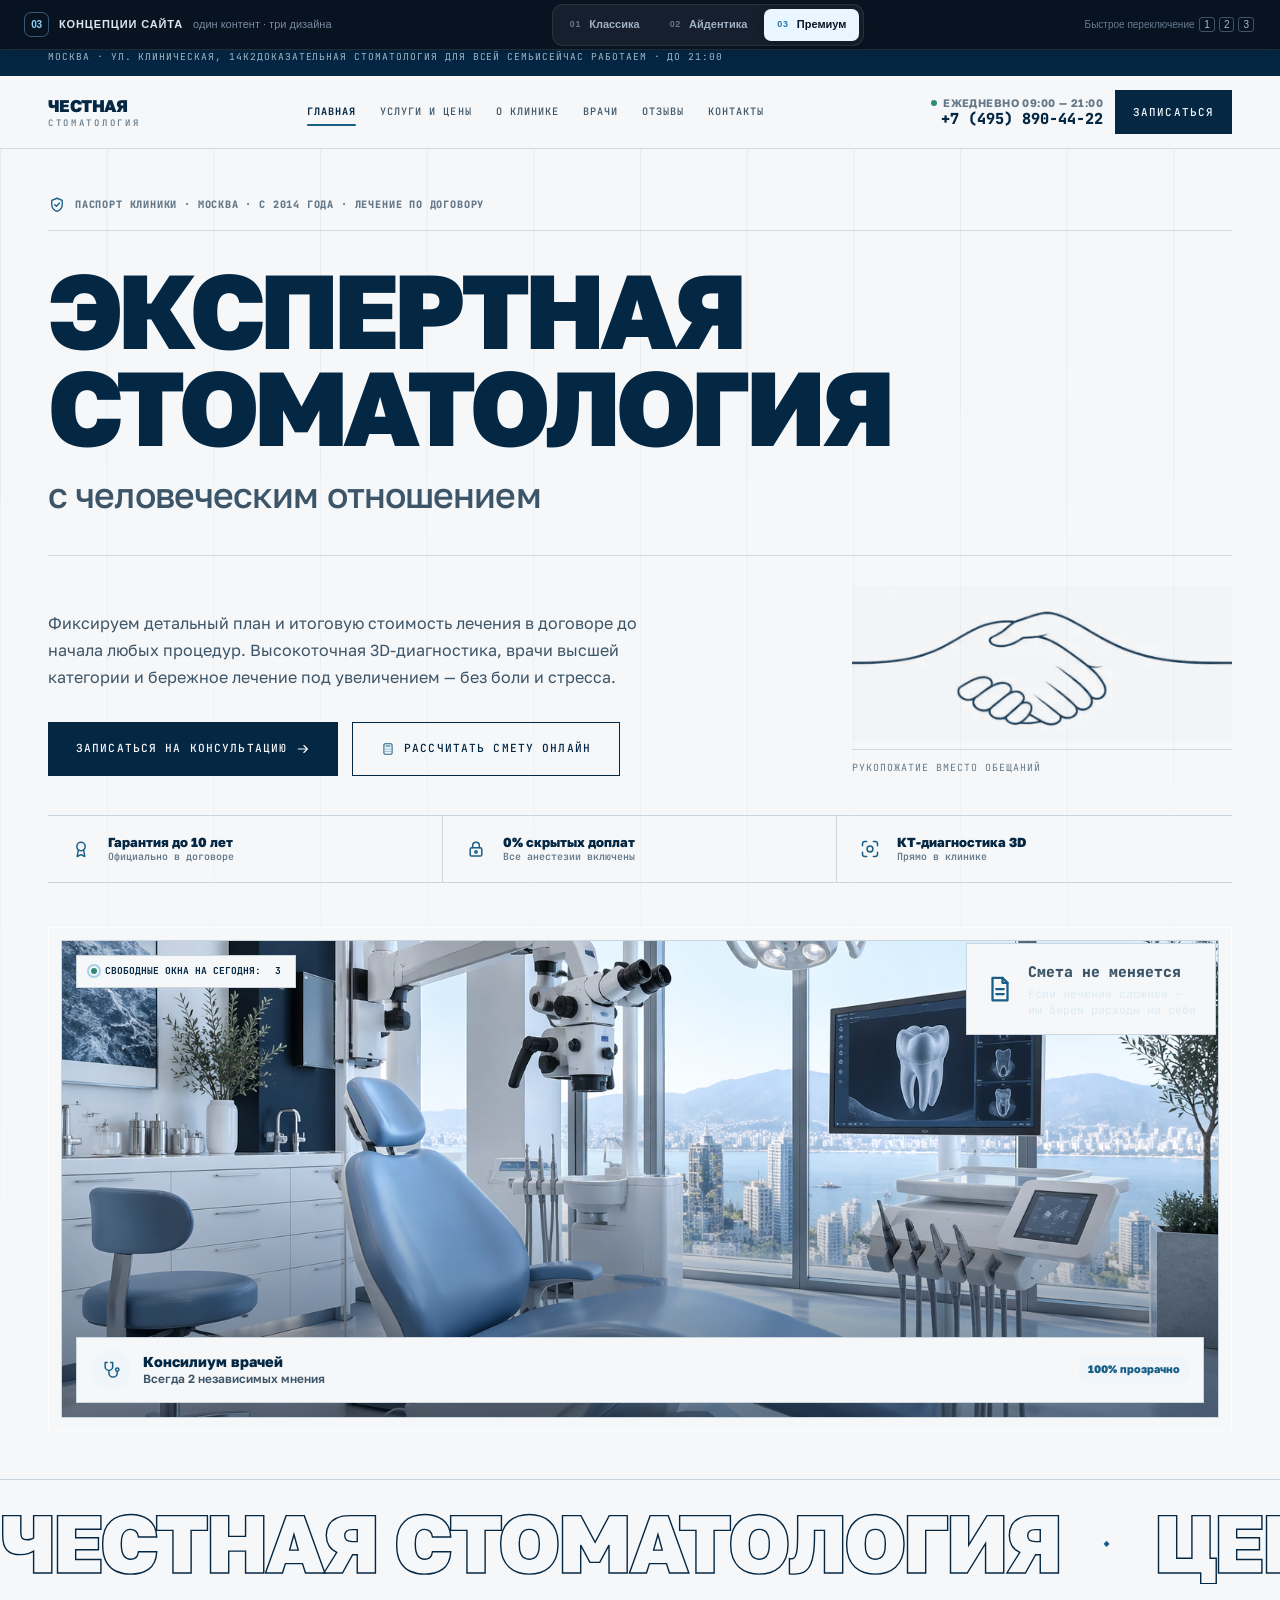
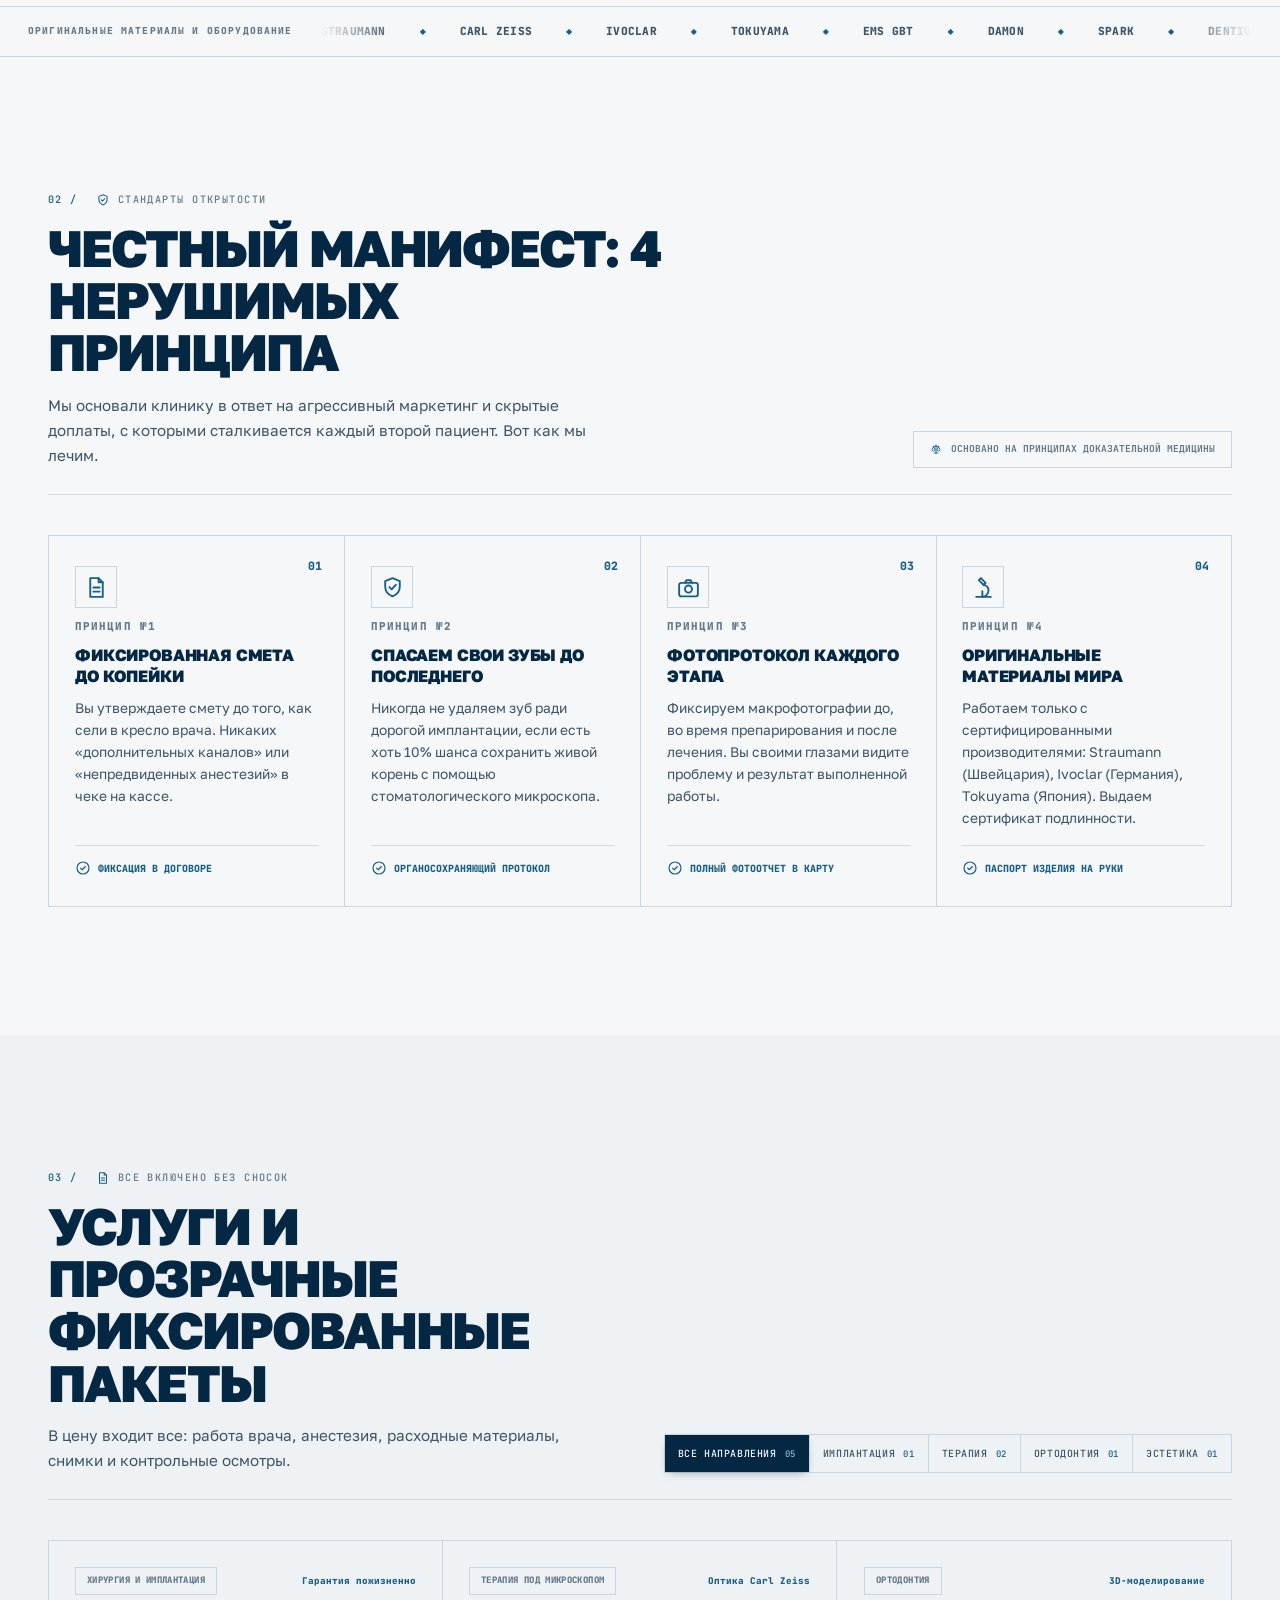
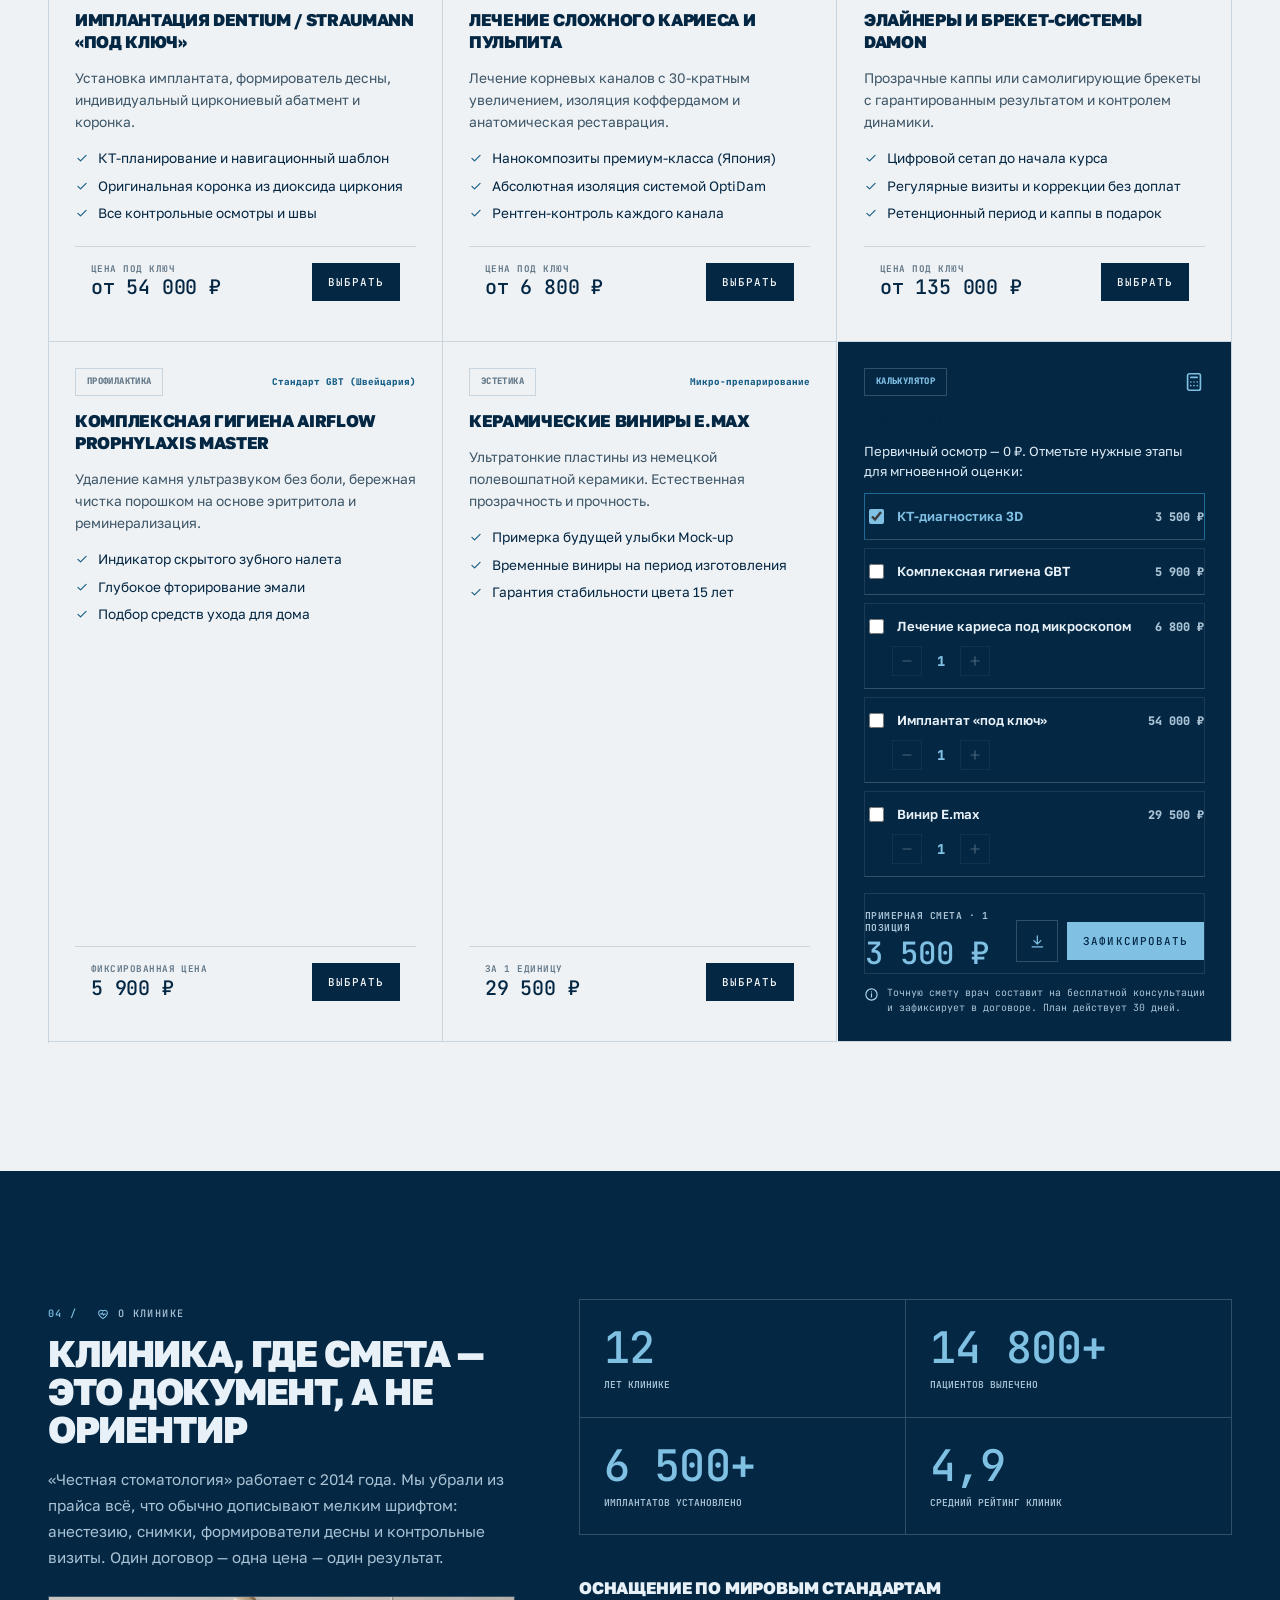
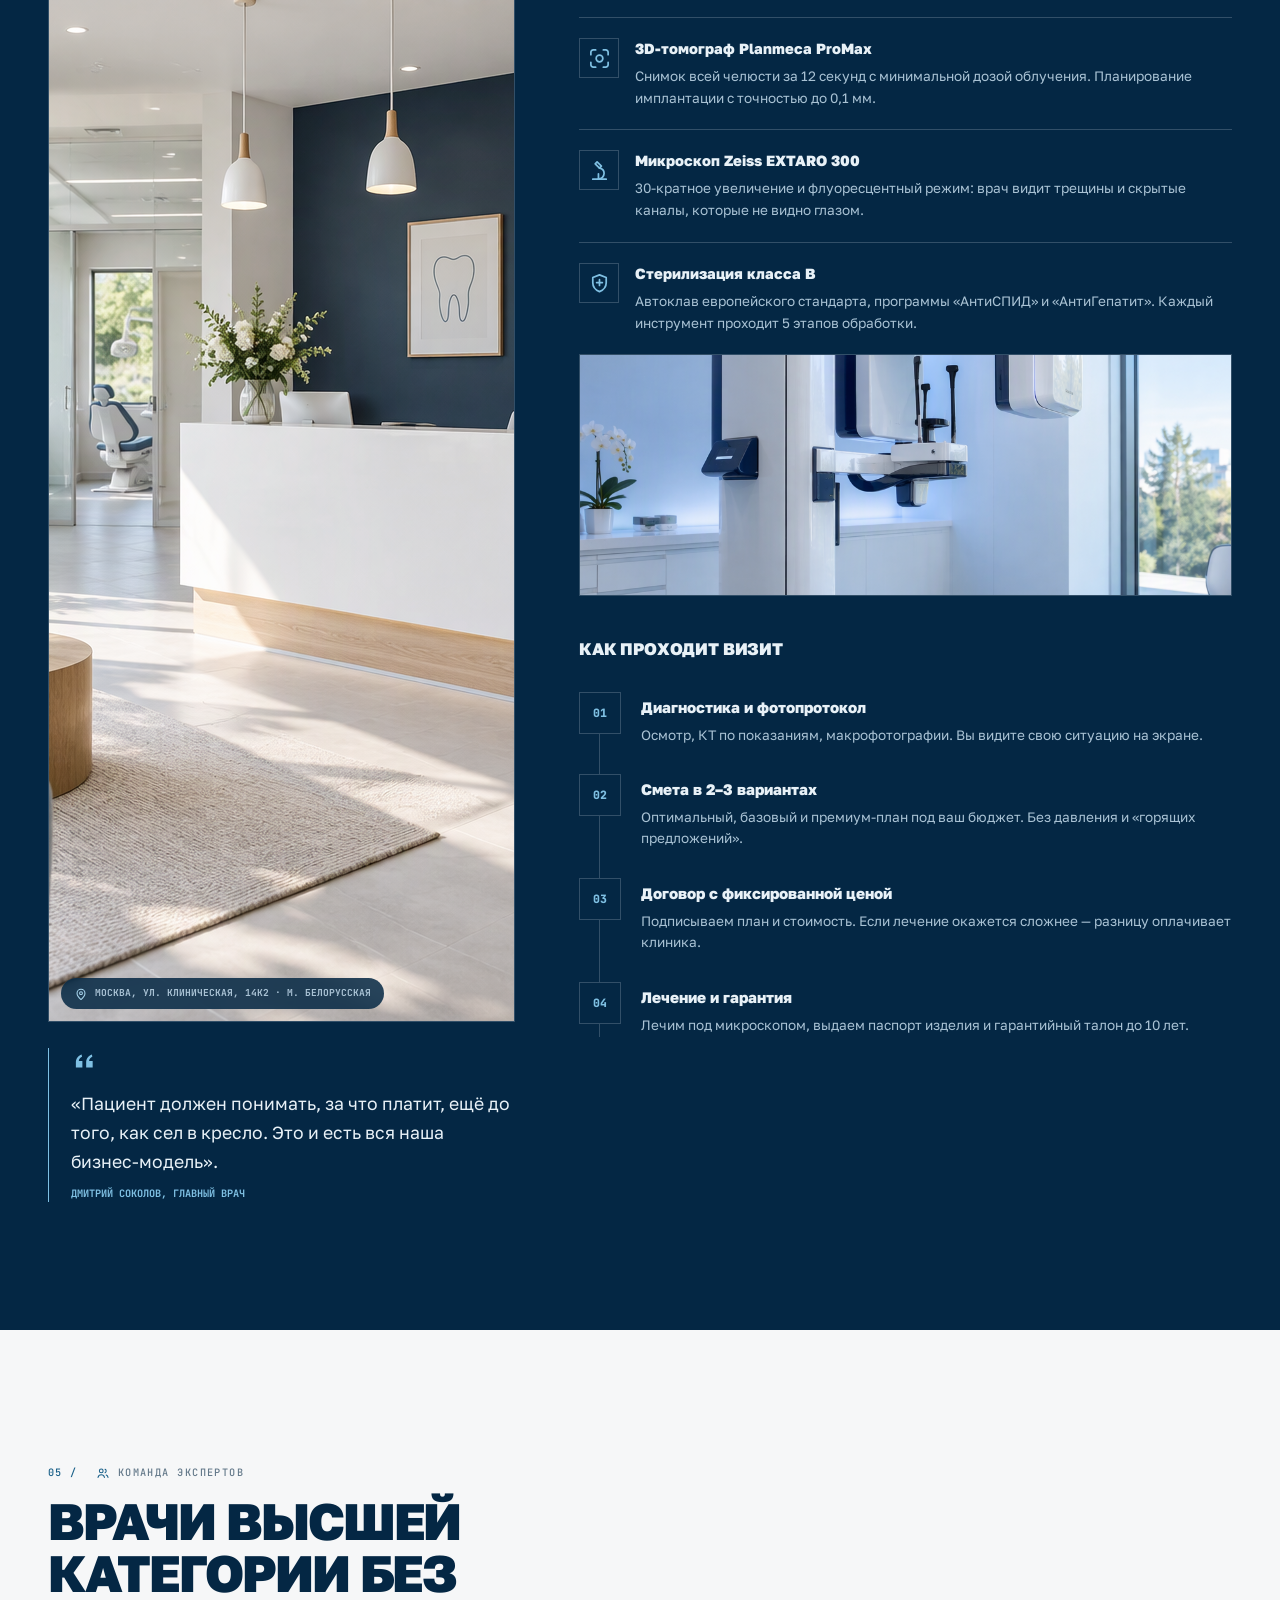
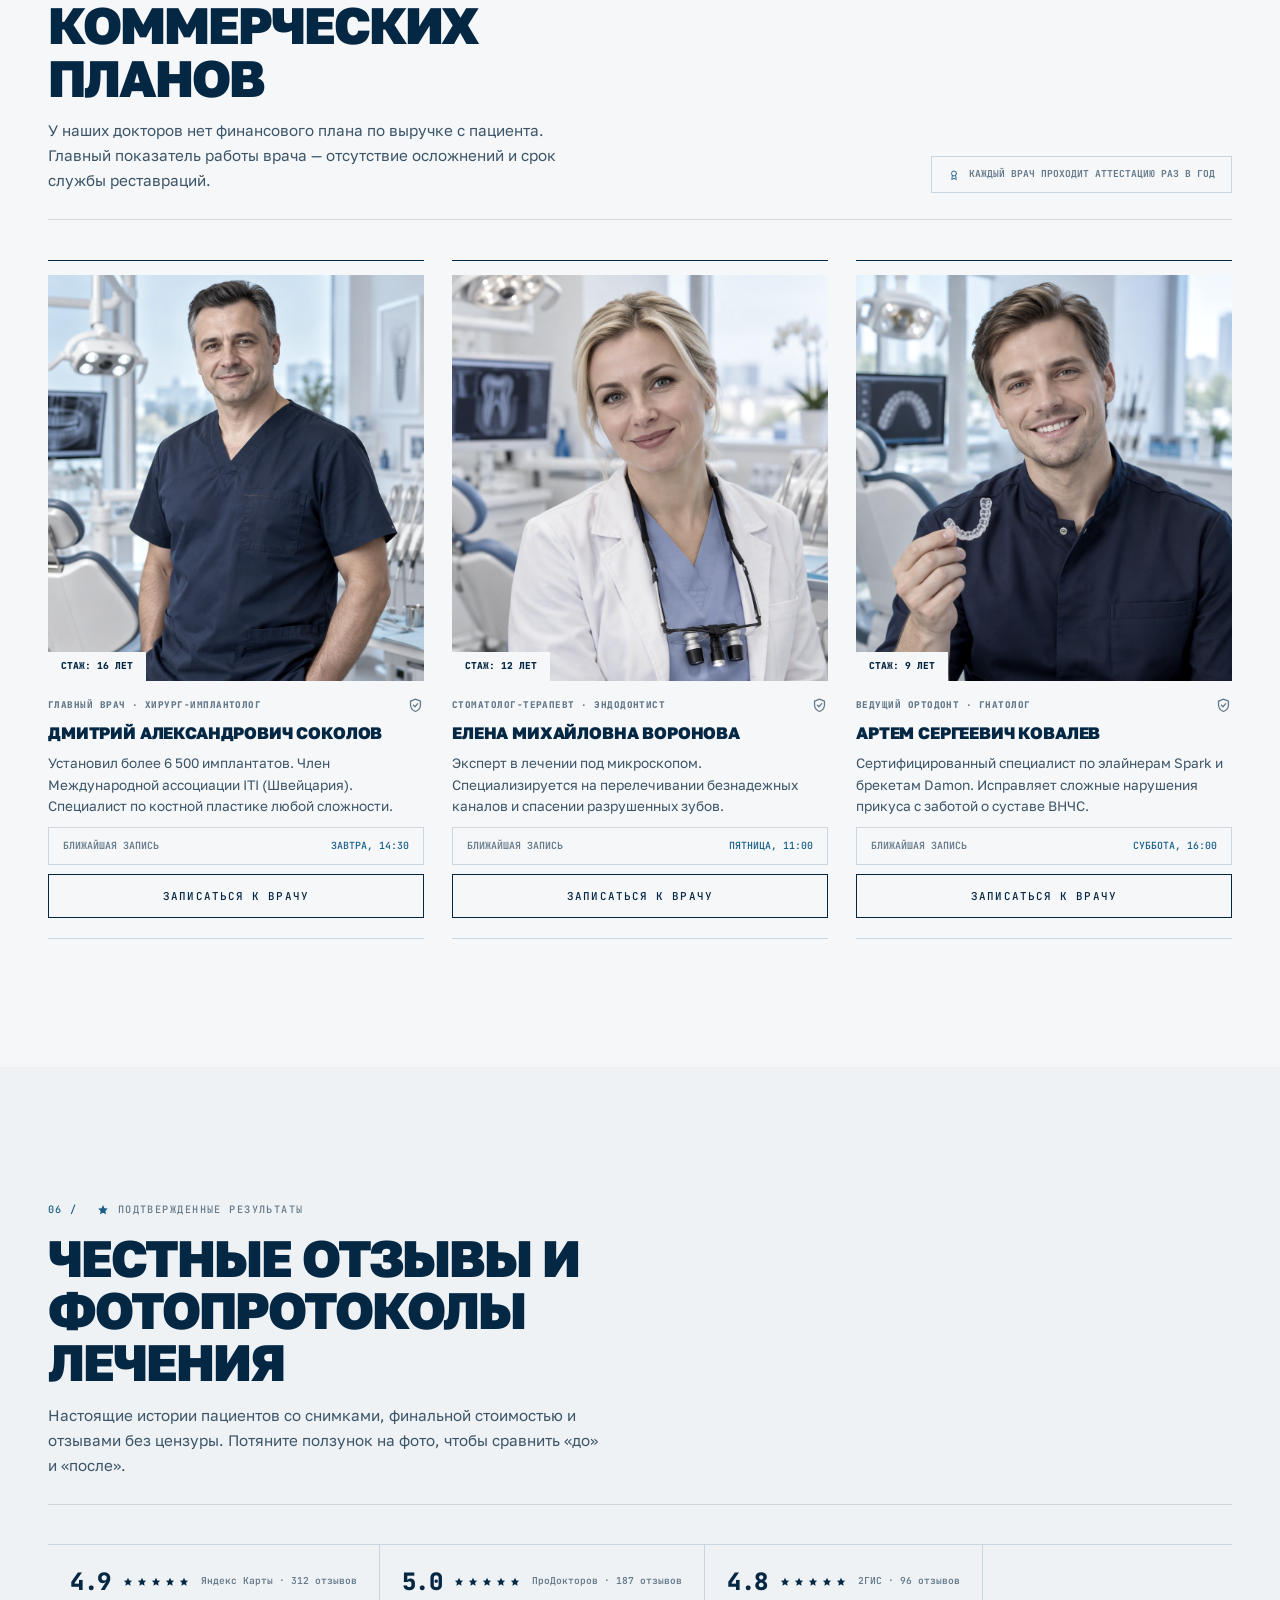
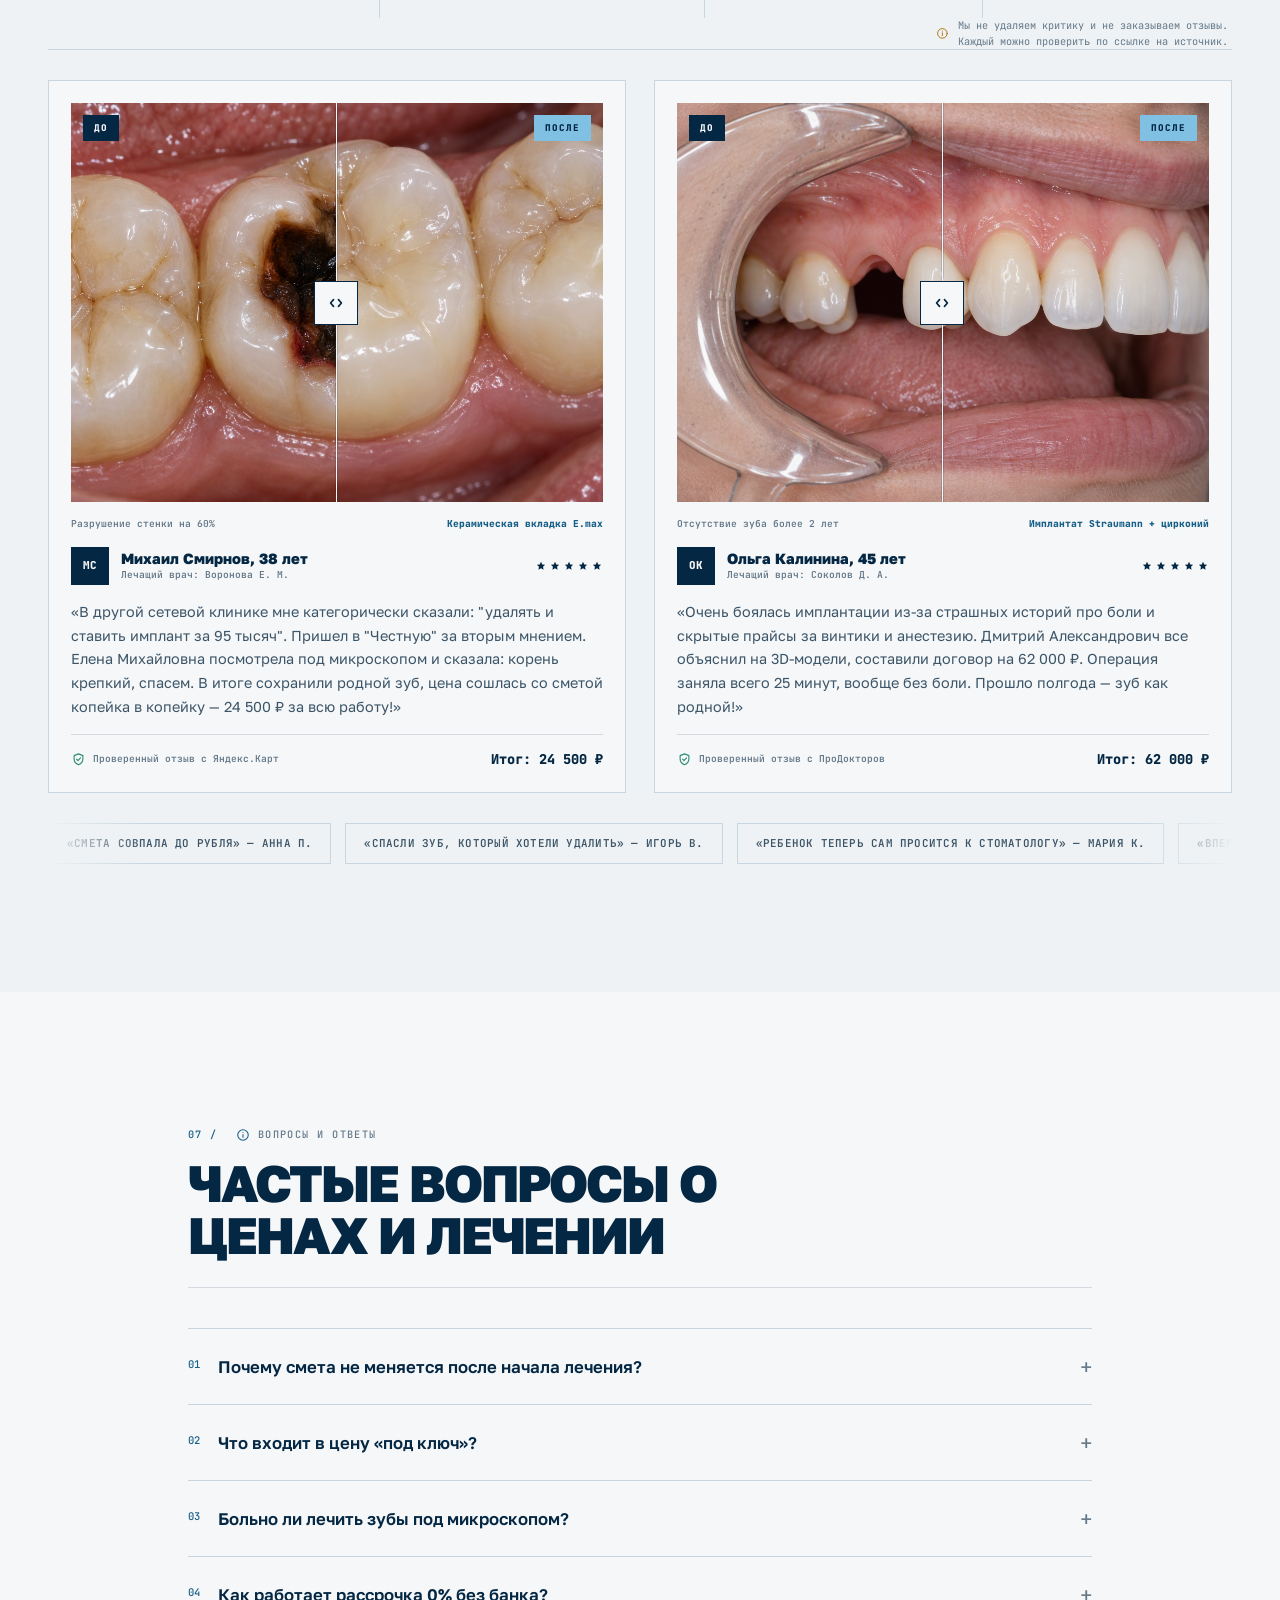
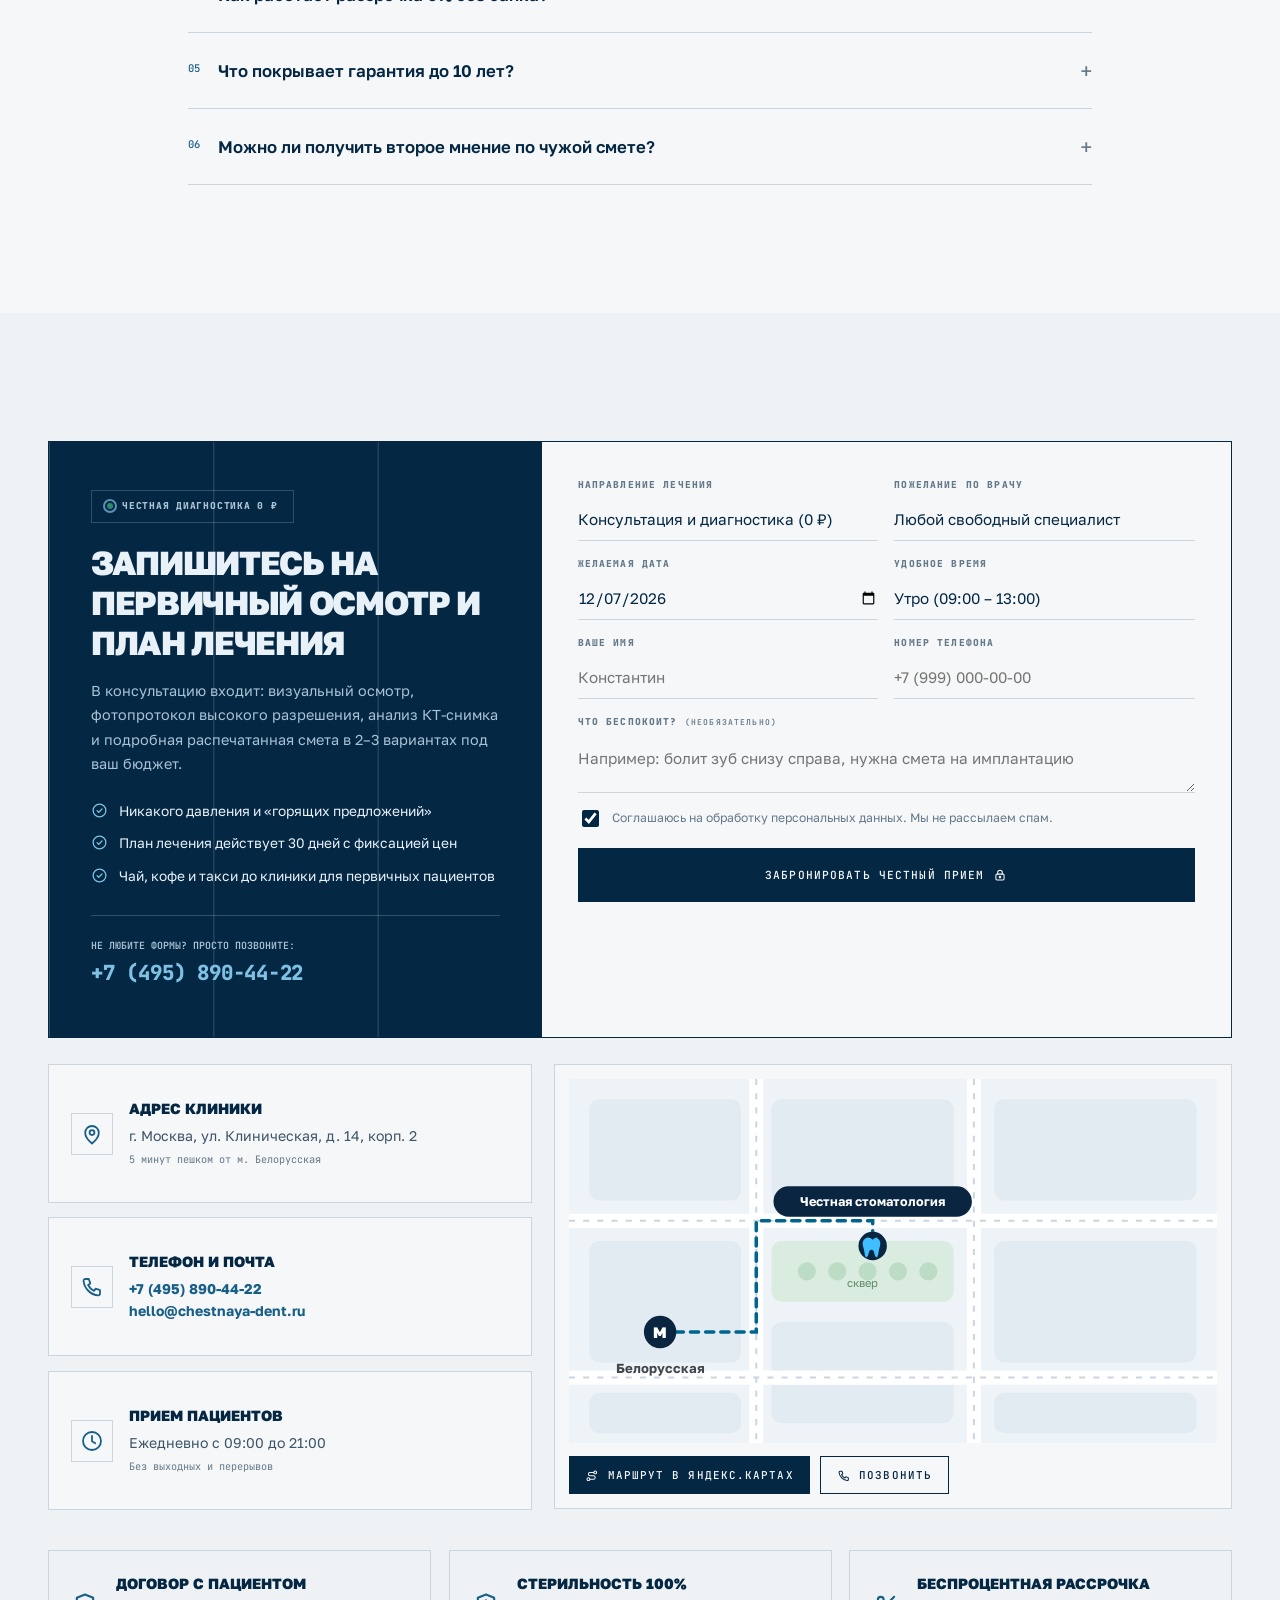
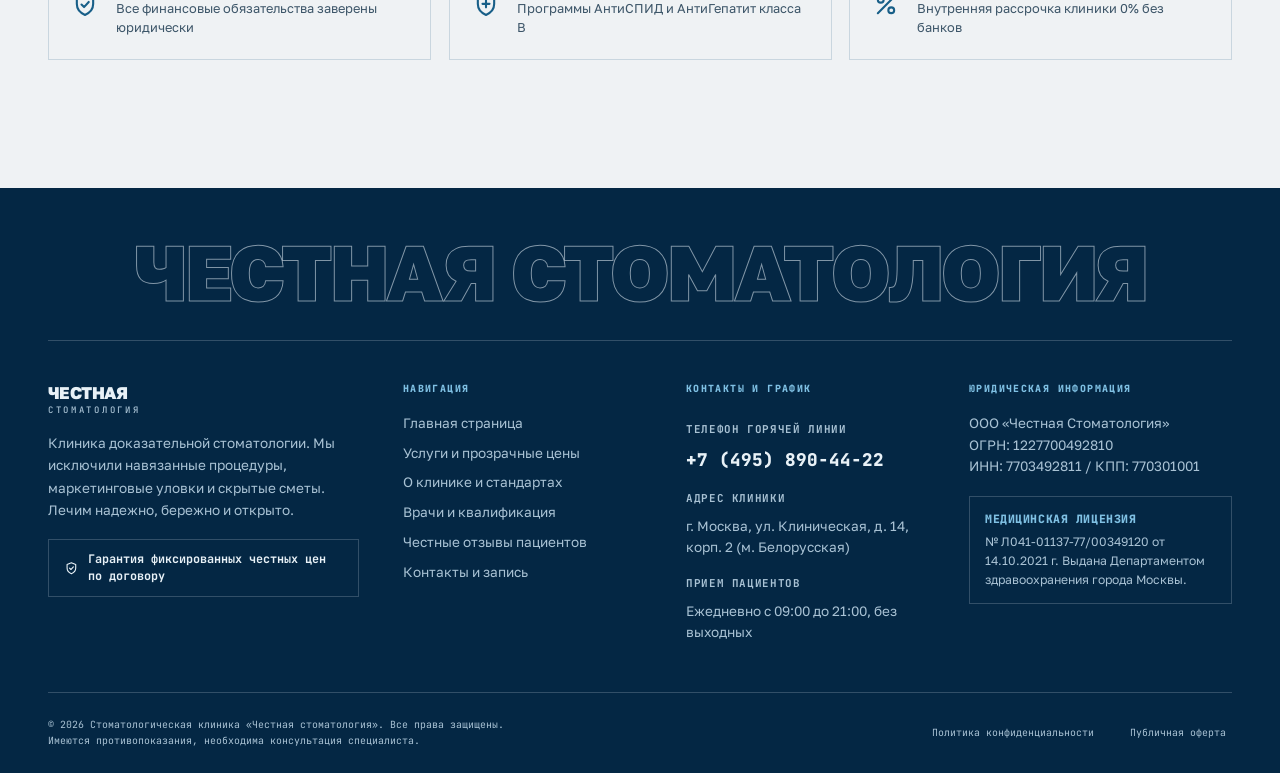
==== commit 081efd87: "Rebuild third concept with technical brand identity" ====
--- a/version-3.html
+++ b/version-3.html
@@ -9,11 +9,11 @@
   <meta property="og:description" content="Фиксируем план и стоимость лечения в договоре до начала процедур. Если лечение сложнее — расходы берём на себя.">
   <meta property="og:type" content="website">
   <meta property="og:image" content="assets/img/hero-clinic.png">
-  <meta name="theme-color" content="#f5f2ec">
+  <meta name="theme-color" content="#F6F7F8">
   <link rel="icon" href="data:image/svg+xml,%3Csvg xmlns='http://www.w3.org/2000/svg' viewBox='0 0 64 64'%3E%3Crect width='64' height='64' rx='14' fill='%230a2540'/%3E%3Cpath d='M32 18c-5-4.6-11.6-6-16-3.4C10.4 17.8 8 23.4 9 29.6c.9 5.6 2.7 9.6 3.6 15 .9 5.4 1.2 12.9 4.8 13.5 3.6.6 4.5-6.6 6-11.7.9-3 2.1-5.4 5.6-5.4s4.7 2.4 5.6 5.4c1.5 5.1 2.4 12.3 6 11.7 3.6-.6 3.9-8.1 4.8-13.5.9-5.4 2.7-9.4 3.6-15 1-6.2-1.4-11.8-7-15-4.4-2.6-11-1.2-16 3.4z' fill='%2341befd'/%3E%3C/svg%3E">
   <link rel="preconnect" href="https://fonts.googleapis.com">
   <link rel="preconnect" href="https://fonts.gstatic.com" crossorigin>
-  <link href="https://fonts.googleapis.com/css2?family=Manrope:wght@400;500;600;700;800&family=Playfair+Display:wght@400;500;600&display=swap" rel="stylesheet">
+  <link href="https://fonts.googleapis.com/css2?family=Golos+Text:wght@400;500;600;700;800&family=JetBrains+Mono:wght@400;500;700&display=swap" rel="stylesheet">
   <link rel="stylesheet" href="css/styles.css">
   <link rel="stylesheet" href="css/styles-v3.css">
   <link rel="stylesheet" href="css/versions.css">
@@ -145,8 +145,8 @@
       <a class="brand" href="#main" data-scroll aria-label="Честная стоматология — на главную">
         <span class="brand-badge"><svg class="icon"><use href="#i-tooth"/></svg></span>
         <span class="brand-text">
-          <strong>Честная стоматология</strong>
-          <small>Стандарты открытости</small>
+          <strong>Честная</strong>
+          <small>Стоматология</small>
         </span>
       </a>
       <nav class="main-nav" aria-label="Основная навигация">
@@ -177,7 +177,7 @@
     <div class="mm-head">
       <span class="brand">
         <span class="brand-badge"><svg class="icon"><use href="#i-tooth"/></svg></span>
-        <span class="brand-text"><strong>Честная стоматология</strong><small>Стандарты открытости</small></span>
+        <span class="brand-text"><strong>Честная</strong><small>Стоматология</small></span>
       </span>
       <button class="icon-btn" id="menuClose" type="button" aria-label="Закрыть меню"><svg class="icon"><use href="#i-close"/></svg></button>
     </div>
@@ -209,12 +209,20 @@
       </div>
       <div class="container hero-inner">
         <div class="hero-content">
-          <div class="hero-badge reveal"><svg class="icon"><use href="#i-shield"/></svg><span>Москва · с 2014 года · лечение по договору</span></div>
+          <div class="hero-badge reveal"><svg class="icon"><use href="#i-shield"/></svg><span>Паспорт клиники · Москва · с 2014 года · лечение по договору</span></div>
           <h1 class="hero-title reveal" style="--d:.08s">Экспертная стоматология <span class="mark">с человеческим отношением</span></h1>
-          <p class="hero-lead reveal" style="--d:.16s">Фиксируем детальный план и итоговую стоимость лечения в договоре до начала любых процедур. Высокоточная 3D-диагностика, врачи высшей категории и бережное лечение под увеличением — без боли и стресса.</p>
-          <div class="hero-cta reveal" style="--d:.24s">
-            <a class="btn btn-primary btn-lg" href="#contacts" data-scroll><span>Записаться на консультацию</span><svg class="icon"><use href="#i-arrow-right"/></svg></a>
-            <a class="btn btn-light btn-lg" href="#services-and-prices" data-scroll><svg class="icon icon-accent"><use href="#i-calc"/></svg><span>Рассчитать смету онлайн</span></a>
+          <div class="hero-lower">
+            <div class="hero-lower-text reveal" style="--d:.16s">
+              <p class="hero-lead">Фиксируем детальный план и итоговую стоимость лечения в договоре до начала любых процедур. Высокоточная 3D-диагностика, врачи высшей категории и бережное лечение под увеличением — без боли и стресса.</p>
+              <div class="hero-cta">
+                <a class="btn btn-primary btn-lg" href="#contacts" data-scroll><span>Записаться на консультацию</span><svg class="icon"><use href="#i-arrow-right"/></svg></a>
+                <a class="btn btn-light btn-lg" href="#services-and-prices" data-scroll><svg class="icon icon-accent"><use href="#i-calc"/></svg><span>Рассчитать смету онлайн</span></a>
+              </div>
+            </div>
+            <figure class="hero-handshake reveal" style="--d:.24s">
+              <img src="assets/img/brand-handshake-line.png" alt="Рукопожатие тонкой линией — знак договоренности о фиксированной смете" width="1695" height="690">
+              <figcaption>Рукопожатие вместо обещаний</figcaption>
+            </figure>
           </div>
           <div class="trust-row reveal" style="--d:.32s">
             <div class="trust-item">
@@ -250,6 +258,14 @@
           </div>
         </div>
       </div>
+      <div class="mega-strip" aria-hidden="true">
+        <div class="marquee" data-marquee>
+          <div class="marquee-track mega-track">
+            <span class="mega-word">Честная стоматология</span><i>◆</i><span class="mega-word">Цена по договору</span><i>◆</i>
+            <span class="mega-word">Честная стоматология</span><i>◆</i><span class="mega-word">Цена по договору</span><i>◆</i>
+          </div>
+        </div>
+      </div>
       <div class="brands-strip" aria-label="Производители материалов и оборудования">
         <span class="brands-label">Оригинальные материалы и оборудование</span>
         <div class="marquee" data-marquee>
@@ -319,11 +335,11 @@
             <p class="section-lead">В цену входит все: работа врача, анестезия, расходные материалы, снимки и контрольные осмотры.</p>
           </div>
           <div class="filters" role="group" aria-label="Фильтр услуг">
-            <button class="filter-btn is-active" type="button" data-filter="all">Все направления</button>
-            <button class="filter-btn" type="button" data-filter="implant">Имплантация</button>
-            <button class="filter-btn" type="button" data-filter="therapy">Терапия</button>
-            <button class="filter-btn" type="button" data-filter="ortho">Ортодонтия</button>
-            <button class="filter-btn" type="button" data-filter="esthetics">Эстетика</button>
+            <button class="filter-btn is-active" type="button" data-filter="all">Все направления<span class="filter-count">05</span></button>
+            <button class="filter-btn" type="button" data-filter="implant">Имплантация<span class="filter-count">01</span></button>
+            <button class="filter-btn" type="button" data-filter="therapy">Терапия<span class="filter-count">02</span></button>
+            <button class="filter-btn" type="button" data-filter="ortho">Ортодонтия<span class="filter-count">01</span></button>
+            <button class="filter-btn" type="button" data-filter="esthetics">Эстетика<span class="filter-count">01</span></button>
           </div>
         </div>
 
@@ -873,7 +889,7 @@
               <path class="map-route" d="M 90 250 L 185 250 L 185 140 L 300 140 L 300 165" fill="none" stroke="#00658d" stroke-width="3.5" stroke-dasharray="8 7" stroke-linecap="round"/>
               <g class="map-metro" transform="translate(90 250)">
                 <circle r="16" fill="#0a2540"/>
-                <text y="5.5" text-anchor="middle" fill="#fff" font-size="15" font-weight="800" font-family="Manrope, sans-serif">М</text>
+                <text y="5.5" text-anchor="middle" fill="#fff" font-size="15" font-weight="800" font-family="'Golos Text', sans-serif">М</text>
               </g>
               <text x="90" y="290" text-anchor="middle" class="map-text" font-size="13" font-weight="700" fill="#43474d">Белорусская</text>
               <text x="310" y="128" text-anchor="middle" class="map-text" font-size="12" fill="#74777e">ул. Клиническая</text>
@@ -885,7 +901,7 @@
               </g>
               <g transform="translate(300 132)">
                 <rect x="-98" y="-26" width="196" height="30" rx="15" fill="#0a2540"/>
-                <text y="-6.5" text-anchor="middle" fill="#ffffff" font-size="12.5" font-weight="700" font-family="Manrope, sans-serif">Честная стоматология</text>
+                <text y="-6.5" text-anchor="middle" fill="#ffffff" font-size="12.5" font-weight="700" font-family="'Golos Text', sans-serif">Честная стоматология</text>
               </g>
             </svg>
             <div class="map-actions">
@@ -916,11 +932,12 @@
   <!-- ===== Footer ===== -->
   <footer class="site-footer">
     <div class="container">
+      <div class="footer-mega" aria-hidden="true">Честная стоматология</div>
       <div class="footer-grid">
         <div class="footer-brand">
           <span class="brand">
             <span class="brand-badge"><svg class="icon"><use href="#i-tooth"/></svg></span>
-            <span class="brand-text"><strong>Честная стоматология</strong></span>
+            <span class="brand-text"><strong>Честная</strong><small>Стоматология</small></span>
           </span>
           <p>Клиника доказательной стоматологии. Мы исключили навязанные процедуры, маркетинговые уловки и скрытые сметы. Лечим надежно, бережно и открыто.</p>
           <span class="footer-trust"><svg class="icon"><use href="#i-shield"/></svg>Гарантия фиксированных честных цен по договору</span>
--- a/css/styles-v3.css
+++ b/css/styles-v3.css
@@ -1,245 +1,361 @@
 :root {
-  --navy-950: #24211e;
-  --navy-900: #332e29;
-  --navy-800: #494139;
-  --navy-700: #62564a;
-  --blue-700: #927c64;
-  --blue-600: #a08a70;
-  --sky-500: #c9b69d;
-  --sky-400: #dbcbb7;
-  --sky-200: #e7ddd0;
-  --sky-100: #f2ede6;
-  --mint-600: #6e806a;
-  --mint-500: #86957c;
-  --amber-500: #b09a83;
-  --bg: #f7f7f5;
-  --surface: #fdfdfb;
-  --surface-low: #eeeae4;
-  --surface-cont: #e6e0d8;
-  --line: #d8d2c9;
-  --ink: #35322e;
-  --ink-2: #625e57;
-  --ink-3: #8b857c;
-  --warm-bg: #f3f0ea;
-  --warm-surface: #fdfdfb;
-  --warm-line: #ddd6cc;
-  --radius-sm: 10px;
-  --radius: 15px;
-  --radius-lg: 18px;
-  --radius-xl: 24px;
-  --shadow-sm: 0 1px 2px rgba(50,42,34,.025);
-  --shadow-md: 0 16px 38px -28px rgba(50,42,34,.35);
-  --shadow-lg: 0 28px 60px -38px rgba(50,42,34,.4);
-  --shadow-xl: 0 35px 80px -40px rgba(50,42,34,.45);
-  --header-h: 112px;
-}
-
-.version-3 { background: var(--bg); font-size: 16px; }
-.version-3 .container { max-width: 1280px; padding-inline: 34px; }
-.version-3 .site-header { background: rgba(247,247,245,.95); border-bottom: 1px solid var(--line); }
-.version-3 .premium-strip { height: 32px; background: #302d29; color: #d9d1c7; font-size: .62rem; font-weight: 600; letter-spacing: .075em; text-transform: uppercase; }
-.version-3 .premium-strip .container { height: 100%; display: flex; align-items: center; justify-content: space-between; gap: 20px; }
-.version-3 .premium-strip span:last-child { display: inline-flex; align-items: center; gap: 7px; }
-.version-3 .premium-strip i { width: 5px; height: 5px; border-radius: 50%; background: #b9c6a9; }
-.version-3 .header-inner { height: 80px; }
-.version-3 .site-header.is-scrolled .header-inner { height: 80px; }
-.version-3 .scroll-progress { z-index: 2; }
-.version-3 .scroll-progress span { background: #b09a83; }
-.version-3 .brand-badge { width: 38px; height: 38px; border: 1px solid #bba992; border-radius: 50%; background: transparent; color: #9c866c; box-shadow: none; }
-.version-3 .brand-badge .icon { width: 20px; height: 20px; }
-.version-3 .brand-text strong { font-family: 'Playfair Display', Georgia, serif; font-size: 1.15rem; font-weight: 500; letter-spacing: -.02em; }
-.version-3 .brand-text small { color: #9a8c7b; font-size: .52rem; letter-spacing: .18em; }
-.version-3 .nav-link { padding-inline: 11px; color: #5c5750; font-size: .78rem; font-weight: 500; }
-.version-3 .nav-link::after { background: #b09a83; height: 1px; }
-.version-3 .nav-link.is-active { color: #8d765d; font-weight: 600; }
-.version-3 .header-phone { font-family: 'Playfair Display', Georgia, serif; font-size: 1.08rem; font-weight: 500; }
-.version-3 .header-hours { color: #8b857c; font-weight: 500; }
-.version-3 .header-hours .dot { background: #86957c; }
-.version-3 .btn { border-radius: 100px; font-size: .76rem; font-weight: 600; letter-spacing: .025em; box-shadow: none; }
-.version-3 .btn-lg { height: 55px; padding-inline: 32px; }
-.version-3 .btn-primary { background: #b09a83; color: #fff; }
-.version-3 .btn-primary:hover { background: #968169; box-shadow: none; }
-.version-3 .btn-light { border-color: #cfc6ba; background: transparent; box-shadow: none; }
-.version-3 .btn-light:hover { border-color: #b09a83; background: #f0ebE4; }
-.version-3 .btn-sky { background: #d7c6b1; color: #332e29; box-shadow: none; }
-.version-3 .icon-btn, .version-3 .burger { border-radius: 50%; box-shadow: none; }
-.version-3 .icon-btn-sky { border-radius: 50%; }
-
-.version-3 .hero { padding-top: calc(var(--header-h) + 64px); background: #f7f7f5; }
-.version-3 .hero-grid { background-image: none; }
-.version-3 .blob { filter: blur(100px); opacity: .28; }
-.version-3 .blob-a { background: radial-gradient(circle,#ddd1c1,transparent 70%); }
-.version-3 .blob-b { background: radial-gradient(circle,#e4ded5,transparent 70%); }
-.version-3 .blob-c { background: radial-gradient(circle,#dfe4da,transparent 70%); }
-.version-3 .hero-inner { grid-template-columns: 1fr; gap: 50px; padding-bottom: 66px; }
-.version-3 .hero-content { max-width: 1030px; margin-inline: auto; text-align: center; }
-.version-3 .hero-badge { border: 0; background: transparent; box-shadow: none; color: #8d7962; font-size: .63rem; font-weight: 600; letter-spacing: .18em; }
-.version-3 .hero-title { margin-top: 22px; font-family: 'Playfair Display', Georgia, serif; font-size: clamp(3.1rem,6.7vw,5.65rem); font-weight: 500; line-height: .99; letter-spacing: -.045em; text-transform: uppercase; }
-.version-3 .mark { display: block; margin-top: 12px; color: #a58e72; background: none; font-size: .78em; font-style: italic; font-weight: 400; letter-spacing: -.035em; text-transform: none; }
-.version-3 .hero-lead { max-width: 720px; margin: 28px auto 0; color: #6a655e; font-size: 1rem; font-weight: 400; line-height: 1.75; }
-.version-3 .hero-cta { justify-content: center; margin-top: 32px; }
-.version-3 .trust-row { max-width: 880px; margin: 40px auto 0; }
-.version-3 .trust-item { justify-content: center; border: 0; border-right: 1px solid var(--line); border-radius: 0; background: transparent; box-shadow: none; }
+  --navy-950: #042744;
+  --navy-900: #042744;
+  --navy-800: #06304F;
+  --navy-700: #0A4266;
+  --blue-700: #185F88;
+  --blue-600: #1E7AAB;
+  --sky-500: #7FC0E3;
+  --sky-400: #A8D6EE;
+  --sky-200: #DCEBF4;
+  --sky-100: #EFF5F9;
+  --mint-600: #2E8B72;
+  --mint-500: #2E8B72;
+  --amber-500: #185F88;
+  --red-600: #B4562B;
+  --green-600: #2E8B72;
+  --green-100: #E2EFE9;
+  --ink: #042744;
+  --ink-2: #3C5568;
+  --ink-3: #64798A;
+  --paper: #F6F7F8;
+  --paper-2: #EFF2F4;
+  --paper-3: #E4E9ED;
+  --bg: var(--paper);
+  --surface: var(--paper);
+  --surface-low: var(--paper-2);
+  --surface-cont: var(--paper-3);
+  --warm-bg: var(--paper-2);
+  --warm-surface: var(--paper);
+  --warm-line: #C9D6DF;
+  --line: #C9D6DF;
+  --line-soft: rgba(4,39,68,.14);
+  --accent: #185F88;
+  --ice: #7FC0E3;
+  --dark: #042744;
+  --dark-2: #06304F;
+  --on-dark: #E8F1F7;
+  --on-dark-2: #A9C2D4;
+  --line-dark: rgba(232,241,247,.20);
+  --radius-sm: 0;
+  --radius: 0;
+  --radius-lg: 0;
+  --radius-xl: 0;
+  --shadow-sm: none;
+  --shadow-md: none;
+  --shadow-lg: none;
+  --shadow-xl: none;
+  --font: 'Golos Text',Inter,system-ui,-apple-system,sans-serif;
+  --mono: 'JetBrains Mono',ui-monospace,SFMono-Regular,Consolas,monospace;
+  --header-h: 98px;
+  --section-y: 128px;
+  --t-fast: 160ms;
+  --t-base: 260ms;
+  --ease-tech: cubic-bezier(.22,.61,.36,1);
+}
+
+.version-3 { background: var(--paper); color: var(--ink); font-size: 16px; }
+.version-3 ::selection { background: var(--ice); color: var(--ink); }
+.version-3 .container { max-width: 1360px; padding-inline: clamp(20px,4vw,48px); }
+.version-3 :focus-visible { outline: 2px solid var(--accent); outline-offset: 2px; }
+.version-3 main { counter-reset: v3sec; }
+.version-3 main section[id] { counter-increment: v3sec; }
+.version-3 .eyebrow::before { content: counter(v3sec,decimal-leading-zero) ' /'; margin-right: 10px; color: var(--accent); font-family: var(--mono); }
+.version-3 .about .eyebrow::before { color: var(--ice); }
+
+.version-3 .site-header { background: rgba(246,247,248,.96); border-bottom: 1px solid var(--line-soft); box-shadow: none; }
+.version-3 .site-header.is-scrolled { box-shadow: none; }
+.version-3 .header-inner { height: 72px; }
+.version-3 .premium-strip { height: 26px; background: var(--dark); color: var(--on-dark-2); font-family: var(--mono); font-size: .6rem; letter-spacing: .1em; text-transform: uppercase; }
+.version-3 .brand-badge { display: none; }
+.version-3 .brand-text strong { color: var(--ink); font-size: 1.06rem; font-weight: 800; letter-spacing: -.03em; text-transform: uppercase; }
+.version-3 .brand-text small { color: var(--ink-3); font-family: var(--mono); font-size: .56rem; font-weight: 500; letter-spacing: .3em; text-transform: uppercase; }
+.version-3 .nav-link { color: var(--ink-2); font-family: var(--mono); font-size: .64rem; font-weight: 500; letter-spacing: .1em; text-transform: uppercase; }
+.version-3 .nav-link::after { height: 1px; background: var(--ink); }
+.version-3 .nav-link.is-active { color: var(--ink); font-weight: 700; }
+.version-3 .nav-link.is-active::after { height: 2px; background: var(--accent); }
+.version-3 .header-phone { color: var(--ink); font-family: var(--mono); font-size: .95rem; font-variant-numeric: tabular-nums; }
+.version-3 .header-contacts small { color: var(--ink-3); font-family: var(--mono); font-size: .58rem; text-transform: uppercase; }
+.version-3 .icon-btn, .version-3 .burger { border: 1px solid var(--line); border-radius: 0; background: transparent; color: var(--ink); }
+.version-3 .icon-btn:hover, .version-3 .burger:hover { background: var(--paper-2); }
+
+.version-3 .btn { height: 44px; border-radius: 0; font-family: var(--mono); font-size: .68rem; font-weight: 500; letter-spacing: .1em; text-transform: uppercase; transition: background var(--t-fast),color var(--t-fast),border-color var(--t-fast); }
+.version-3 .btn-lg { height: 54px; font-size: .7rem; }
+.version-3 .btn-sm { height: 38px; }
+.version-3 .btn-primary { background: var(--ink); color: var(--paper); border-color: var(--ink); box-shadow: none; }
+.version-3 .btn-primary:hover { background: var(--accent); border-color: var(--accent); transform: none; box-shadow: none; }
+.version-3 .btn-light { background: transparent; color: var(--ink); border: 1px solid var(--ink); box-shadow: none; }
+.version-3 .btn-light:hover { background: var(--ink); color: var(--paper); transform: none; box-shadow: none; }
+.version-3 .btn-sky { background: var(--ice); color: var(--ink); border-color: var(--ice); box-shadow: none; }
+.version-3 .btn-sky:hover { background: var(--on-dark); border-color: var(--on-dark); transform: none; box-shadow: none; }
+.version-3 .pulse-dot { width: 6px; height: 6px; background: var(--mint-500); }
+
+.version-3 .menu-overlay { background: rgba(4,39,68,.55); }
+.version-3 .mobile-menu { background: var(--paper); border-left: 1px solid var(--line); counter-reset: mm; }
+.version-3 .mm-link { color: var(--ink); font-size: 1.2rem; font-weight: 800; text-transform: uppercase; border-color: var(--line-soft); }
+.version-3 .mm-link::before { counter-increment: mm; content: counter(mm,decimal-leading-zero); margin-right: 14px; color: var(--accent); font-family: var(--mono); font-size: .66rem; font-weight: 500; }
+.version-3 .mm-footer { background: var(--paper-2); border-color: var(--line); }
+.version-3 .mm-phone { color: var(--ink); font-family: var(--mono); font-size: 1.2rem; }
+
+.version-3 .hero { padding-top: calc(var(--header-h) + 48px); background: var(--paper); overflow: hidden; }
+.version-3 .blob { display: none; }
+.version-3 .hero-grid { background-image: linear-gradient(90deg,var(--line-soft) 1px,transparent 1px); background-size: calc(100% / 12) 100%; opacity: .45; mask-image: linear-gradient(180deg,#000,transparent 88%); }
+.version-3 .hero-inner { grid-template-columns: 1fr; gap: 0; padding-bottom: 48px; }
+.version-3 .hero-content { max-width: none; }
+.version-3 .hero-badge { display: flex; width: 100%; max-width: none; padding: 0 0 16px; border: 0; border-bottom: 1px solid var(--line-soft); border-radius: 0; background: transparent; color: var(--ink-3); font-family: var(--mono); font-size: .64rem; letter-spacing: .08em; text-transform: uppercase; }
+.version-3 .hero-badge .icon { color: var(--accent); }
+.version-3 .hero-title { max-width: 1150px; margin-top: 30px; color: var(--ink); font-size: clamp(3rem,8.2vw,7.4rem); font-weight: 800; line-height: .92; letter-spacing: -.045em; text-transform: uppercase; }
+.version-3 .hero-title .mark { display: block; margin-top: 20px; background: none; color: var(--ink-2); font-size: .34em; font-weight: 500; line-height: 1.15; letter-spacing: -.025em; text-transform: none; }
+.version-3 .hero-title .mark::after { display: none; }
+.version-3 .hero-lower { display: grid; grid-template-columns: 1.1fr .9fr; gap: 48px; align-items: end; margin-top: 40px; padding-top: 30px; border-top: 1px solid var(--line-soft); }
+.version-3 .hero-lead { max-width: 620px; color: var(--ink-2); font-size: 1rem; line-height: 1.7; }
+.version-3 .hero-handshake { max-width: 380px; margin: 0; justify-self: end; }
+.version-3 .hero-handshake img { display: block; width: 100%; height: auto; }
+.version-3 .hero-handshake figcaption { margin-top: 8px; padding-top: 10px; border-top: 1px solid var(--line-soft); color: var(--ink-3); font-family: var(--mono); font-size: .62rem; letter-spacing: .1em; text-transform: uppercase; }
+.version-3 .trust-row { grid-template-columns: repeat(3,1fr); gap: 0; max-width: none; margin-top: 40px; border-top: 1px solid var(--line); border-bottom: 1px solid var(--line); }
+.version-3 .trust-item { padding: 18px; border: 0; border-right: 1px solid var(--line); background: transparent; }
 .version-3 .trust-item:last-child { border-right: 0; }
-.version-3 .trust-icon { width: 34px; height: 34px; border-radius: 50%; background: #eee9e2; color: #9a846b; }
-.version-3 .trust-text { text-align: left; }
-.version-3 .trust-text strong { color: #4a4540; font-size: .77rem; font-weight: 600; }
-.version-3 .trust-text small { font-size: .66rem; font-weight: 500; }
-.version-3 .hero-visual { width: 100%; max-width: 1160px; margin-inline: auto; }
-.version-3 .hero-card { padding: 0; border: 0; border-radius: 20px; background: transparent; box-shadow: none; }
-.version-3 .hero-photo { aspect-ratio: 16 / 6.9; border-radius: 20px; }
-.version-3 .hero-photo-shade { background: linear-gradient(180deg,rgba(36,33,30,.02),rgba(36,33,30,.52)); }
-.version-3 .live-badge { top: 20px; left: 20px; border-radius: 100px; background: rgba(250,249,246,.92); box-shadow: none; font-size: .66rem; font-weight: 600; }
-.version-3 .hero-overlay-card { left: 20px; right: auto; bottom: 20px; min-width: 340px; border-radius: 100px; background: rgba(250,249,246,.94); box-shadow: none; }
-.version-3 .hoc-icon { background: #ece5db; color: #9a846b; }
-.version-3 .hoc-text strong { color: #403b35; font-weight: 600; }
-.version-3 .hoc-tag { border-radius: 100px; background: #ece5db; color: #8e775d; }
-.version-3 .float-note { top: auto; left: auto; right: 36px; bottom: 98px; max-width: 255px; border-radius: 14px; background: #f4f0e9; color: #3e3832; box-shadow: var(--shadow-lg); }
-.version-3 .float-note .icon { color: #a58e72; }
-.version-3 .float-note strong { font-family: 'Playfair Display',Georgia,serif; font-size: 1rem; font-weight: 500; }
-.version-3 .float-note small { color: #746d64; }
-.version-3 .brands-strip { border-top: 1px solid var(--line); border-bottom: 1px solid var(--line); background: transparent; }
-.version-3 .brands-label { color: #928a80; font-size: .6rem; }
-.version-3 .marquee-track span { color: #746c62; font-family: 'Playfair Display',Georgia,serif; font-size: .94rem; font-weight: 500; letter-spacing: .05em; opacity: .7; }
-.version-3 .marquee-track i { color: #b09a83; }
-
-.version-3 .section { padding-block: 108px; }
-.version-3 .section-head { margin-bottom: 50px; }
-.version-3 .section-head-text { max-width: 760px; }
-.version-3 .eyebrow { color: #9b856c; font-size: .62rem; font-weight: 600; letter-spacing: .17em; }
-.version-3 .section-title { font-family: 'Playfair Display',Georgia,serif; font-size: clamp(2.2rem,4.2vw,3.4rem); font-weight: 400; line-height: 1.08; letter-spacing: -.035em; }
-.version-3 .section-lead { color: #6d675f; font-size: .94rem; font-weight: 400; }
-.version-3 .head-note { border: 0; border-radius: 100px; background: #ece9e4; color: #746c62; font-size: .68rem; font-weight: 500; }
-.version-3 .head-note .icon { color: #a58e72; }
-.version-3 .manifest { background: #f7f7f5; }
-.version-3 .pillars { gap: 16px; }
-.version-3 .pillar { border: 0; border-radius: 15px; background: #ece9e4; padding: 28px 24px; }
-.version-3 .pillar:hover { transform: translateY(-3px); border: 0; background: #e7e1d8; box-shadow: none; }
-.version-3 .pillar-num { color: #8f7d68; opacity: .13; font-family: 'Playfair Display',Georgia,serif; font-weight: 400; }
-.version-3 .pillar-icon { border-radius: 50%; background: #f6f3ee; color: #9a846b; box-shadow: none; }
-.version-3 .pillar:hover .pillar-icon { transform: none; background: #b09a83; color: #fff; }
-.version-3 .pillar-tag { color: #9a846b; font-size: .58rem; font-weight: 600; }
-.version-3 .pillar h3 { font-family: 'Playfair Display',Georgia,serif; font-size: 1.25rem; font-weight: 500; line-height: 1.2; }
-.version-3 .pillar p { color: #6c655c; font-size: .8rem; }
-.version-3 .pillar-foot { border-top-color: #d3ccc2; color: #8b755e; font-size: .66rem; font-weight: 600; }
-
-.version-3 .services { background: #efede8; }
-.version-3 .filters { border: 0; border-radius: 100px; background: #e5e0d8; box-shadow: none; }
-.version-3 .filter-btn { border-radius: 100px; color: #6d655c; font-size: .68rem; font-weight: 500; }
-.version-3 .filter-btn.is-active { background: #b09a83; box-shadow: none; }
-.version-3 .services-grid { gap: 18px; }
-.version-3 .service-card { border: 0; border-radius: 15px; background: #f9f8f5; padding: 26px; box-shadow: none; }
-.version-3 .service-card:hover { transform: translateY(-3px); border: 0; box-shadow: var(--shadow-md); }
-.version-3 .chip { border-radius: 100px; background: #ece5dc; color: #8e765c; font-size: .58rem; font-weight: 600; }
-.version-3 .card-feature { color: #9a846b; font-size: .61rem; font-weight: 500; }
-.version-3 .service-title { font-family: 'Playfair Display',Georgia,serif; font-size: 1.35rem; font-weight: 500; line-height: 1.2; }
-.version-3 .service-desc, .version-3 .check-list li { color: #6b655e; font-size: .8rem; }
-.version-3 .check-list .icon { color: #86957c; }
-.version-3 .price-row { border-radius: 12px; background: #eeeae3; }
-.version-3 .price small { color: #928a80; font-size: .58rem; }
-.version-3 .price strong { font-family: 'Playfair Display',Georgia,serif; font-size: 1.45rem; font-weight: 500; }
-.version-3 .calc-card { border-radius: 15px; background: #35312c; box-shadow: none; }
-.version-3 .calc-card::before { background: radial-gradient(circle,rgba(176,154,131,.2),transparent 70%); }
-.version-3 .calc-card .service-title { color: #f5f1eb; }
-.version-3 .calc-tune, .version-3 .calc-price, .version-3 .calc-total strong { color: #d5c1a9; }
-.version-3 .chip-sky { background: rgba(213,193,169,.12); color: #d5c1a9; }
-.version-3 .calc-lead, .version-3 .calc-total small { color: #b8aea3; }
-.version-3 .calc-check { accent-color: #b09a83; }
-
-.version-3 .about { background: #e8e3db; color: var(--ink); }
+.version-3 .trust-icon { width: 30px; height: 30px; background: transparent; color: var(--accent); }
+.version-3 .trust-item strong { color: var(--ink); font-size: .82rem; font-weight: 800; }
+.version-3 .trust-item small { color: var(--ink-3); font-family: var(--mono); font-size: .62rem; }
+.version-3 .hero-visual { max-width: none; margin-top: 44px; }
+.version-3 .hero-card { border-radius: 0; box-shadow: none; }
+.version-3 .hero-photo { aspect-ratio: 16 / 6.6; border: 1px solid var(--line); border-radius: 0; }
+.version-3 .hero-photo img { filter: saturate(.85) contrast(1.03); }
+.version-3 .hero-photo::after { background: linear-gradient(180deg,transparent 35%,rgba(4,39,68,.45)); }
+.version-3 .live-badge, .version-3 .hero-overlay-card, .version-3 .float-note { border: 1px solid var(--line); border-radius: 0; background: var(--paper); box-shadow: none; }
+.version-3 .live-badge { color: var(--ink); font-family: var(--mono); font-size: .6rem; text-transform: uppercase; }
+.version-3 .hero-overlay-card { color: var(--ink); }
+.version-3 .hero-overlay-card strong { color: var(--ink); }
+.version-3 .hero-overlay-card p, .version-3 .hero-overlay-card small { color: var(--ink-2); }
+.version-3 .float-note { top: 16px; right: 16px; left: auto; max-width: 250px; color: var(--ink-2); font-family: var(--mono); font-size: .62rem; line-height: 1.6; }
+.version-3 .float-note .icon { color: var(--accent); }
+
+.version-3 .mega-strip { position: relative; z-index: 1; overflow: hidden; padding: 22px 0; border-top: 1px solid var(--line); border-bottom: 1px solid var(--line); }
+.version-3 .mega-strip .marquee { mask-image: none; }
+.version-3 .mega-track { gap: 44px; animation-duration: 40s; }
+.version-3 .mega-word { color: transparent; -webkit-text-stroke: 1.4px var(--ink); font-size: clamp(2.6rem,6.4vw,5.8rem); font-weight: 800; line-height: 1; letter-spacing: -.04em; text-transform: uppercase; white-space: nowrap; opacity: 1; }
+.version-3 .mega-track i { color: var(--accent); font-style: normal; }
+.version-3 .brands-strip { border-top: 0; border-bottom: 1px solid var(--line); background: transparent; }
+.version-3 .brands-label { color: var(--ink-3); font-family: var(--mono); font-size: .6rem; text-transform: uppercase; }
+.version-3 .brands-strip .marquee-track span { color: var(--ink-2); font-family: var(--mono); font-size: .7rem; text-transform: uppercase; opacity: 1; }
+.version-3 .brands-strip .marquee-track i { color: var(--accent); }
+
+.version-3 .section { padding-block: var(--section-y); }
+.version-3 .section-head { margin-bottom: 40px; padding-bottom: 26px; border-bottom: 1px solid var(--line-soft); }
+.version-3 .section-head-text { max-width: 620px; }
+.version-3 .eyebrow { color: var(--ink-3); font-family: var(--mono); font-size: .64rem; font-weight: 500; letter-spacing: .14em; text-transform: uppercase; }
+.version-3 .eyebrow .icon { width: 14px; height: 14px; color: var(--accent); }
+.version-3 .section-title { color: var(--ink); font-size: clamp(1.9rem,4.2vw,3.2rem); font-weight: 800; line-height: 1.02; letter-spacing: -.04em; text-transform: uppercase; }
+.version-3 .section-lead { max-width: 62ch; color: var(--ink-2); font-size: .95rem; }
+.version-3 .head-note { border: 1px solid var(--line); border-radius: 0; background: transparent; color: var(--ink-3); font-family: var(--mono); font-size: .6rem; text-transform: uppercase; box-shadow: none; }
+
+.version-3 .pillars { gap: 0; border-top: 1px solid var(--line); border-left: 1px solid var(--line); }
+.version-3 .pillar { position: relative; padding: 30px 26px; border: 0; border-right: 1px solid var(--line); border-bottom: 1px solid var(--line); border-radius: 0; background: transparent; box-shadow: none; transition: background var(--t-base),color var(--t-base); }
+.version-3 .pillar:hover { background: var(--ink); transform: none; box-shadow: none; }
+.version-3 .pillar-num { position: absolute; top: 24px; right: 22px; color: var(--accent); font-family: var(--mono); font-size: .72rem; opacity: 1; }
+.version-3 .pillar-icon { width: 42px; height: 42px; border: 1px solid var(--line); border-radius: 0; background: transparent; color: var(--accent); }
+.version-3 .pillar h3 { color: var(--ink); font-size: 1.02rem; font-weight: 800; text-transform: uppercase; }
+.version-3 .pillar p { color: var(--ink-2); font-size: .86rem; }
+.version-3 .pillar-tag { color: var(--ink-3); font-family: var(--mono); }
+.version-3 .pillar-foot { border-top: 1px solid var(--line-soft); color: var(--accent); font-family: var(--mono); font-size: .62rem; text-transform: uppercase; }
+.version-3 .pillar:hover h3, .version-3 .pillar:hover p { color: var(--on-dark); }
+.version-3 .pillar:hover .pillar-tag { color: var(--on-dark-2); }
+.version-3 .pillar:hover .pillar-num, .version-3 .pillar:hover .pillar-foot { color: var(--ice); }
+.version-3 .pillar:hover .pillar-icon { border-color: var(--line-dark); color: var(--ice); }
+.version-3 .pillar:hover .pillar-foot { border-top-color: var(--line-dark); }
+
+.version-3 .services { background: var(--paper-2); }
+.version-3 .filters { gap: 0; padding: 0; border: 1px solid var(--line); border-radius: 0; background: transparent; flex-wrap: nowrap; box-shadow: none; }
+.version-3 .filter-btn { padding: 12px 13px; border: 0; border-right: 1px solid var(--line); border-radius: 0; background: transparent; color: var(--ink-2); font-family: var(--mono); font-size: .62rem; font-weight: 500; letter-spacing: .06em; text-transform: uppercase; white-space: nowrap; }
+.version-3 .filter-btn:last-child { border-right: 0; }
+.version-3 .filter-btn:hover { background: var(--paper-3); color: var(--ink); }
+.version-3 .filter-btn.is-active { background: var(--ink); color: var(--paper); }
+.version-3 .filter-count { margin-left: 8px; color: var(--accent); font-size: .56rem; }
+.version-3 .filter-btn.is-active .filter-count { color: var(--ice); }
+.version-3 .services-grid { gap: 0; border-top: 1px solid var(--line); border-left: 1px solid var(--line); }
+.version-3 .service-card { gap: 14px; padding: 26px; border: 0; border-right: 1px solid var(--line); border-bottom: 1px solid var(--line); border-radius: 0; background: transparent; box-shadow: none; }
+.version-3 .service-card:hover { background: var(--paper); transform: none; box-shadow: none; }
+.version-3 .service-card:hover .service-title { color: var(--accent); }
+.version-3 .chip { border: 1px solid var(--line); border-radius: 0; background: transparent; color: var(--ink-3); font-family: var(--mono); font-size: .56rem; text-transform: uppercase; }
+.version-3 .card-feature { color: var(--accent); font-family: var(--mono); font-size: .58rem; }
+.version-3 .service-title { color: var(--ink); font-size: 1.06rem; font-weight: 800; letter-spacing: -.02em; text-transform: uppercase; transition: color var(--t-fast); }
+.version-3 .service-desc { color: var(--ink-2); font-size: .86rem; }
+.version-3 .check-list { color: var(--ink-2); font-size: .83rem; }
+.version-3 .check-list .icon { width: 14px; height: 14px; color: var(--accent); }
+.version-3 .price-row { padding-top: 16px; border-top: 1px solid var(--line-soft); background: transparent; }
+.version-3 .price small { color: var(--ink-3); font-family: var(--mono); font-size: .58rem; }
+.version-3 .price strong { color: var(--ink); font-family: var(--mono); font-size: 1.25rem; font-weight: 500; font-variant-numeric: tabular-nums; }
+
+.version-3 .calc-card { position: relative; padding: 26px; border: 0; border-right: 1px solid var(--line); border-bottom: 1px solid var(--line); border-radius: 0; background: var(--dark); color: var(--on-dark); box-shadow: none; }
+.version-3 .calc-card::before { display: none; }
+.version-3 .calc-card .chip-sky { border: 1px solid var(--line-dark); background: transparent; color: var(--ice); }
+.version-3 .calc-item { padding: 12px 0; border-bottom: 1px solid var(--line-dark); background: transparent; }
+.version-3 .calc-item.is-on { background: transparent; }
+.version-3 .calc-item.is-on .calc-name { color: var(--ice); }
+.version-3 .calc-check { width: 15px; height: 15px; accent-color: var(--ice); }
+.version-3 .calc-price { color: var(--on-dark-2); font-family: var(--mono); font-size: .74rem; }
+.version-3 .step-btn { width: 30px; height: 30px; border: 1px solid var(--line-dark); border-radius: 0; background: transparent; color: var(--on-dark); }
+.version-3 .step-btn:hover { background: var(--ice); color: var(--ink); }
+.version-3 .step-value { color: var(--ice); font-family: var(--mono); }
+.version-3 .calc-total-row { padding: 16px 0 0; background: transparent; }
+.version-3 .calc-total small { color: var(--on-dark-2); font-family: var(--mono); font-size: .6rem; }
+.version-3 .calc-total strong { color: var(--ice); font-family: var(--mono); font-size: clamp(1.6rem,2.4vw,2.1rem); font-weight: 500; font-variant-numeric: tabular-nums; }
+.version-3 .icon-btn-sky { border: 1px solid var(--line-dark); border-radius: 0; background: transparent; color: var(--ice); }
+.version-3 .calc-note { color: var(--on-dark-2); font-family: var(--mono); font-size: .62rem; }
+
+.version-3 .about { background: var(--dark); color: var(--on-dark); }
 .version-3 .about-glow, .version-3 .about::after { display: none; }
-.version-3 .about .section-title, .version-3 .about-sub { color: #302c28; }
-.version-3 .about .eyebrow-light { color: #927c64; }
-.version-3 .about-lead { color: #696158; }
-.version-3 .about-photo { border: 0; border-radius: 15px; }
-.version-3 .about-photo figcaption { border-radius: 100px; background: rgba(48,45,41,.75); font-weight: 500; }
-.version-3 .about-quote { border-left: 1px solid #b09a83; padding-left: 24px; }
-.version-3 .about-quote .icon { color: #a58e72; }
-.version-3 .about-quote p { font-family: 'Playfair Display',Georgia,serif; color: #4d4640; font-size: 1.18rem; line-height: 1.5; }
-.version-3 .about-quote cite { color: #927c64; font-weight: 500; }
-.version-3 .stat { border: 1px solid #d1c8bc; border-radius: 15px; background: rgba(253,253,251,.4); }
-.version-3 .stat:hover { background: rgba(253,253,251,.7); }
-.version-3 .stat-num { color: #9a846b; font-family: 'Playfair Display',Georgia,serif; font-size: 2.5rem; font-weight: 400; }
-.version-3 .stat-label { color: #6f675e; font-weight: 500; }
-.version-3 .about-sub { font-family: 'Playfair Display',Georgia,serif; font-size: 1.5rem; font-weight: 500; }
-.version-3 .equip-item { border: 0; border-radius: 15px; background: rgba(253,253,251,.46); }
-.version-3 .equip-item:hover { border: 0; background: rgba(253,253,251,.75); }
-.version-3 .equip-icon { border-radius: 50%; background: #eee7de; color: #9a846b; }
-.version-3 .equip-item strong, .version-3 .step strong { color: #403a34; font-weight: 600; }
-.version-3 .equip-item p, .version-3 .step p { color: #6f675e; }
-.version-3 .equip-photo { border: 0; border-radius: 15px; }
-.version-3 .steps-list::before { background: #c5b7a6; }
-.version-3 .step-num { border: 1px solid #b09a83; background: #e8e3db; color: #927c64; font-family: 'Playfair Display',Georgia,serif; font-weight: 500; }
-
-.version-3 .doctors { background: #f7f7f5; }
-.version-3 .doctors-grid { gap: 20px; }
-.version-3 .doctor-card { border: 0; border-radius: 15px; background: #ece9e4; padding: 14px; }
-.version-3 .doctor-card:hover { transform: translateY(-3px); box-shadow: var(--shadow-md); }
-.version-3 .doctor-photo { border-radius: 12px; }
-.version-3 .doctor-photo img { filter: saturate(.72); }
-.version-3 .exp-badge { border-radius: 100px; background: rgba(249,248,245,.92); color: #756754; box-shadow: none; font-weight: 600; }
-.version-3 .doctor-role { color: #967f65; font-size: .59rem; font-weight: 600; }
-.version-3 .doctor-name { font-family: 'Playfair Display',Georgia,serif; font-size: 1.4rem; font-weight: 500; line-height: 1.15; }
-.version-3 .doctor-desc { color: #6d665d; font-size: .8rem; }
-.version-3 .slot-row { border: 0; border-radius: 100px; background: #f7f5f1; color: #8a8177; font-size: .68rem; }
-.version-3 .slot-row strong { color: #927c64; font-weight: 600; }
-
-.version-3 .reviews { background: #f1eee8; }
-.version-3 .reviews .eyebrow { color: #9b856c; }
-.version-3 .rating-chip, .version-3 .case-card, .version-3 .quote-pill { border: 0; background: #faf9f6; box-shadow: none; }
-.version-3 .rating-chip { border-radius: 100px; }
-.version-3 .rating-chip strong { font-family: 'Playfair Display',Georgia,serif; font-weight: 500; }
-.version-3 .case-card { border-radius: 15px; }
-.version-3 .case-card:hover { transform: none; box-shadow: var(--shadow-md); }
-.version-3 .compare { border-radius: 12px; }
-.version-3 .compare-grip { border-color: #b09a83; color: #927c64; }
-.version-3 .label-after { background: #927c64; }
-.version-3 .case-captions strong { color: #927c64; font-weight: 600; }
-.version-3 .avatar { background: #e4dbcf; color: #796750; }
-.version-3 .case-person strong, .version-3 .case-total { color: #49423b; }
-.version-3 .case-text { color: #696259; }
-.version-3 .case-foot { border-top-color: #e3ddd4; }
-.version-3 .quote-pill { border-radius: 100px; }
-
-.version-3 .faq { background: #f7f7f5; }
-.version-3 .faq-container { max-width: 960px; }
-.version-3 .faq-list { gap: 8px; }
-.version-3 .faq-item { border: 0; border-bottom: 1px solid #d8d2c9; border-radius: 0; background: transparent; }
-.version-3 .faq-item.open { box-shadow: none; }
-.version-3 .faq-q { padding-inline: 0; color: #403a34; font-family: 'Playfair Display',Georgia,serif; font-size: 1.22rem; font-weight: 500; }
-.version-3 .faq-q:hover { color: #927c64; }
-.version-3 .faq-q .icon { color: #a58e72; }
-.version-3 .faq-a-inner p { padding-inline: 0; color: #6e675f; }
-
-.version-3 .contacts { background: #ebe7e0; }
-.version-3 .booking-card { border-radius: 20px; background: #35312c; padding: 54px; box-shadow: none; }
-.version-3 .booking-glow { background: radial-gradient(circle,rgba(176,154,131,.2),transparent 65%); }
-.version-3 .booking-badge { border-color: rgba(255,255,255,.12); color: #d5c1a9; font-weight: 500; }
-.version-3 .booking-info h2 { font-family: 'Playfair Display',Georgia,serif; font-size: 2.55rem; font-weight: 400; line-height: 1.1; }
-.version-3 .booking-info > p, .version-3 .booking-call span { color: #c0b7ac; }
-.version-3 .booking-points .icon, .version-3 .booking-call a { color: #d5c1a9; }
-.version-3 .booking-call a { font-family: 'Playfair Display',Georgia,serif; font-weight: 400; }
-.version-3 .booking-form-wrap { border-radius: 15px; background: #faf9f6; box-shadow: none; }
-.version-3 .field label { color: #696158; font-weight: 600; }
-.version-3 .field-input { border: 1px solid #dcd5cb; border-radius: 10px; background: #f1eee8; }
-.version-3 .field-input:focus { border-color: #b09a83; box-shadow: 0 0 0 3px #eee6dc; }
-.version-3 .contact-card, .version-3 .map-card, .version-3 .guarantee { border: 0; background: #f8f7f4; box-shadow: none; }
-.version-3 .contact-card, .version-3 .map-card { border-radius: 15px; }
-.version-3 .contact-icon { border-radius: 50%; background: #ece5dc; color: #9a846b; }
-.version-3 .map-svg { border-radius: 12px; }
-.version-3 .guarantee { border-radius: 100px; }
-.version-3 .guarantee > .icon { color: #a58e72; }
-.version-3 .guarantee strong { font-family: 'Playfair Display',Georgia,serif; font-size: 1.12rem; font-weight: 500; }
-
-.version-3 .site-footer { background: #f7f7f5; }
-.version-3 .footer-brand p, .version-3 .footer-col { color: #716a61; }
-.version-3 .footer-trust { border-radius: 100px; background: #ece5dc; color: #8e765c; font-weight: 500; }
-.version-3 .footer-col > strong { color: #5c534a; font-size: .64rem; font-weight: 600; }
-.version-3 .footer-phone { font-family: 'Playfair Display',Georgia,serif; font-weight: 500; }
-.version-3 .license-box { border: 0; border-radius: 12px; background: #eeeae4; }
-.version-3 .license-box strong { color: #927c64; font-weight: 600; }
-.version-3 .modal, .version-3 .toast { border-radius: 15px; }
-.version-3 .modal-head h3 { font-family: 'Playfair Display',Georgia,serif; font-size: 1.4rem; font-weight: 500; }
+.version-3 .about .section-title { color: var(--on-dark); font-size: clamp(1.6rem,2.9vw,2.5rem); }
+.version-3 .about .eyebrow-light { color: var(--on-dark-2); }
+.version-3 .about .eyebrow-light .icon { color: var(--ice); }
+.version-3 .about-lead { color: var(--on-dark-2); font-size: .95rem; }
+.version-3 .about-photo { border: 1px solid var(--line-dark); border-radius: 0; box-shadow: none; }
+.version-3 .about-photo figcaption { background: rgba(4,39,68,.85); color: var(--on-dark-2); font-family: var(--mono); font-size: .6rem; text-transform: uppercase; }
+.version-3 .about-quote { padding-left: 22px; border-left: 1px solid var(--ice); }
+.version-3 .about-quote p { color: var(--on-dark); font-size: 1.1rem; }
+.version-3 .about-quote cite { color: var(--ice); font-family: var(--mono); font-size: .64rem; text-transform: uppercase; }
+.version-3 .stats-grid { gap: 0; border-top: 1px solid var(--line-dark); border-left: 1px solid var(--line-dark); }
+.version-3 .stat { padding: 24px; border: 0; border-right: 1px solid var(--line-dark); border-bottom: 1px solid var(--line-dark); border-radius: 0; background: transparent; }
+.version-3 .stat:hover { background: var(--dark-2); transform: none; }
+.version-3 .stat-num { color: var(--ice); font-family: var(--mono); font-size: clamp(1.9rem,3.4vw,2.8rem); font-weight: 500; }
+.version-3 .stat-label { color: var(--on-dark-2); font-family: var(--mono); font-size: .6rem; text-transform: uppercase; }
+.version-3 .about-sub { color: var(--on-dark); font-size: 1.05rem; font-weight: 800; text-transform: uppercase; }
+.version-3 .equip-list { gap: 0; }
+.version-3 .equip-item { padding: 20px 0; border: 0; border-top: 1px solid var(--line-dark); border-radius: 0; background: transparent; }
+.version-3 .equip-icon { width: 40px; height: 40px; border: 1px solid var(--line-dark); border-radius: 0; background: transparent; color: var(--ice); }
+.version-3 .equip-item strong { color: var(--on-dark); font-size: .92rem; font-weight: 800; }
+.version-3 .equip-item p { color: var(--on-dark-2); font-size: .85rem; }
+.version-3 .equip-photo { border: 1px solid var(--line-dark); border-radius: 0; }
+.version-3 .steps-list::before { left: 20px; width: 1px; background: var(--line-dark); }
+.version-3 .step-num { width: 42px; height: 42px; border: 1px solid var(--line-dark); border-radius: 0; background: var(--dark); color: var(--ice); font-family: var(--mono); font-size: .72rem; }
+.version-3 .step strong { color: var(--on-dark); font-size: .95rem; }
+.version-3 .step p { color: var(--on-dark-2); font-size: .85rem; }
+
+.version-3 .doctors { background: var(--paper); }
+.version-3 .doctors-grid { gap: 28px; }
+.version-3 .doctor-card { padding: 0 0 20px; border: 0; border-top: 1px solid var(--ink); border-bottom: 1px solid var(--line); border-radius: 0; background: transparent; box-shadow: none; }
+.version-3 .doctor-card:hover { transform: none; box-shadow: none; }
+.version-3 .doctor-photo { margin-top: 14px; aspect-ratio: 1 / 1.08; border-radius: 0; }
+.version-3 .doctor-photo img { object-position: center 18%; filter: grayscale(.35) contrast(1.05); transition: filter var(--t-base); }
+.version-3 .doctor-card:hover .doctor-photo img { filter: grayscale(0) contrast(1.05); transform: none; }
+.version-3 .exp-badge { left: 0; bottom: 0; border-radius: 0; background: var(--paper); color: var(--ink); font-family: var(--mono); font-size: .6rem; text-transform: uppercase; box-shadow: none; }
+.version-3 .doctor-body { padding: 0; }
+.version-3 .doctor-role { color: var(--ink-3); font-family: var(--mono); font-size: .58rem; text-transform: uppercase; }
+.version-3 .doctor-name { color: var(--ink); font-size: 1.04rem; font-weight: 800; text-transform: uppercase; }
+.version-3 .doctor-desc { color: var(--ink-2); font-size: .85rem; }
+.version-3 .slot-row { border-top: 1px solid var(--line-soft); background: transparent; color: var(--ink-3); font-family: var(--mono); font-size: .62rem; text-transform: uppercase; }
+.version-3 .slot-row strong { color: var(--accent); font-weight: 500; }
+
+.version-3 .reviews { background: var(--paper-2); }
+.version-3 .ratings-row { gap: 0; border-top: 1px solid var(--line); border-bottom: 1px solid var(--line); }
+.version-3 .rating-chip { padding: 18px 22px; border: 0; border-right: 1px solid var(--line); border-radius: 0; background: transparent; box-shadow: none; }
+.version-3 .rating-chip strong { color: var(--ink); font-family: var(--mono); font-size: 1.5rem; font-variant-numeric: tabular-nums; }
+.version-3 .rating-chip small { color: var(--ink-3); font-family: var(--mono); font-size: .6rem; }
+.version-3 .stars { color: var(--ink); }
+.version-3 .stars .icon { width: 12px; height: 12px; }
+.version-3 .ratings-note { max-width: 320px; margin-left: auto; padding-left: 24px; color: var(--ink-3); font-family: var(--mono); font-size: .64rem; }
+.version-3 .cases-grid { gap: 28px; }
+.version-3 .case-card { padding: 22px; border: 1px solid var(--line); border-radius: 0; background: var(--paper); box-shadow: none; }
+.version-3 .case-card:hover { transform: none; box-shadow: none; }
+.version-3 .compare { border-radius: 0; background: var(--paper-3); }
+.version-3 .compare-handle { width: 1px; background: var(--paper); }
+.version-3 .compare-grip { width: 44px; height: 44px; border: 1px solid var(--ink); border-radius: 0; background: var(--paper); color: var(--ink); box-shadow: none; }
+.version-3 .compare-label { border-radius: 0; font-family: var(--mono); font-size: .58rem; text-transform: uppercase; }
+.version-3 .label-before { background: var(--ink); color: var(--paper); }
+.version-3 .label-after { background: var(--ice); color: var(--ink); }
+.version-3 .case-captions { color: var(--ink-3); font-family: var(--mono); font-size: .6rem; }
+.version-3 .case-captions strong { color: var(--accent); }
+.version-3 .avatar { width: 38px; height: 38px; border-radius: 0; background: var(--ink); color: var(--paper); font-family: var(--mono); font-size: .68rem; }
+.version-3 .case-person small { color: var(--ink-3); font-family: var(--mono); font-size: .6rem; }
+.version-3 .case-text { color: var(--ink-2); font-size: .9rem; }
+.version-3 .case-foot { border-top: 1px solid var(--line-soft); }
+.version-3 .case-source { color: var(--ink-3); font-family: var(--mono); font-size: .6rem; }
+.version-3 .case-total { color: var(--ink); font-family: var(--mono); font-size: .85rem; font-variant-numeric: tabular-nums; }
+.version-3 .quote-pill { border: 1px solid var(--line); border-radius: 0; background: transparent; color: var(--ink); font-family: var(--mono); font-size: .68rem !important; text-transform: uppercase; box-shadow: none; }
+
+.version-3 .faq { background: var(--paper); }
+.version-3 .faq-container { max-width: 1000px; }
+.version-3 .faq-list { gap: 0; counter-reset: faq; border-top: 1px solid var(--line); }
+.version-3 .faq-item { counter-increment: faq; border: 0; border-bottom: 1px solid var(--line); border-radius: 0; background: transparent; box-shadow: none; }
+.version-3 .faq-item.open { background: transparent; }
+.version-3 .faq-q { padding: 24px 0; color: var(--ink); font-size: 1.05rem; font-weight: 600; }
+.version-3 .faq-q > span { display: flex; gap: 18px; }
+.version-3 .faq-q > span::before { content: counter(faq,decimal-leading-zero); color: var(--accent); font-family: var(--mono); font-size: .66rem; font-weight: 500; }
+.version-3 .faq-q .icon { display: none; }
+.version-3 .faq-q::after { content: '+'; margin-left: auto; color: var(--ink-3); font-family: var(--mono); font-size: 1.3rem; font-weight: 400; }
+.version-3 .faq-item.open .faq-q::after { content: '−'; color: var(--accent); }
+.version-3 .faq-a-inner p { padding: 0 40px 26px 44px; color: var(--ink-2); font-size: .9rem; line-height: 1.75; }
+
+.version-3 .contacts { background: var(--paper-2); }
+.version-3 .booking-card { grid-template-columns: 5fr 7fr; gap: 0; align-items: stretch; padding: 0; border: 1px solid var(--dark); border-radius: 0; background: var(--dark); box-shadow: none; overflow: hidden; }
+.version-3 .booking-glow { display: none; }
+.version-3 .booking-info { padding: 48px 42px; background-color: var(--dark); background-image: linear-gradient(90deg,var(--line-dark) 1px,transparent 1px); background-size: calc(100% / 3) 100%; }
+.version-3 .booking-badge { border: 1px solid var(--line-dark); border-radius: 0; background: transparent; color: var(--on-dark-2); font-family: var(--mono); font-size: .6rem; text-transform: uppercase; }
+.version-3 .booking-info h2 { color: var(--on-dark); font-size: clamp(1.6rem,2.6vw,2.3rem); font-weight: 800; letter-spacing: -.04em; text-transform: uppercase; }
+.version-3 .booking-info p { color: var(--on-dark-2); font-size: .9rem; }
+.version-3 .booking-points li { color: var(--on-dark); font-size: .86rem; }
+.version-3 .booking-points .icon { width: 17px; height: 17px; color: var(--ice); }
+.version-3 .booking-call { border-top: 1px solid var(--line-dark); }
+.version-3 .booking-call span { color: var(--on-dark-2); font-family: var(--mono); font-size: .62rem; text-transform: uppercase; }
+.version-3 .booking-call a { color: var(--ice); font-family: var(--mono); font-size: 1.3rem; }
+.version-3 .booking-form-wrap { padding: 36px; border-radius: 0; background: var(--paper); box-shadow: none; }
+.version-3 .field label { color: var(--ink-3); font-family: var(--mono); font-size: .6rem; letter-spacing: .12em; text-transform: uppercase; }
+.version-3 .field-input { height: 42px; padding-inline: 0; border: 0; border-bottom: 1px solid var(--line); border-radius: 0; background: transparent; color: var(--ink); font-size: .95rem; box-shadow: none; }
+.version-3 .field-input:hover { border-color: var(--ink-3); }
+.version-3 .field-input:focus { border-color: var(--accent); box-shadow: 0 1px 0 var(--accent); outline: none; }
+.version-3 textarea.field-input { min-height: 58px; }
+.version-3 select.field-input { padding-right: 24px; background-position: right 0 center; }
+.version-3 .field-input.invalid { border-color: var(--red-600); background: transparent; }
+.version-3 .field-error { color: var(--red-600); font-family: var(--mono); font-size: .62rem; }
+.version-3 .consent input { accent-color: var(--ink); }
+.version-3 .success-icon { border: 1px solid var(--green-600); border-radius: 0; background: transparent; }
+.version-3 .success-summary { border: 1px solid var(--line); border-radius: 0; background: var(--paper-2); }
+.version-3 .success-summary dt { font-family: var(--mono); font-size: .62rem; }
+
+.version-3 .contact-grid { margin-top: 26px; }
+.version-3 .contact-card, .version-3 .map-card { border: 1px solid var(--line); border-radius: 0; background: var(--paper); box-shadow: none; }
+.version-3 .contact-card:hover { background: var(--paper-2); transform: none; box-shadow: none; }
+.version-3 .contact-icon { width: 42px; height: 42px; border: 1px solid var(--line); border-radius: 0; background: transparent; color: var(--accent); }
+.version-3 .contact-card strong { color: var(--ink); font-size: .92rem; text-transform: uppercase; }
+.version-3 .contact-card p { color: var(--ink-2); }
+.version-3 .contact-card small { color: var(--ink-3); font-family: var(--mono); font-size: .64rem; }
+.version-3 .map-svg { border-radius: 0; }
+.version-3 .guarantee { padding: 22px; border: 1px solid var(--line); border-radius: 0; background: transparent; box-shadow: none; }
+.version-3 .guarantee:hover { transform: none; box-shadow: none; }
+.version-3 .guarantee > .icon { width: 28px; height: 28px; color: var(--accent); }
+.version-3 .guarantee strong { color: var(--ink); font-size: .92rem; font-weight: 800; text-transform: uppercase; }
+.version-3 .guarantee span { color: var(--ink-2); }
+
+.version-3 .site-footer { padding-top: 44px; border-top: 0; background: var(--dark); color: var(--on-dark-2); }
+.version-3 .footer-mega { margin-bottom: 40px; padding-bottom: 30px; border-bottom: 1px solid var(--line-dark); color: transparent; -webkit-text-stroke: 1px rgba(232,241,247,.55); font-size: clamp(1.35rem,6.1vw,5.4rem); font-weight: 800; line-height: 1; letter-spacing: -.04em; text-align: center; text-transform: uppercase; white-space: nowrap; }
+.version-3 .footer-brand .brand-text strong { color: var(--on-dark); }
+.version-3 .footer-brand .brand-text small { color: var(--on-dark-2); }
+.version-3 .footer-brand p { color: var(--on-dark-2); font-size: .85rem; }
+.version-3 .footer-trust { border: 1px solid var(--line-dark); border-radius: 0; background: transparent; color: var(--on-dark); font-family: var(--mono); }
+.version-3 .footer-col > strong { color: var(--ice); font-family: var(--mono); font-size: .62rem; letter-spacing: .14em; }
+.version-3 .footer-col { color: var(--on-dark-2); }
+.version-3 .footer-col a { color: var(--on-dark-2); }
+.version-3 .footer-col a:hover { color: var(--on-dark); }
+.version-3 .footer-label { color: var(--on-dark-2); font-family: var(--mono); }
+.version-3 .footer-phone { color: var(--on-dark) !important; font-family: var(--mono); font-size: 1.1rem; }
+.version-3 .footer-phone:hover { color: var(--ice) !important; }
+.version-3 .license-box { border: 1px solid var(--line-dark); border-radius: 0; background: transparent; }
+.version-3 .license-box strong { color: var(--ice); font-family: var(--mono); }
+.version-3 .license-box span { color: var(--on-dark-2); }
+.version-3 .footer-bottom { border-top: 1px solid var(--line-dark); color: var(--on-dark-2); font-family: var(--mono); font-size: .62rem; }
+.version-3 .footer-legal button { color: var(--on-dark-2); font-family: var(--mono); font-size: .62rem; text-decoration: none; }
+.version-3 .footer-legal button:hover { color: var(--on-dark); }
+
+.version-3 .mobile-cta .btn { box-shadow: none; }
+.version-3 .to-top { border-radius: 0; background: var(--ink); box-shadow: none; }
+.version-3 .to-top:hover { background: var(--accent); }
+.version-3 .toast { border: 1px solid var(--line); border-left: 3px solid var(--ink); border-radius: 0; background: var(--paper); color: var(--ink); font-size: .8rem; box-shadow: none; }
+.version-3 .toast.success { border-left-color: var(--green-600); }
+.version-3 .modal { border: 1px solid var(--line); border-radius: 0; background: var(--paper); box-shadow: none; }
+.version-3 .modal::backdrop { background: rgba(4,39,68,.55); backdrop-filter: none; }
+.version-3 .modal-head { border-color: var(--line); }
+.version-3 .modal-head h3 { color: var(--ink); font-size: 1rem; font-weight: 800; text-transform: uppercase; }
 
 @media (min-width: 1181px) {
   .version-3 .main-nav { gap: 0; }
@@ -248,44 +364,59 @@
   .version-3 .header-cta { padding-inline: 18px; }
 }
 @media (max-width: 1180px) {
-  .version-3 .hero-visual { max-width: 980px; }
-  .version-3 .hero-photo { aspect-ratio: 16 / 8; }
   .version-3 .premium-strip span:nth-child(2) { display: none; }
-  .version-3 .booking-card { padding: 42px; }
+  .version-3 .hero-photo { aspect-ratio: 16 / 7.6; }
+  .version-3 .ratings-note { max-width: none; margin-left: 0; padding: 18px 22px; }
+  .version-3 .booking-card { grid-template-columns: 1fr; }
+  .version-3 .booking-info { padding: 40px 36px; }
 }
 @media (max-width: 900px) {
-  :root { --header-h: 80px; }
+  :root { --header-h: 64px; --section-y: 88px; }
+  .version-3 .header-inner { height: 64px; }
   .version-3 .premium-strip { display: none; }
-  .version-3 .hero { padding-top: calc(var(--header-h) + 52px); }
-  .version-3 .section { padding-block: 80px; }
-  .version-3 .hero-photo { aspect-ratio: 4 / 3; }
-  .version-3 .float-note { right: 24px; bottom: 100px; }
+  .version-3 .hero { padding-top: calc(var(--header-h) + 40px); }
+  .version-3 .hero-lower { grid-template-columns: 1fr; gap: 28px; }
+  .version-3 .hero-handshake { max-width: 300px; justify-self: start; }
+  .version-3 .filters { width: 100%; max-width: 100%; min-width: 0; overflow-x: auto; scrollbar-width: none; }
+  .version-3 .filters::-webkit-scrollbar { display: none; }
+  .version-3 .ratings-row { flex-direction: column; align-items: stretch; }
+  .version-3 .rating-chip { border-right: 0; border-bottom: 1px solid var(--line); }
+  .version-3 .footer-mega { margin-bottom: 32px; }
 }
 @media (max-width: 768px) {
-  :root { --header-h: 68px; }
-  .version-3 .container { padding-inline: 20px; }
-  .version-3 .brand-text strong { font-size: .98rem; }
-  .version-3 .hero { padding-top: calc(var(--header-h) + 40px); }
-  .version-3 .hero-title { font-size: clamp(2.45rem,11vw,4rem); line-height: 1.02; }
-  .version-3 .hero-lead { font-size: .92rem; }
-  .version-3 .trust-row { grid-template-columns: 1fr; max-width: 360px; }
-  .version-3 .trust-item { justify-content: flex-start; border-right: 0; border-bottom: 1px solid var(--line); }
+  :root { --header-h: 58px; --section-y: 64px; }
+  .version-3 .header-inner { height: 58px; }
+  .version-3 .hero { padding-top: calc(var(--header-h) + 32px); }
+  .version-3 .hero-title { font-size: clamp(2.5rem,11vw,4.4rem); }
+  .version-3 .hero-title .mark { font-size: .4em; }
+  .version-3 .hero-lower { margin-top: 30px; padding-top: 24px; }
+  .version-3 .trust-row { grid-template-columns: 1fr; }
+  .version-3 .trust-item { border-right: 0; border-bottom: 1px solid var(--line); }
   .version-3 .trust-item:last-child { border-bottom: 0; }
-  .version-3 .hero-photo { aspect-ratio: 4 / 4.2; border-radius: 15px; }
-  .version-3 .hero-overlay-card { left: 12px; right: 12px; bottom: 12px; min-width: 0; border-radius: 14px; }
-  .version-3 .float-note { position: static; margin-top: 12px; max-width: none; }
-  .version-3 .section-title { font-size: 2.25rem; }
-  .version-3 .booking-card { padding: 30px 22px; }
-  .version-3 .booking-info h2 { font-size: 2rem; }
-  .version-3 .guarantee { border-radius: 15px; }
-  .version-3 .filters { border-radius: 15px; }
+  .version-3 .hero-photo { aspect-ratio: 4 / 3.4; }
+  .version-3 .hero-overlay-card { left: 12px; right: 12px; bottom: 12px; min-width: 0; }
+  .version-3 .float-note { position: static; max-width: none; margin-top: 12px; }
+  .version-3 .mega-strip { padding: 16px 0; }
+  .version-3 .mega-track { gap: 26px; }
+  .version-3 .service-card { padding: 24px 22px; }
+  .version-3 .stat { padding: 18px; }
+  .version-3 .case-card { padding: 18px; }
+  .version-3 .faq-q { font-size: .98rem; }
+  .version-3 .faq-a-inner p { padding-inline: 0; }
+  .version-3 .booking-info { padding: 30px 24px; }
+  .version-3 .booking-form-wrap { padding: 26px 22px; }
 }
 @media (max-width: 480px) {
-  .version-3 .hero-title { font-size: 2.35rem; }
-  .version-3 .mark { margin-top: 8px; font-size: .75em; }
-  .version-3 .hero-badge { font-size: .54rem; letter-spacing: .12em; }
-  .version-3 .section-title { font-size: 2rem; }
-  .version-3 .faq-q { font-size: 1.08rem; }
-  .version-3 .rating-chip { border-radius: 15px; }
-  .version-3 .filter-btn { padding-inline: 11px; }
-}
+  .version-3 .hero-title { font-size: clamp(2rem,10.5vw,2.5rem); }
+  .version-3 .hero-handshake { max-width: 250px; }
+  .version-3 .mega-word { -webkit-text-stroke-width: 1px; }
+  .version-3 .section-title { font-size: 1.75rem; }
+  .version-3 .about .section-title { font-size: 1.5rem; }
+  .version-3 .footer-mega { -webkit-text-stroke-width: .7px; }
+}
+@media (prefers-reduced-motion: reduce) {
+  .version-3 .mega-track { animation: none; flex-wrap: nowrap; width: max-content; }
+}
+@media (prefers-contrast: more) {
+  .version-3 { --line-soft: rgba(4,39,68,.45); --line-dark: rgba(232,241,247,.45); }
+}
